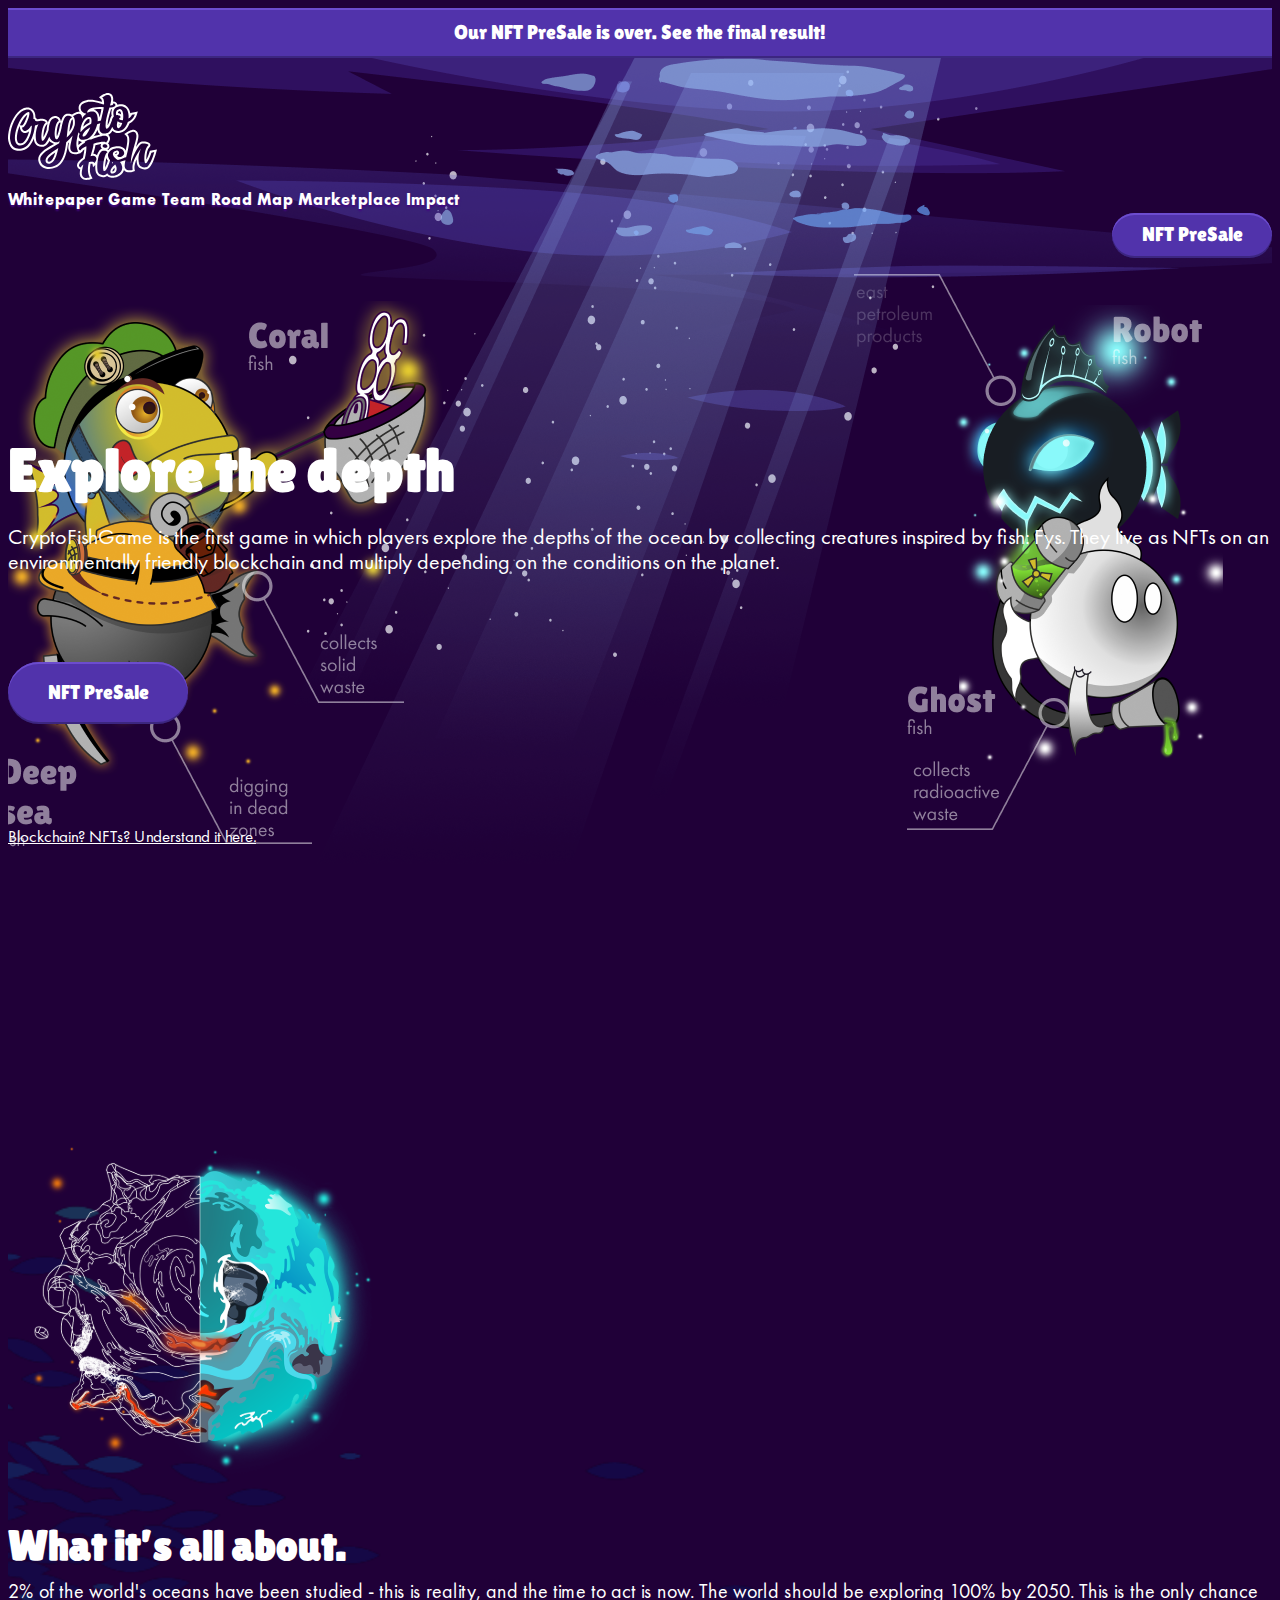
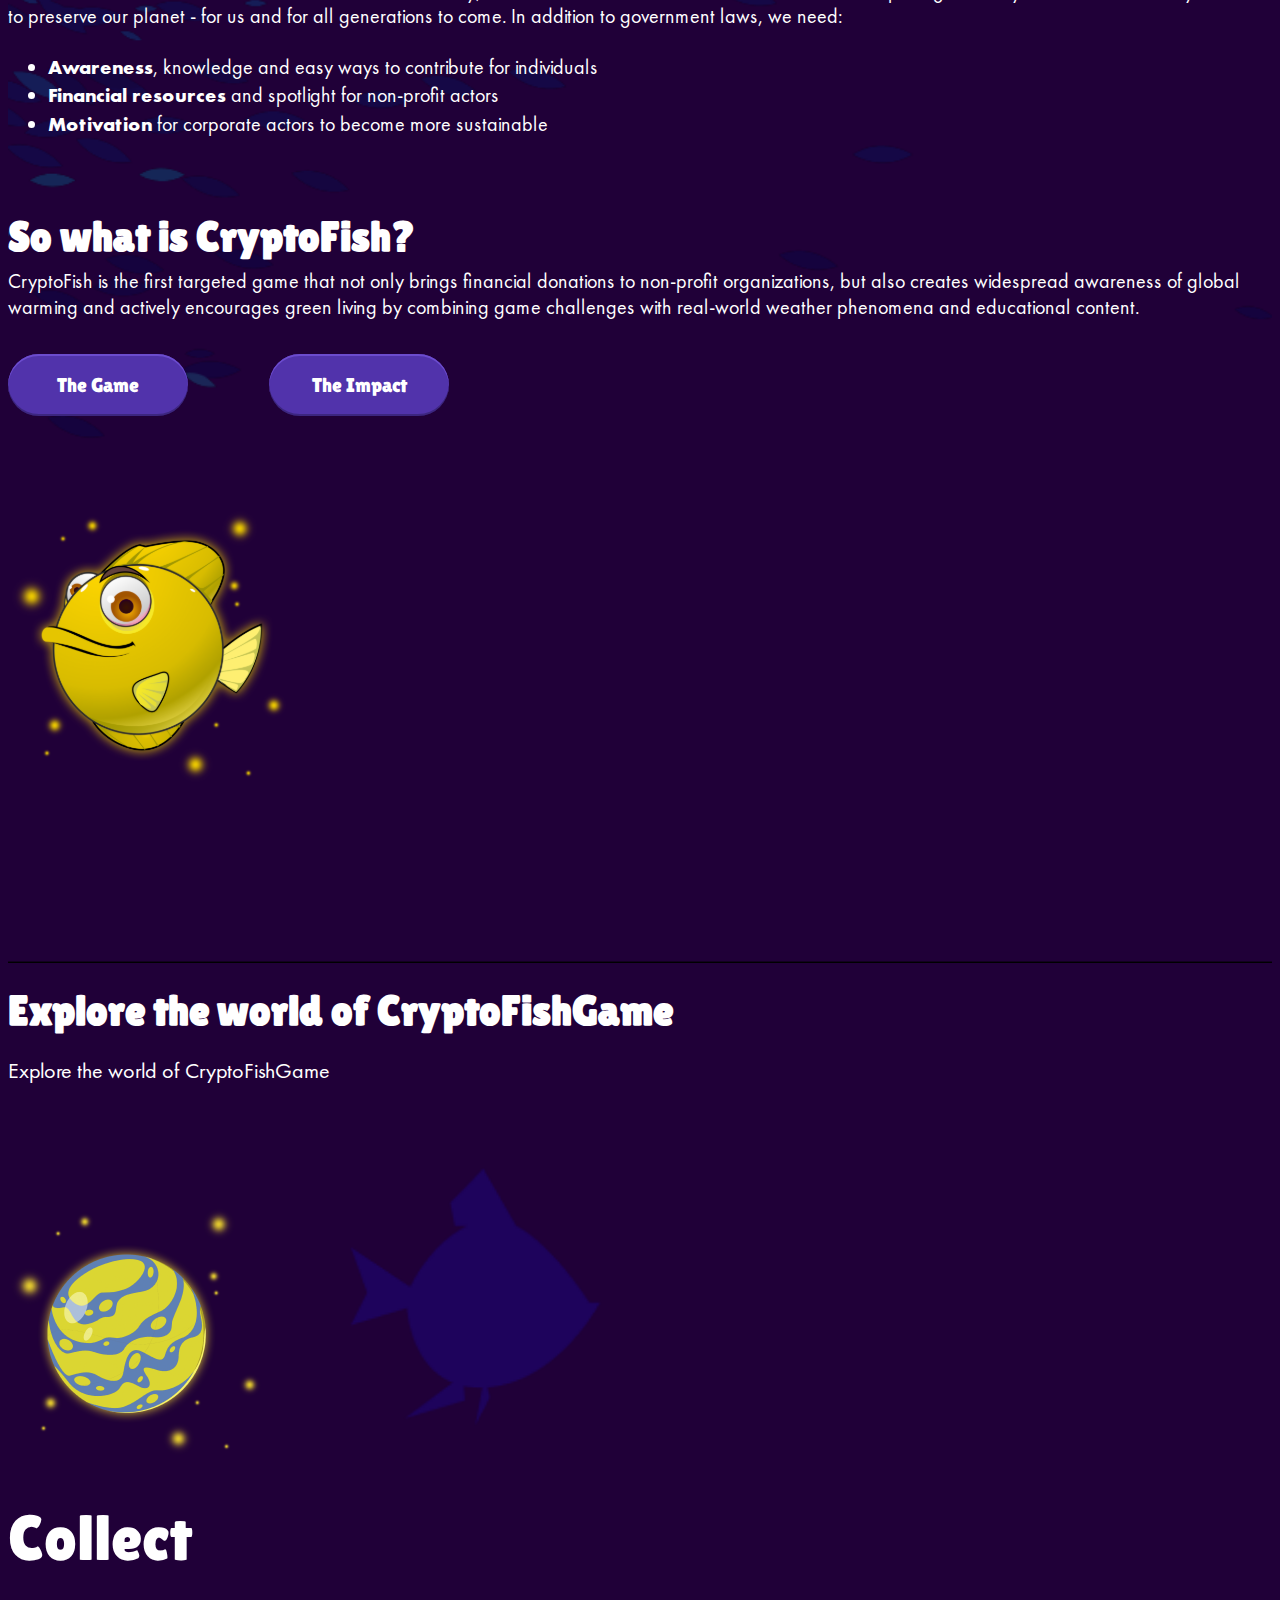
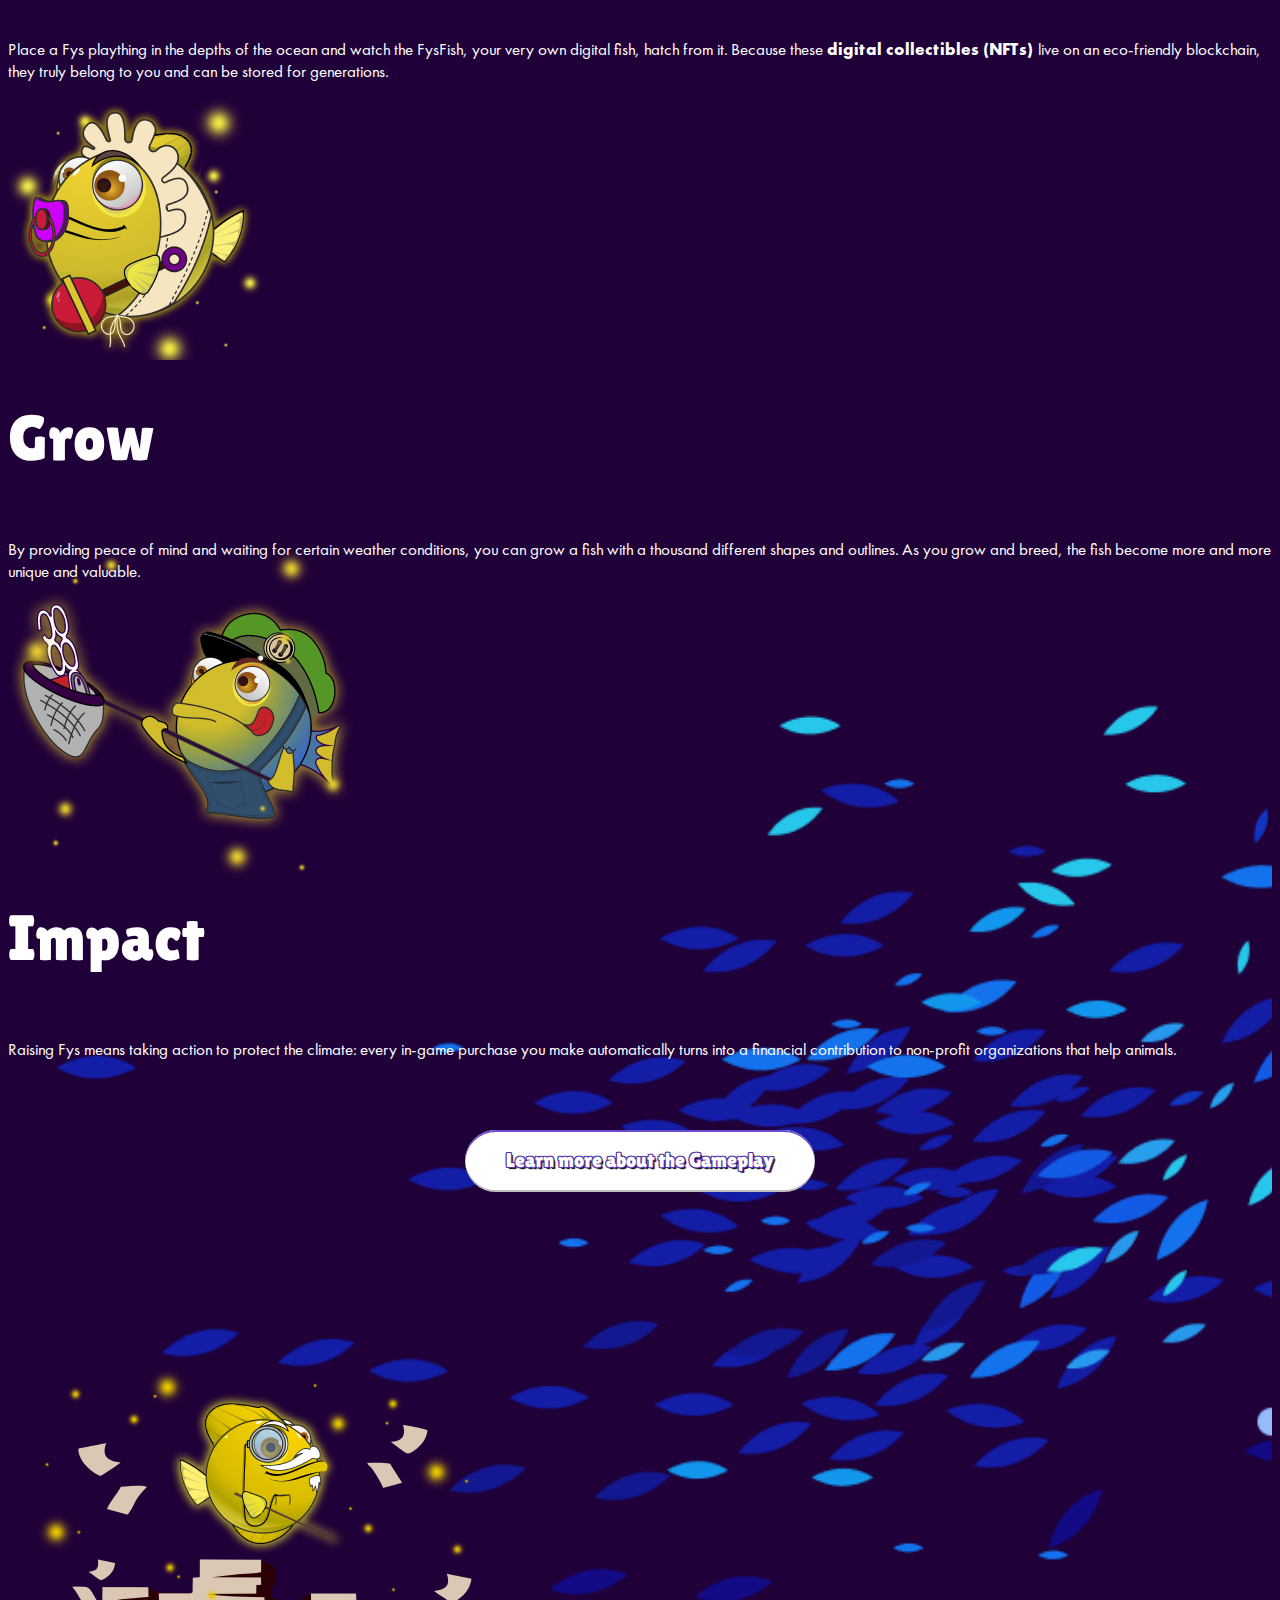
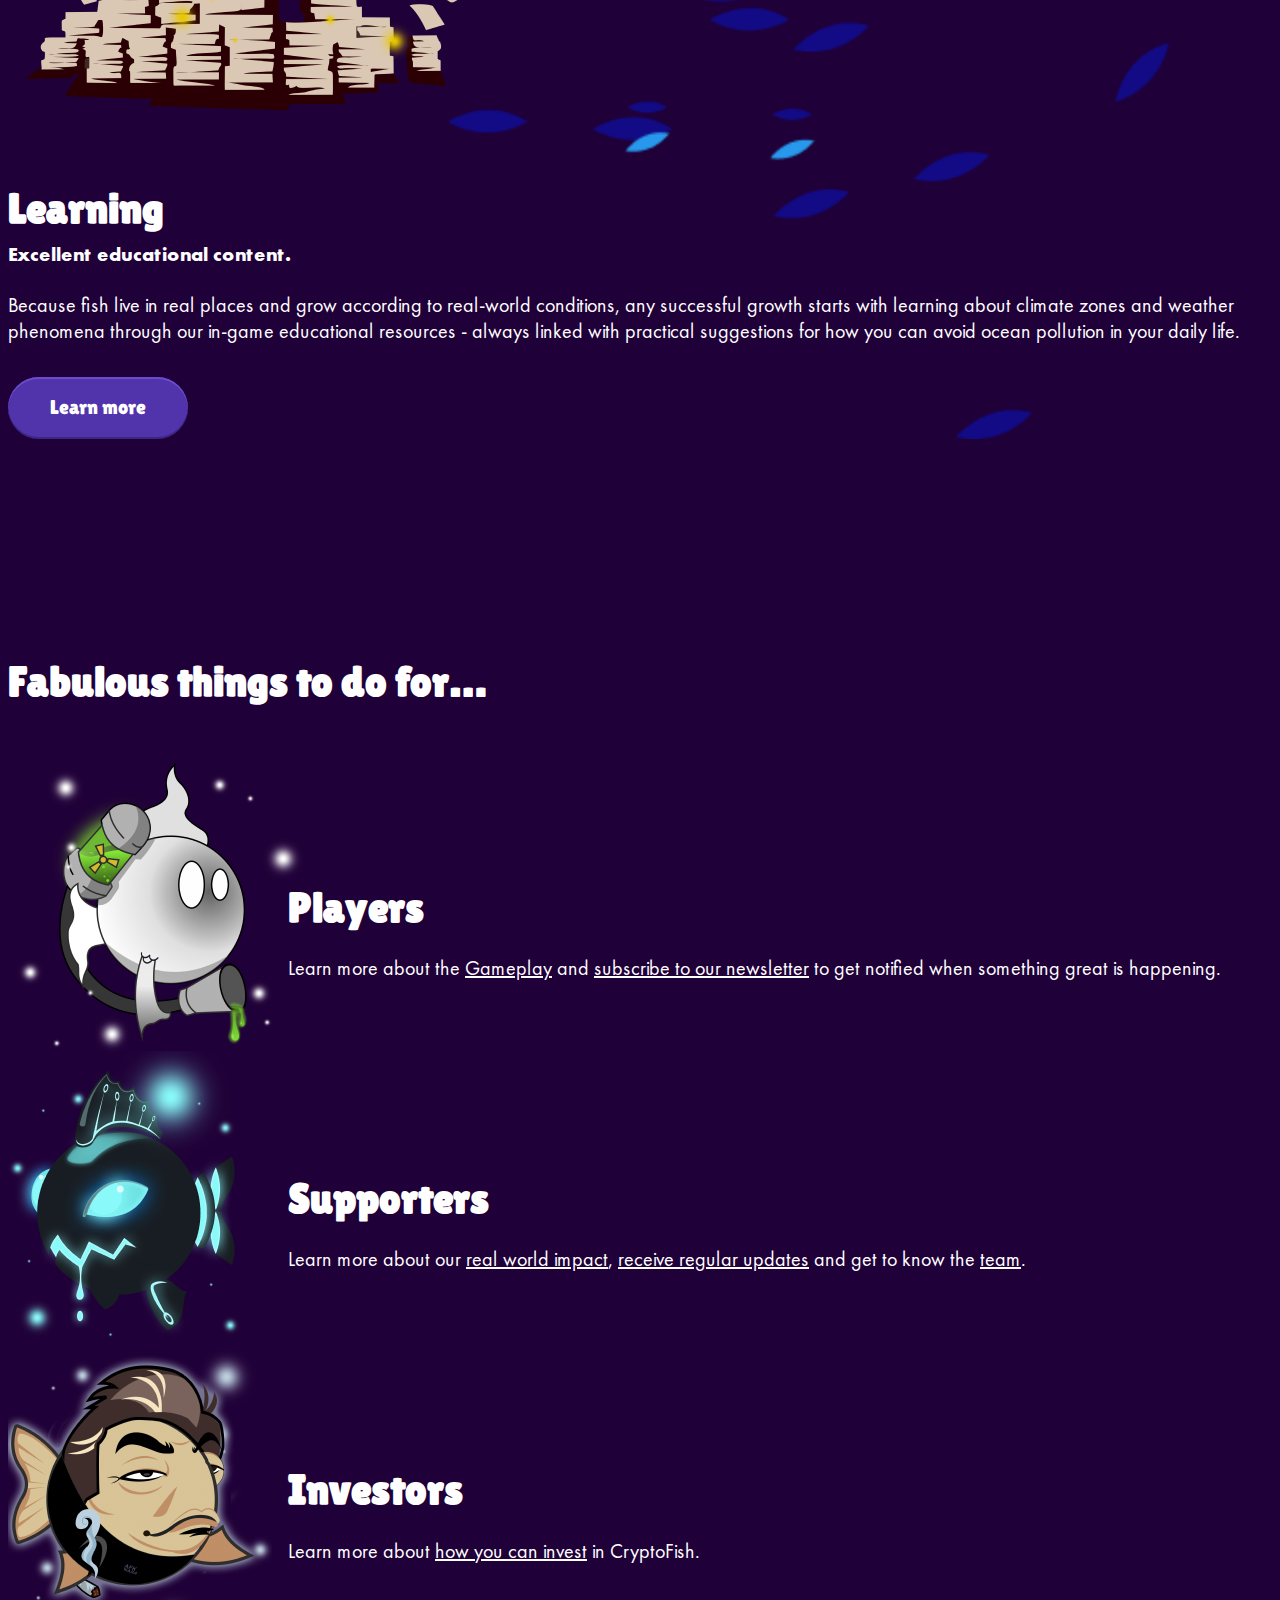
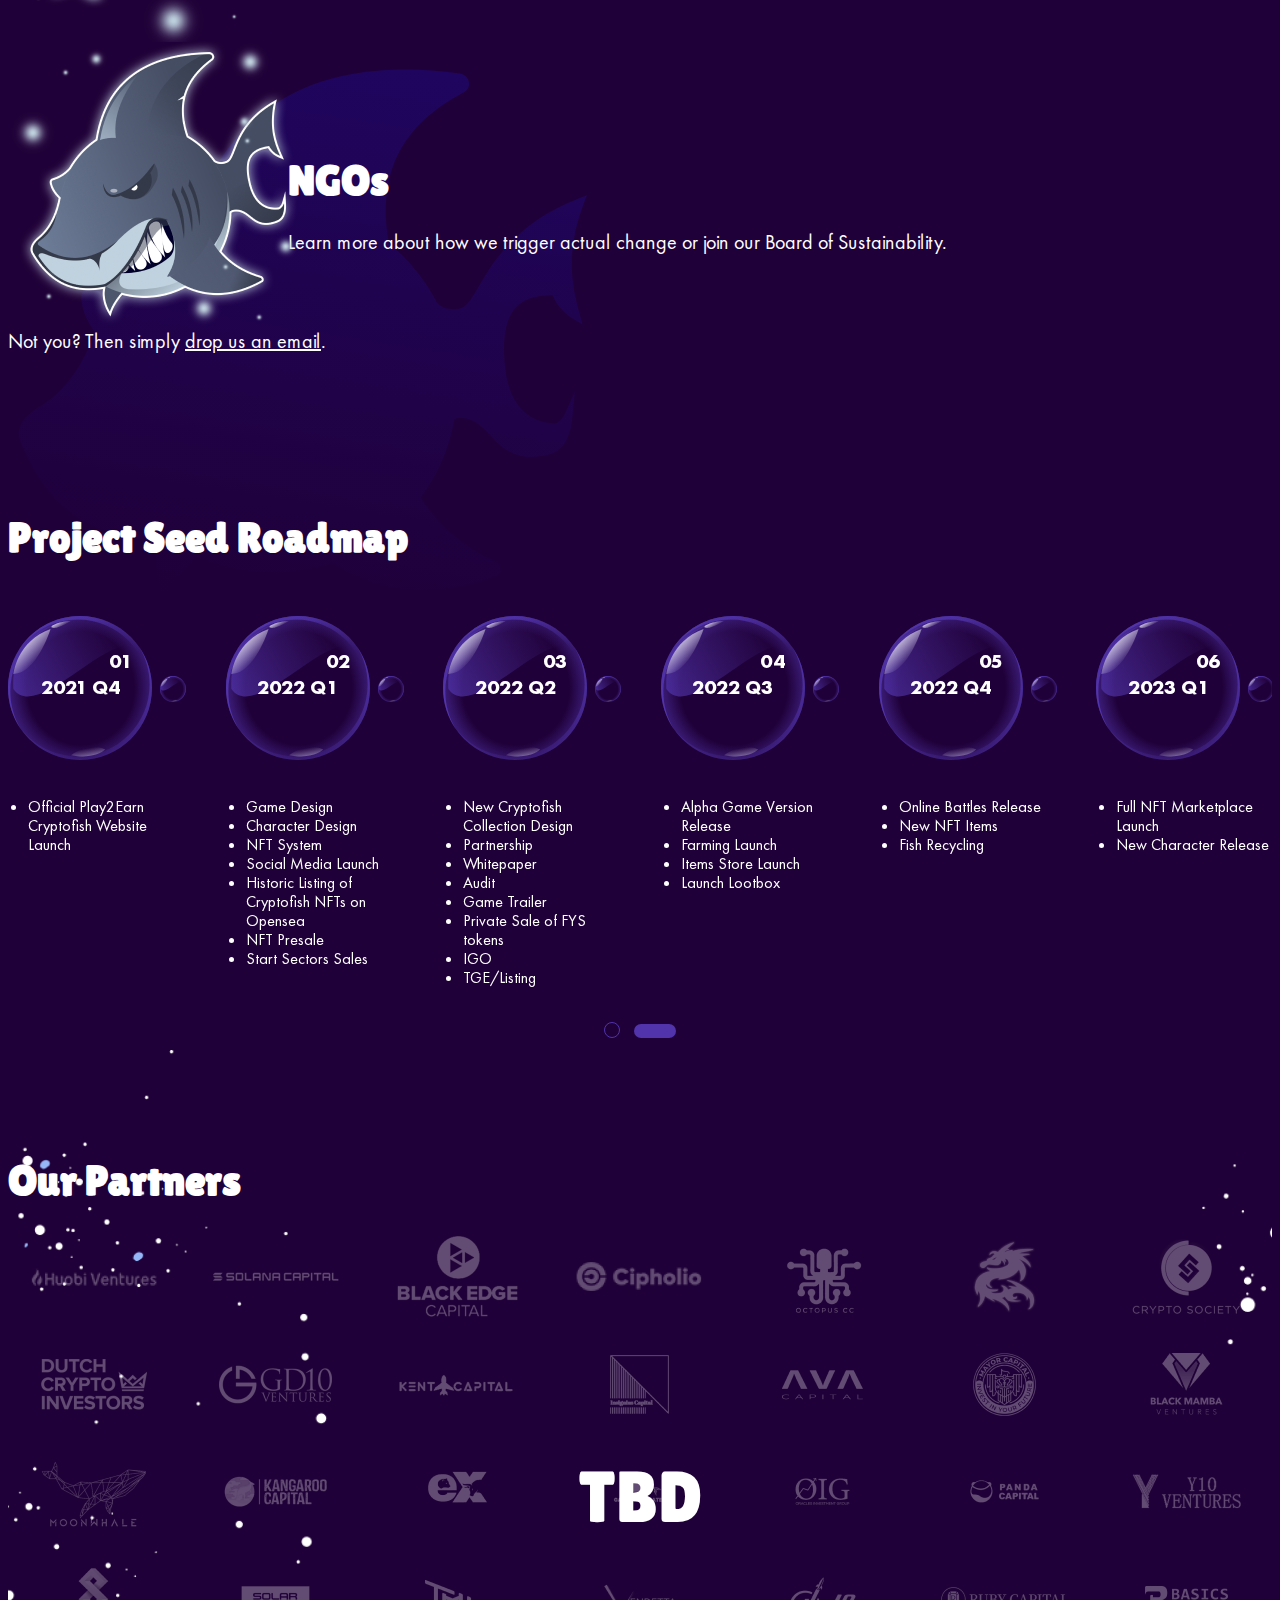
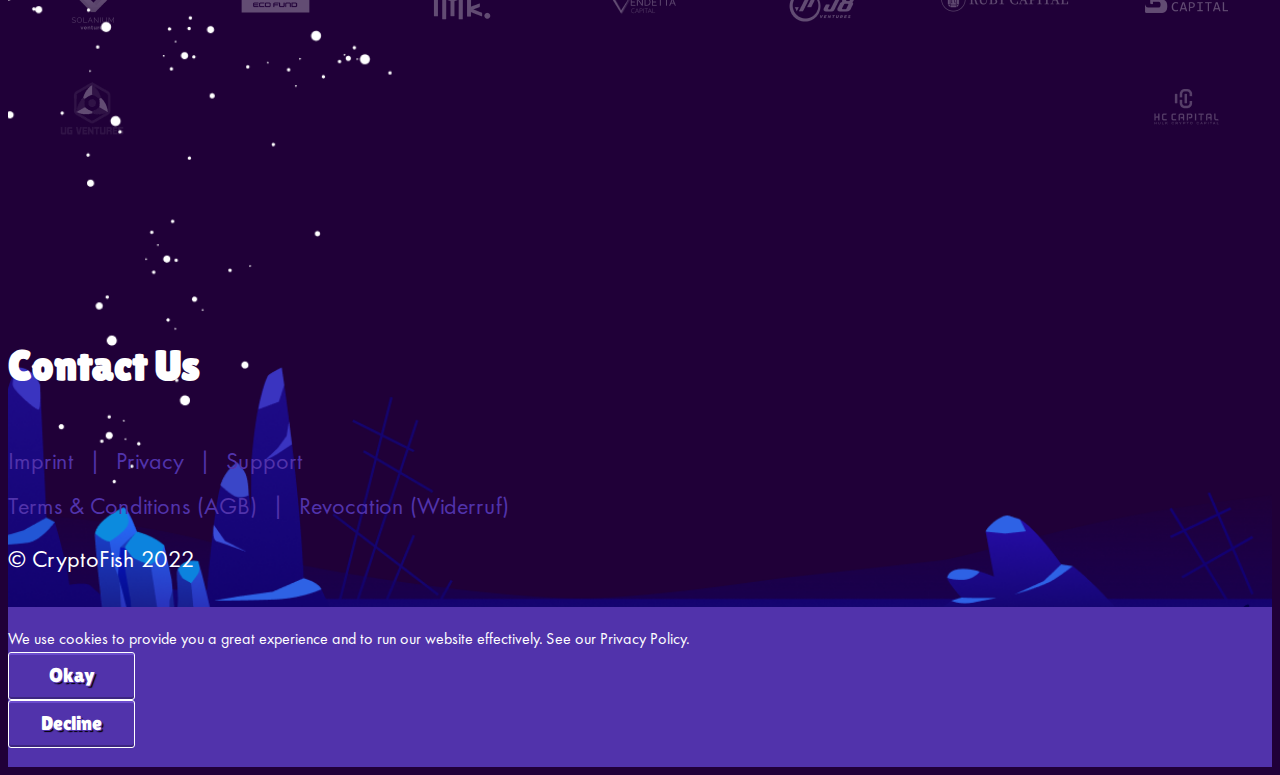
==== index.html @ 0b1cec28 "added adaptive 768px" ====
<!DOCTYPE html>
<html lang="en">

<head>
  <meta charset="UTF-8">
  <meta http-equiv="X-UA-Compatible" content="IE=edge">
  <meta name="viewport" content="width=device-width, initial-scale=1.0">
  <title>CryptoFish</title>
  <link rel="preconnect" href="https://fonts.googleapis.com">
  <link rel="preconnect" href="https://fonts.gstatic.com" crossorigin>
  <link href="https://fonts.googleapis.com/css2?family=Lilita+One&display=swap" rel="stylesheet">
  <link href="https://cdn.jsdelivr.net/npm/bootstrap@5.1.3/dist/css/bootstrap.min.css" rel="stylesheet"
    integrity="sha384-1BmE4kWBq78iYhFldvKuhfTAU6auU8tT94WrHftjDbrCEXSU1oBoqyl2QvZ6jIW3" crossorigin="anonymous">
  <link rel="stylesheet" href="owlcarousel/owl.carousel.min.css">
  <link rel="stylesheet" href="owlcarousel/owl.theme.default.min.css">
  <link rel="stylesheet" href="css/styles.css">
</head>

<body>
  <div class="head-string">Our NFT PreSale is over. See the final result!</div>
  <main>
    <header class="header">
      <div class="container">
        <div class="row align-items-center">
          <div class="offset-xl-1 col-xl-2 col-lg-3">
            <a href="#" class="header__logo">
              <img src="img/logo.svg" alt="logo">
            </a>
          </div>
          <div class="col-lg-7">
            <nav class="header__menu d-flex justify-content-between">
              <a href="#">Whitepaper</a>
              <a href="#">Game</a>
              <a href="#">Team</a>
              <a href="#">Road Map</a>
              <a href="#">Marketplace</a>
              <a href="#">Impact</a>
            </nav>
          </div>
          <div class="col-lg-2">
            <a href="#" class="header__btn">NFT PreSale</a>
          </div>
        </div>
      </div>
    </header>
    <div class="container">
      <div class="row">
        <div class="col-xl-6 col-lg-7 m-auto">
          <div class="main-offer d-flex flex-column align-items-center text-center">
            <h1 class="main-offer__title">Explore the depth</h1>
            <p class="main-offer__text">CryptoFishGame is the first game in which players explore the depths of the
              ocean by collecting creatures inspired by fish: Fys. They live as NFTs on an environmentally friendly
              blockchain and multiply depending on the conditions on the planet.</p>
            <a href="#" class="main-offer__btn">NFT PreSale</a>
          </div>
        </div>
        <div class="col-12 text-center">
          <a href="#" class="main-link">Blockchain? NFTs? Understand it here.</a>
        </div>
      </div>
    </div>
  </main>
  <section class="about">
    <div class="container">
      <div class="row">
        <div class="offset-lg-1 col-lg-5 text-center">
          <img src="img/planet.svg" alt="planet" class="about__planet-img">
        </div>
        <div class="col-lg-5">
          <h2>What it’s all about.</h2>
          <p>2% of the world's oceans have been studied - this is reality, and the time to act is now. The world should
            be exploring 100% by 2050. This is the only chance to preserve our planet - for us and for all generations
            to come. In addition to government laws, we need: </p>
          <ul class="about__list">
            <li><b>Awareness</b>, knowledge and easy ways to contribute for individuals</li>
            <li><b>Financial resources</b> and spotlight for non-profit actors</li>
            <li><b>Motivation</b> for corporate actors to become more sustainable</li>
          </ul>
        </div>
      </div>
      <div class="row about__reverse">
        <div class="offset-lg-1 col-lg-5">
          <h2 class="second-title">So what is CryptoFish?</h2>
          <p>CryptoFish is the first targeted game that not only brings financial donations to non-profit organizations,
            but also creates widespread awareness of global warming and actively encourages green living by combining
            game challenges with real-world weather phenomena and educational content.</p>
          <div class="about__btns">
            <a href="#">The Game</a>
            <a href="#">The Impact</a>
          </div>
        </div>
        <div class="col-lg-5 text-center">
          <img src="img/fish.svg" class="about__fish-img" alt="fish">
        </div>
      </div>
    </div>
  </section>
  <section class="world">
    <div class="container">
      <div class="row">
        <div class="col-12 text-center">
          <h2>Explore the world of CryptoFishGame</h2>
          <p class="second-title">Explore the world of CryptoFishGame</p>
        </div>
        <div class="col-lg-4">
          <div class="world__item">
            <img src="img/img1.png" alt="img">
            <p class="world__item_title">Collect</p>
            <p class="world__item_text">Place a Fys plaything in the depths of the ocean and watch the FysFish, your
              very own digital fish, hatch from it. Because these <b>digital collectibles (NFTs)</b> live on an
              eco-friendly blockchain, they truly belong to you and can be stored for generations.</p>
          </div>
        </div>
        <div class="col-lg-4">
          <div class="world__item">
            <img src="img/img2.png" alt="img">
            <p class="world__item_title">Grow</p>
            <p class="world__item_text">By providing peace of mind and waiting for certain weather conditions, you can
              grow a fish with a thousand different shapes and outlines. As you grow and breed, the fish become more and
              more unique and valuable.</p>
          </div>
        </div>
        <div class="col-lg-4">
          <div class="world__item custom">
            <img src="img/img3.png" alt="img">
            <p class="world__item_title">Impact</p>
            <p class="world__item_text">Raising Fys means taking action to protect the climate: every in-game purchase
              you make automatically turns into a financial contribution to non-profit organizations that help animals.
            </p>
          </div>
        </div>
        <div class="col-12">
          <a href="#" class="world__btn">Learn more about the Gameplay</a>
        </div>
      </div>
      <div class="row">
        <div class="col-lg-5">
          <img src="img/learning.png" alt="learning-img" class="learning__img-desktop">
        </div>
        <div class="col-lg-6">
          <div class="learning">
            <h2>Learning</h2>
            <p>
              <b>Excellent educational content.</b>
              <br><br>
              Because fish live in real places and grow according to real-world conditions, any successful growth starts
              with learning about climate zones and weather phenomena through our in-game educational resources - always
              linked with practical suggestions for how you can avoid ocean pollution in your daily life.
            </p>
            <img src="img/learning.png" alt="learning-img" class="learning__img-mobile">
            <a href="#" class="learning__btn">Learn more</a>
          </div>
        </div>
      </div>
    </div>
  </section>
  <section class="things">
    <div class="container">
      <div class="row">
        <div class="col-12 text-center">
          <h2 class="things__title">Fabulous things to do for…</h2>
        </div>
        <div class="offset-xl-1 col-xl-5">
          <div class="things__item">
            <img src="img/thing1.png" alt="img">
            <div class="things__item_text">
              <h2>Players</h2>
              <p>Learn more about the <span>Gameplay</span> and <span>subscribe to our newsletter</span> to get notified
                when something great is happening.</p>
            </div>
          </div>
        </div>
        <div class="col-xl-5">
          <div class="things__item reverse">
            <img src="img/thing2.png" alt="img">
            <div class="things__item_text">
              <h2>Supporters</h2>
              <p>Learn more about our <span>real world impact</span>, <span>receive regular updates</span> and get to
                know the <span>team</span>.</p>
            </div>
          </div>
        </div>
        <div class="offset-xl-1 col-xl-5">
          <div class="things__item">
            <img src="img/thing3.png" alt="img">
            <div class="things__item_text">
              <h2>Investors</h2>
              <p>Learn more about <span>how you can invest</span> in CryptoFish.</p>
            </div>
          </div>
        </div>
        <div class="col-xl-5">
          <div class="things__item reverse">
            <img src="img/thing4.png" alt="img">
            <div class="things__item_text">
              <h2>NGOs</h2>
              <p>Learn more about how we trigger actual change or join our Board of Sustainability. </p>
            </div>
          </div>
        </div>
        <div class="col-lg-10 m-auto text-center">
          <div class="things__email">
            <div class="shark">
              <img src="img/shark.svg" alt="shark">
            </div>
            <p>Not you? Then simply <a href="#">drop us an email</a>.</p>
          </div>
        </div>
      </div>
    </div>
  </section>
  <section class="roadmap">
    <div class="container">
      <div class="row">
        <div class="col-12 text-center">
          <h2>Project Seed Roadmap</h2>
        </div>
        <div class="col-lg-10 m-auto">
          <div class="owl-carousel owl-theme roadmap__carousel">
            <div class="item roadmap__item">
              <div class="roadmap__item_bubble">
                <img src="img/bubble-big.svg" alt="bubble">
                <p class="roadmap__item_number">01</p>
                <p class="roadmap__item_title">2021 Q4</p>
              </div>
              <ul class="roadmap__item_list">
                <li>Official Play2Earn Cryptofish Website Launch</li>
              </ul>
            </div>
            <div class="item roadmap__item">
              <div class="roadmap__item_bubble">
                <img src="img/bubble-big.svg" alt="bubble">
                <p class="roadmap__item_number">02</p>
                <p class="roadmap__item_title">2022 Q1</p>
              </div>
              <ul class="roadmap__item_list">
                <li>Game Design</li>
                <li>Character Design</li>
                <li>NFT System</li>
                <li>Social Media Launch </li>
                <li>Historic Listing of Cryptofish NFTs on Opensea</li>
                <li>NFT Presale</li>
                <li>Start Sectors Sales</li>
              </ul>
            </div>
            <div class="item roadmap__item">
              <div class="roadmap__item_bubble">
                <img src="img/bubble-big.svg" alt="bubble">
                <p class="roadmap__item_number">03</p>
                <p class="roadmap__item_title">2022 Q2</p>
              </div>
              <ul class="roadmap__item_list">
                <li>New Cryptofish Collection Design</li>
                <li>Partnership</li>
                <li>Whitepaper</li>
                <li>Audit</li>
                <li>Game Trailer</li>
                <li>Private Sale of FYS tokens</li>
                <li>IGO</li>
                <li>TGE/Listing</li>
              </ul>
            </div>
            <div class="item roadmap__item">
              <div class="roadmap__item_bubble">
                <img src="img/bubble-big.svg" alt="bubble">
                <p class="roadmap__item_number">04</p>
                <p class="roadmap__item_title">2022 Q3</p>
              </div>
              <ul class="roadmap__item_list">
                <li>Alpha Game Version Release</li>
                <li>Farming Launch</li>
                <li>Items Store Launch</li>
                <li>Launch Lootbox</li>
              </ul>
            </div>
            <div class="item roadmap__item">
              <div class="roadmap__item_bubble">
                <img src="img/bubble-big.svg" alt="bubble">
                <p class="roadmap__item_number">05</p>
                <p class="roadmap__item_title">2022 Q4</p>
              </div>
              <ul class="roadmap__item_list">
                <li>Online Battles Release</li>
                <li>New NFT Items</li>
                <li>Fish Recycling</li>
              </ul>
            </div>
            <div class="item roadmap__item">
              <div class="roadmap__item_bubble">
                <img src="img/bubble-big.svg" alt="bubble">
                <p class="roadmap__item_number">06</p>
                <p class="roadmap__item_title">2023 Q1</p>
              </div>
              <ul class="roadmap__item_list">
                <li>Full NFT Marketplace Launch </li>
                <li>New Character Release</li>
              </ul>
            </div>
            <div class="item roadmap__item">
              <div class="roadmap__item_bubble">
                <img src="img/bubble-big.svg" alt="bubble">
                <p class="roadmap__item_number">07</p>
                <p class="roadmap__item_title">2023 Q2</p>
              </div>
              <ul class="roadmap__item_list">
                <li>BETA Release with Battles, Marketplace and Fish Renting</li>
              </ul>
            </div>
            <div class="item roadmap__item">
              <div class="roadmap__item_bubble">
                <img src="img/bubble-big.svg" alt="bubble">
                <p class="roadmap__item_number">08</p>
                <p class="roadmap__item_title">2023 Q3</p>
              </div>
              <ul class="roadmap__item_list">
                <li>More Social Features </li>
                <li>Mobile Version Release</li>
              </ul>
            </div>
            <div class="item roadmap__item">
              <div class="roadmap__item_bubble">
                <img src="img/bubble-big.svg" alt="bubble">
                <p class="roadmap__item_number">09</p>
                <p class="roadmap__item_title">2023 Q4</p>
              </div>
              <ul class="roadmap__item_list">
                <li>Season 2 Launch</li>
              </ul>
            </div>
          </div>
        </div>
      </div>
    </div>
  </section>
  <div class="down-bg">
    <section class="partners">
      <div class="container">
        <div class="row">
          <div class="col-12 text-center">
            <h2 class="partners__title">Our Partners</h2>
          </div>
          <div class="col-11 m-auto">
            <div class="partners__items">
              <div class="item">
                <img src="img/p1.png" alt="partner">
              </div>
              <div class="item">
                <img src="img/p2.png" alt="partner">
              </div>
              <div class="item">
                <img src="img/p3.png" alt="partner">
              </div>
              <div class="item">
                <img src="img/p4.png" alt="partner">
              </div>
              <div class="item">
                <img src="img/p5.png" alt="partner">
              </div>
              <div class="item">
                <img src="img/p6.png" alt="partner">
              </div>
              <div class="item">
                <img src="img/p7.png" alt="partner">
              </div>
              <div class="item">
                <img src="img/p8.png" alt="partner">
              </div>
              <div class="item">
                <img src="img/p9.png" alt="partner">
              </div>
              <div class="item">
                <img src="img/p10.png" alt="partner">
              </div>
              <div class="item">
                <img src="img/p11.png" alt="partner">
              </div>
              <div class="item">
                <img src="img/p12.png" alt="partner">
              </div>
              <div class="item">
                <img src="img/p13.png" alt="partner">
              </div>
              <div class="item">
                <img src="img/p14.png" alt="partner">
              </div>
              <div class="item">
                <img src="img/p15.png" alt="partner">
              </div>
              <div class="item">
                <img src="img/p16.png" alt="partner" class="dn">
              </div>
              <div class="item">
                <img src="img/p17.png" alt="partner" class="dn">
              </div>
              <div class="item">
                <img src="img/p18.png" alt="partner" class="dn">
              </div>
              <div class="item">
                <img src="img/p19.png" alt="partner" class="dn">
              </div>
              <div class="item">
                <img src="img/p20.png" alt="partner" class="dn">
              </div>
              <div class="item">
                <img src="img/p21.png" alt="partner" class="dn">
              </div>
              <div class="item">
                <img src="img/p22.png" alt="partner" class="dn">
              </div>
              <div class="item">
                <img src="img/p23.png" alt="partner" class="dn">
              </div>
              <div class="item">
                <img src="img/p24.png" alt="partner" class="dn">
              </div>
              <div class="item">
                <img src="img/p25.png" alt="partner" class="dn">
              </div>
              <div class="item">
                <img src="img/p26.png" alt="partner" class="dn">
              </div>
              <div class="item">
                <img src="img/p27.png" alt="partner" class="dn">
              </div>
              <div class="item">
                <img src="img/p28.png" alt="partner" class="dn">
              </div>
              <div class="item">
                <img src="img/p29.png" alt="partner" class="dn">
              </div>
              <div class="item">
                <img src="img/p30.png" alt="partner" class="dn">
              </div>
              <div class="second-title">TBD</div>
            </div>
          </div>
        </div>
      </div>
    </section>
    <section class="contacts">
      <div class="container">
        <div class="row">
          <div class="col-12 text-center">
            <h2>Contact Us</h2>
          </div>
          <div class="col-12 m-auto">
            <div class="contacts__links d-flex justify-content-center">
              <a href="#">Imprint</a>
              <span>|</span>
              <a href="#">Privacy</a>
              <span>|</span>
              <a href="#">Support</a>
            </div>
            <div class="contacts__links d-flex justify-content-center">
              <a href="#">Terms & Conditions (AGB)</a>
              <span>|</span>
              <a href="#">Revocation (Widerruf)</a>
            </div>
          </div>
          <div class="col-12 text-center">
            <div class="contacts__copyright">© CryptoFish 2022</div>
          </div>
        </div>
      </div>
    </section>
    <footer class="footer">
      <div class="container">
        <div class="row align-items-center">
          <div class="col-lg-8">
            <p class="footer__text">We use cookies to provide you a great experience and to run our website effectively. See our Privacy
              Policy.</p>
          </div>
          <div class="col-lg-4">
            <div class="footer__btns d-flex">
              <a href="#" class="footer__btn">Okay</a>
              <a href="#" class="footer__btn">Decline</a>
            </div>
          </div>
        </div>
      </div>
    </footer>
  </div>

















  <script src="js/jquery-2.2.4.min.js"></script>
  <script src="https://cdn.jsdelivr.net/npm/@popperjs/core@2.9.3/dist/umd/popper.min.js"
    integrity="sha384-W8fXfP3gkOKtndU4JGtKDvXbO53Wy8SZCQHczT5FMiiqmQfUpWbYdTil/SxwZgAN"
    crossorigin="anonymous"></script>
  <script src="https://cdn.jsdelivr.net/npm/bootstrap@5.1.1/dist/js/bootstrap.min.js"
    integrity="sha384-skAcpIdS7UcVUC05LJ9Dxay8AXcDYfBJqt1CJ85S/CFujBsIzCIv+l9liuYLaMQ/"
    crossorigin="anonymous"></script>
  <script src="owlcarousel/owl.carousel.min.js"></script>
  <script src="js/scripts.js"></script>

</body>

</html>
---- css/styles.css ----
a {
  text-decoration: none;
}

@font-face {
  font-family: 'Futura PT';
  src: url("../fonts/FuturaPT-Bold.eot");
  src: local("Futura PT"), local("FuturaPT"), url("../fonts/FuturaPT-Bold.eot?#iefix") format("embedded-opentype"), url("../fonts/FuturaPT-Bold.woff") format("woff"), url("../fonts/FuturaPT-Bold.ttf") format("truetype");
  font-weight: 700;
  font-style: normal;
}

@font-face {
  font-family: 'Futura PT';
  src: url("../fonts/FuturaPT-Book.eot");
  src: local("Futura PT"), local("FuturaPT"), url("../fonts/FuturaPT-Book.eot?#iefix") format("embedded-opentype"), url("../fonts/FuturaPT-Book.woff") format("woff"), url("../fonts/FuturaPT-Book.ttf") format("truetype");
  font-weight: 400;
  font-style: normal;
}

.header__menu a, .about__list li b, .world__item_text b, .world .learning p b, .roadmap__item p {
  font-family: 'Futura PT';
  font-weight: 700;
}

body {
  font-family: 'Futura PT';
  font-weight: 400;
}

.header__btn, .main-offer__btn, .about__btns a, .world .learning__btn, .world__btn, .footer__btn, h1, h2, .head-string, .world__item_title, .partners__items .second-title {
  font-family: 'Lilita One', cursive;
}

.header__btn, .main-offer__btn, .about__btns a, .world .learning__btn {
  background: #5133AB;
  -webkit-box-shadow: inset 0px 2px 0px #6C4CCE, inset 0px -2px 0px rgba(0, 0, 0, 0.25);
          box-shadow: inset 0px 2px 0px #6C4CCE, inset 0px -2px 0px rgba(0, 0, 0, 0.25);
  border-radius: 50px;
  font-size: 20px;
  color: #fff;
  display: -webkit-box;
  display: -ms-flexbox;
  display: flex;
  -webkit-box-pack: center;
      -ms-flex-pack: center;
          justify-content: center;
  -webkit-box-align: center;
      -ms-flex-align: center;
          align-items: center;
  -webkit-transition: all .3s ease;
  transition: all .3s ease;
}

.header__btn:hover, .main-offer__btn:hover, .about__btns a:hover, .world .learning__btn:hover {
  color: #fff;
  background: #6849c5;
}

.world__btn, .footer__btn {
  font-size: 20px;
  color: #FFFFFF;
  text-shadow: 0px 1px 0 #5133ab, 0px -1px 0 #5133ab, 1px 0px 0 #5133ab, -1px 0px 0 #5133ab, 1px 1px 0 #5133ab, 1px -1px 0 #5133ab, -1px 1px 0 #5133ab, -1px -1px 0 #5133ab, 2px 2px 1px black;
  -webkit-text-shadow: 0px 1px 0 #5133ab, 0px -1px 0 #5133ab, 1px 0px 0 #5133ab, -1px 0px 0 #5133ab, 1px 1px 0 #5133ab, 1px -1px 0 #5133ab, -1px 1px 0 #5133ab, -1px -1px 0 #5133ab, 2px 2px 1px black;
  -moz-text-shadow: 0px 1px 0 #5133ab, 0px -1px 0 #5133ab, 1px 0px 0 #5133ab, -1px 0px 0 #5133ab, 1px 1px 0 #5133ab, 1px -1px 0 #5133ab, -1px 1px 0 #5133ab, -1px -1px 0 #5133ab, 2px 2px 1px black;
  background: #FFFFFF;
  -webkit-box-shadow: inset 0px 2px 0px #6C4CCE, inset 0px -2px 0px rgba(0, 0, 0, 0.25);
          box-shadow: inset 0px 2px 0px #6C4CCE, inset 0px -2px 0px rgba(0, 0, 0, 0.25);
  border-radius: 50px;
  display: -webkit-box;
  display: -ms-flexbox;
  display: flex;
  -webkit-box-pack: center;
      -ms-flex-pack: center;
          justify-content: center;
  -webkit-box-align: center;
      -ms-flex-align: center;
          align-items: center;
  -webkit-transition: all .3s ease;
  transition: all .3s ease;
}

.world__btn:hover, .footer__btn:hover {
  color: #fff;
  background: #f2eeff;
}

h1 {
  font-size: 60px;
}

h2 {
  font-size: 42px;
}

body {
  background: #200038;
  font-size: 20px;
  color: #fff;
  line-height: 25.6px;
}

.head-string {
  padding: 12px 0;
  text-align: center;
  background: #5133AB;
  -webkit-box-shadow: inset 0px -2px 0px rgba(0, 0, 0, 0.25), inset 0px 2px 0px #6C4CCE;
          box-shadow: inset 0px -2px 0px rgba(0, 0, 0, 0.25), inset 0px 2px 0px #6C4CCE;
}

main {
  background: url(../img/main-bg.png) no-repeat center top;
  min-height: 807px;
  padding-bottom: 66px;
}

.header {
  padding-top: 35px;
}

.header__menu a {
  font-size: 16px;
  text-shadow: 0px 2px 2px #420681;
  color: #fff;
  -webkit-transition: all .3s ease;
  transition: all .3s ease;
}

.header__menu a:hover {
  text-shadow: 0px 0px 10px #FFFFFF;
}

.header__btn {
  width: 160px;
  height: 45px;
  margin-left: auto;
}

.main-offer {
  margin-top: 200px;
}

.main-offer__text {
  font-size: 22px;
  margin: 32px 0 87px 0;
}

.main-offer__btn {
  width: 180px;
  height: 62px;
}

.main-link {
  font-size: 17px;
  color: #fff;
  text-decoration: underline;
  margin-top: 100px;
  display: block;
  -webkit-transition: all .3s ease;
  transition: all .3s ease;
}

.main-link:hover {
  color: #fff;
}

.about {
  background: url(../img/bg2.png) no-repeat center top/cover;
  padding: 173px 0 167px 0;
}

.about__planet-img {
  margin-top: 15px;
}

.about h2 {
  margin-bottom: 20px;
}

.about__list {
  list-style: disc;
  margin-top: 25px;
}

.about__list li {
  margin-bottom: 3px;
}

.about h2.second-title, .about .about__fish-img {
  margin-top: 86px;
}

.about__btns {
  margin-top: 34px;
  display: -webkit-box;
  display: -ms-flexbox;
  display: flex;
}

.about__btns a {
  width: 180px;
  height: 62px;
}

.about__btns a:nth-child(2) {
  margin-left: 81px;
}

.world {
  background: url(../img/bg3.png) no-repeat center top/cover;
}

.world .second-title {
  margin: 25px 0 116px 0;
  font-size: 22px;
}

.world__item_title {
  font-size: 64px;
  line-height: 73px;
  margin-top: 34px;
}

.world__item_text {
  font-size: 17px;
  line-height: 22px;
}

.world__item.custom img {
  margin-top: -63px;
}

.world__item.custom .world__item_title {
  margin-top: 7px;
}

.world__btn {
  width: 350px;
  height: 62px;
  margin: 70px auto 0 auto;
  margin-bottom: 176px;
}

.world .learning h2 {
  margin: 65px 0 20px 0;
}

.world .learning__btn {
  width: 180px;
  height: 62px;
  margin-top: 33px;
}

.world .learning__img-mobile {
  display: none;
}

.things {
  padding-top: 195px;
}

.things__title {
  margin-bottom: 65px;
}

.things__item {
  position: relative;
  margin-bottom: 70px;
}

.things__item img {
  position: absolute;
  top: 0;
  left: 0;
}

.things__item_text {
  margin: 0 0 0 280px;
  padding-top: 100px;
}

.things__item_text p {
  font-size: 20px;
  line-height: 26px;
  margin-top: 11px;
}

.things__item_text p span {
  text-decoration: underline;
}

.things__email {
  margin: 74px 0 136px 0;
  position: relative;
}

.things__email .shark {
  position: absolute;
  top: -260px;
  left: 10px;
  z-index: -1;
}

.things__email a {
  color: #fff;
  text-decoration: underline;
  -webkit-transition: all .3s ease;
  transition: all .3s ease;
}

.things__email a:hover {
  text-decoration: none;
}

.roadmap {
  overflow: hidden;
}

.roadmap h2 {
  margin-bottom: 65px;
}

.roadmap__carousel .owl-dot span {
  width: 42px !important;
  height: 14px !important;
  background: #5133AB !important;
  border-radius: 50px !important;
}

.roadmap__carousel .owl-dot.active span {
  width: 14px !important;
  border: 1px solid #5133AB !important;
  background: none !important;
}

.roadmap__carousel .owl-stage-outer {
  width: calc(100% + (100vw - 1140px)/2);
}

.roadmap__carousel .owl-item:not(:last-child)::after {
  position: absolute;
  top: 60px;
  left: 152px;
  content: url(../img/bubble-small.svg);
}

.roadmap__item_bubble {
  width: 144px;
  height: 144px;
  position: relative;
  display: -webkit-box;
  display: -ms-flexbox;
  display: flex;
  -webkit-box-pack: center;
      -ms-flex-pack: center;
          justify-content: center;
  -webkit-box-align: center;
      -ms-flex-align: center;
          align-items: center;
  margin-bottom: 37px;
}

.roadmap__item_bubble img {
  width: 100%;
  height: 100%;
  position: absolute;
  top: 0;
  left: 0;
  z-index: 0;
}

.roadmap__item p {
  z-index: 1;
}

.roadmap__item_number {
  position: absolute;
  top: 13px;
  right: 20px;
}

.roadmap__item_title {
  position: relative;
}

.roadmap__item_list {
  width: 144x;
  padding-left: 20px;
}

.roadmap__item_list li {
  font-size: 16px;
  line-height: 19px;
}

.down-bg {
  background: url(../img/down-bg.png) no-repeat center top/cover;
}

.partners {
  padding-top: 84px;
}

.partners__title {
  margin-bottom: 41px;
}

.partners__items {
  position: relative;
  display: -webkit-box;
  display: -ms-flexbox;
  display: flex;
  -webkit-box-orient: horizontal;
  -webkit-box-direction: normal;
      -ms-flex-direction: row;
          flex-direction: row;
  -ms-flex-wrap: wrap;
      flex-wrap: wrap;
  -webkit-box-align: center;
      -ms-flex-align: center;
          align-items: center;
  -webkit-box-pack: justify;
      -ms-flex-pack: justify;
          justify-content: space-between;
  width: 100%;
}

.partners__items .item {
  width: 131px;
  margin: 0 20px 18px 20px;
}

.partners__items .item img {
  width: 100%;
}

.partners__items .second-title {
  position: absolute;
  top: 250px;
  left: 0;
  right: 0;
  margin: 0 auto;
  font-size: 72px;
  text-align: center;
}

.contacts {
  margin-top: 180px;
}

.contacts h2 {
  margin-bottom: 66px;
}

.contacts__links {
  margin-bottom: 14px;
}

.contacts__links * {
  font-size: 24px;
  line-height: 31px;
  color: #5133AB;
}

.contacts__links a:hover {
  text-decoration: underline;
  color: #5133AB;
}

.contacts__links span {
  margin: 0 10px;
}

.contacts__copyright {
  font-size: 24px;
  margin: 25px 0 36px 0;
}

.footer {
  padding: 19px 0;
  background: #5133AB;
}

.footer p {
  font-size: 16px;
  margin: 0;
}

.footer__btn {
  width: 125px;
  height: 46px;
  margin-right: 15px;
  border: 1px solid #FFFFFF;
  background: none;
  border-radius: 3px;
}

@media (max-width: 1200px) {
  .things__item {
    display: -webkit-box;
    display: -ms-flexbox;
    display: flex;
  }
  .things__item img {
    position: relative;
    margin-right: 10px;
  }
  .things__item.reverse {
    -webkit-box-orient: horizontal;
    -webkit-box-direction: reverse;
        -ms-flex-direction: row-reverse;
            flex-direction: row-reverse;
  }
  .things__item.reverse img {
    margin-right: 0;
    margin-left: 10px;
  }
  .things__item_text {
    margin: 0;
    padding: 0;
    margin-top: 5px;
  }
  .things__email {
    margin-top: 0;
  }
  .roadmap__carousel .owl-stage-outer {
    width: calc(100% + (100vw - 960px)/2) !important;
  }
}

@media (max-width: 991px) {
  .header {
    display: none;
  }
  .about__reverse {
    -webkit-box-orient: vertical;
    -webkit-box-direction: reverse;
        -ms-flex-direction: column-reverse;
            flex-direction: column-reverse;
  }
  .about h2.second-title {
    margin-top: 0;
  }
  .world {
    background: none;
  }
  .world__item {
    text-align: center;
  }
  .world__item p {
    text-align: left;
  }
  .world .second-title {
    margin-bottom: 50px;
  }
  .world .learning__img-desktop {
    display: none;
  }
  .world .learning__img-mobile {
    display: block;
    margin: 26px auto 29px auto;
  }
  .world .learning__btn {
    margin: 0 auto;
  }
  .roadmap__carousel .owl-stage-outer {
    width: calc(100% + (100vw - 720px)/2) !important;
  }
  .partners__items .item img.dn {
    display: none;
  }
  .footer__text {
    margin-bottom: 10px !important;
  }
  .footer__btns {
    -webkit-box-pack: center;
        -ms-flex-pack: center;
            justify-content: center;
  }
}

@media (max-width: 767px) {
  body {
    font-size: 16px;
    line-height: 21px;
  }
  h1 {
    font-size: 39px;
    line-height: 45px;
  }
  h2 {
    font-size: 33px;
    line-height: 38px;
  }
  main {
    background: url(../img/main-bg-mobile.png) no-repeat center top;
    padding-bottom: 0;
    min-height: auto;
  }
  .head-string {
    font-size: 17px;
    line-height: 19px;
  }
  .main-offer {
    margin-top: 226px;
  }
  .main-offer h1 {
    margin-bottom: 0;
  }
  .main-offer__text {
    font-size: 16px;
    line-height: 21px;
    margin: 43px 0 166px 0;
  }
  .main-link {
    margin-top: 43px;
  }
  .about {
    padding-top: 75px;
    background: url(../img/about-bg-mobile.png) no-repeat center top;
  }
  .about img {
    max-width: 100%;
  }
  .about h2 {
    text-align: center;
  }
  .about__planet-img {
    margin-bottom: 46px;
  }
  .about__btns {
    -webkit-box-orient: vertical;
    -webkit-box-direction: normal;
        -ms-flex-direction: column;
            flex-direction: column;
    margin-top: 54px;
  }
  .about__btns a {
    margin: 0 auto;
  }
  .about__btns a:nth-child(2) {
    margin: 29px auto 0 auto;
  }
}
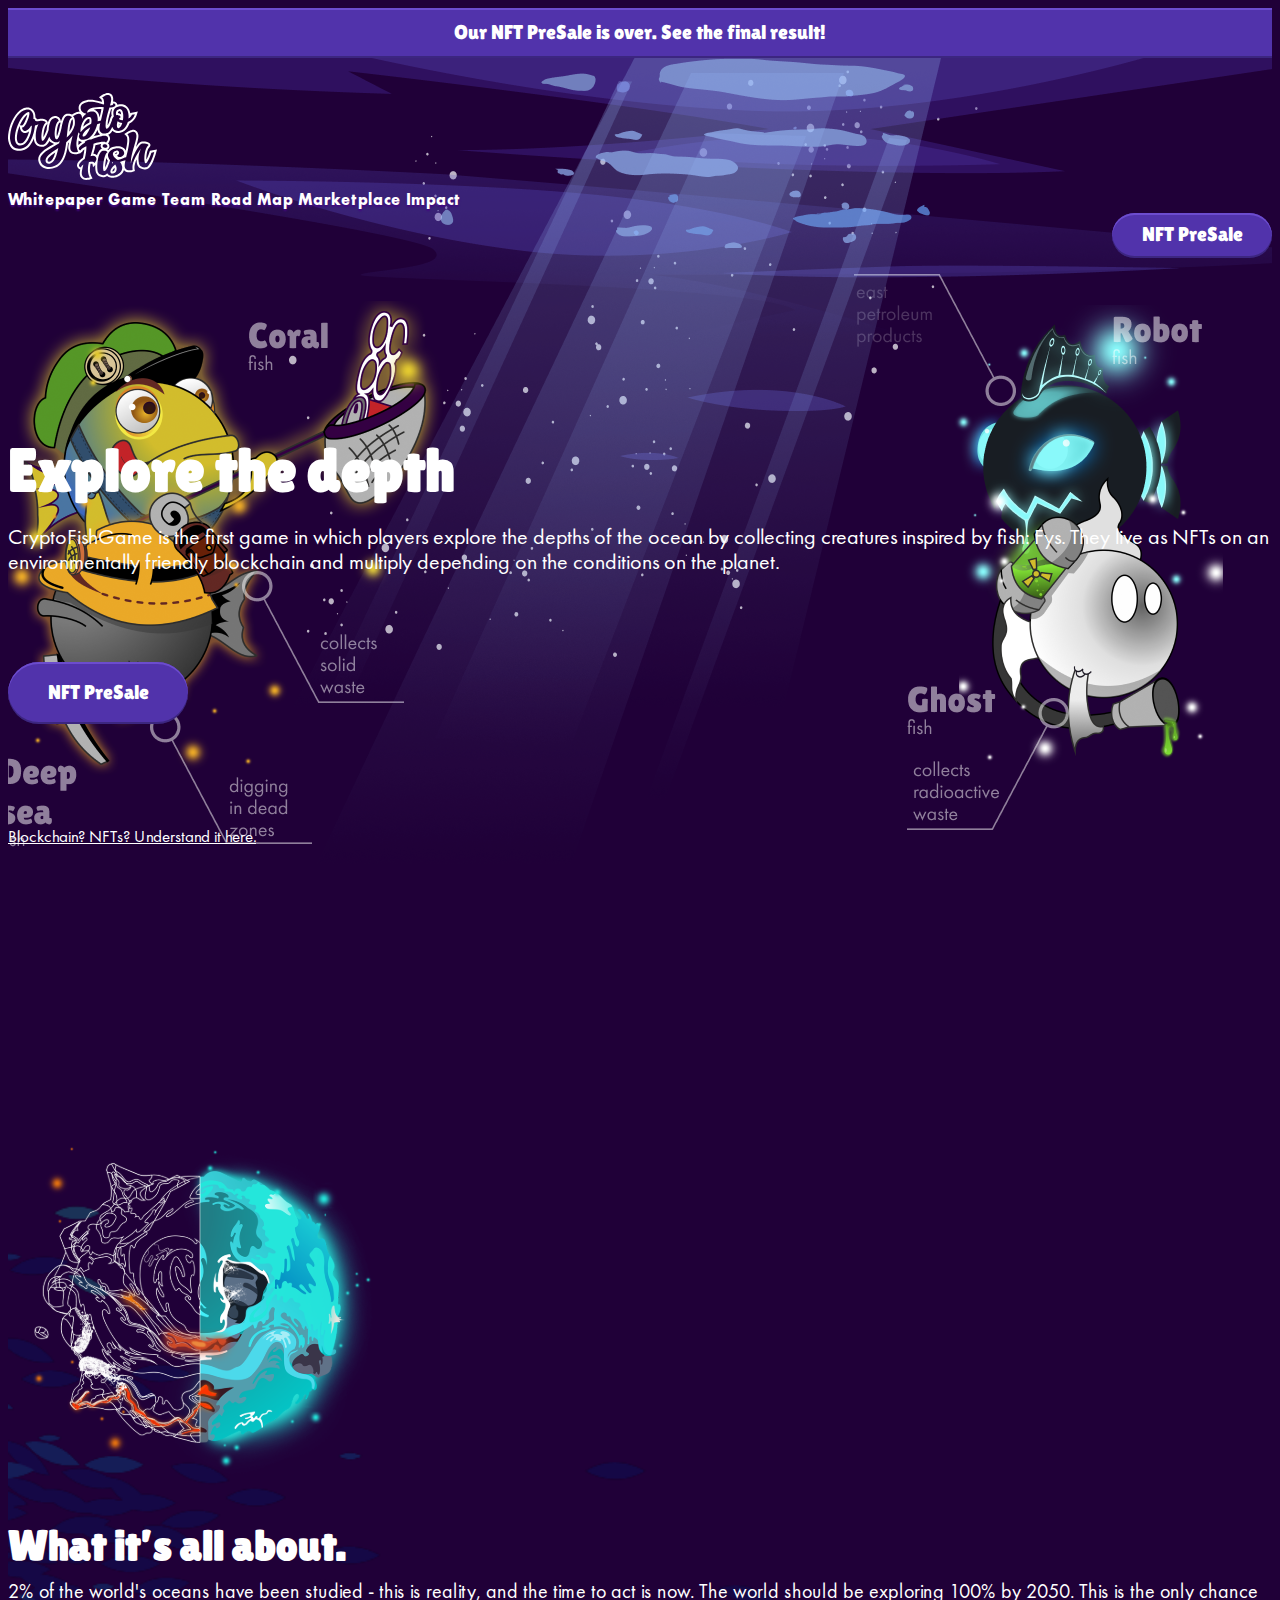
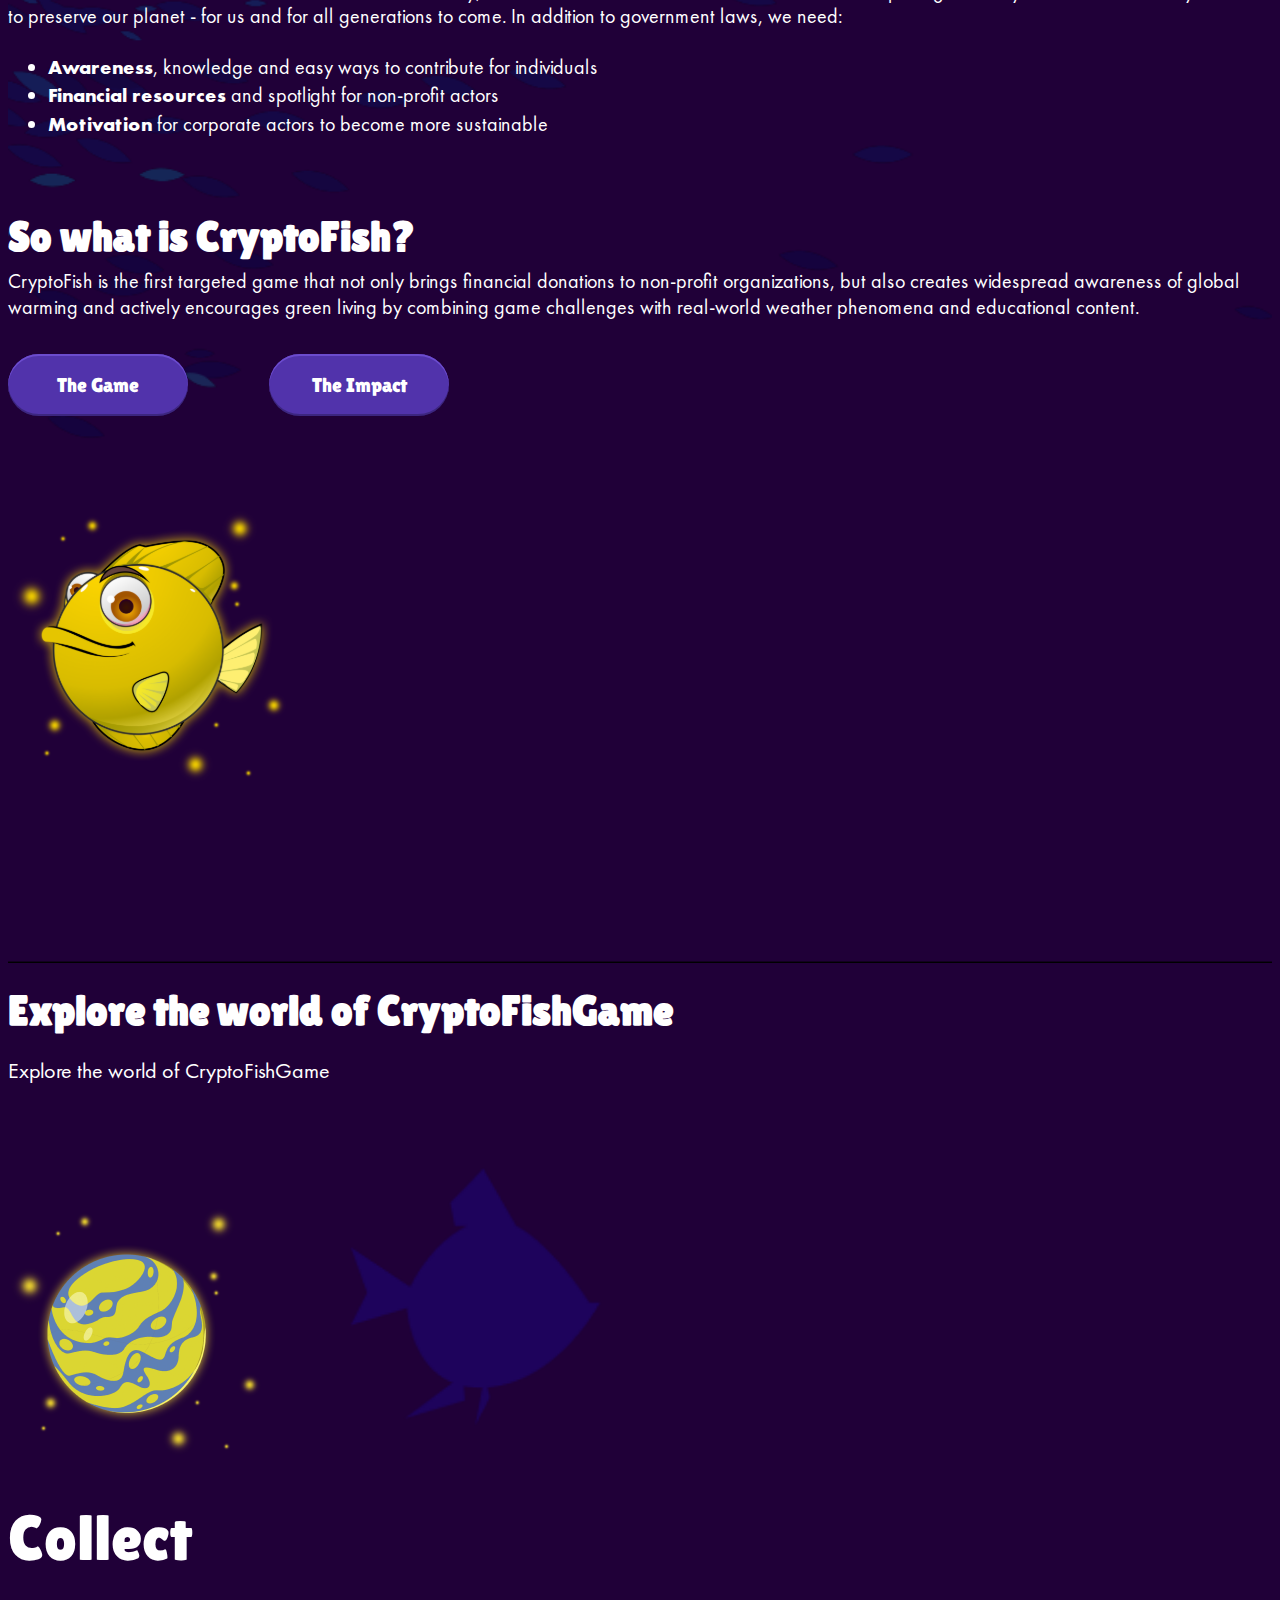
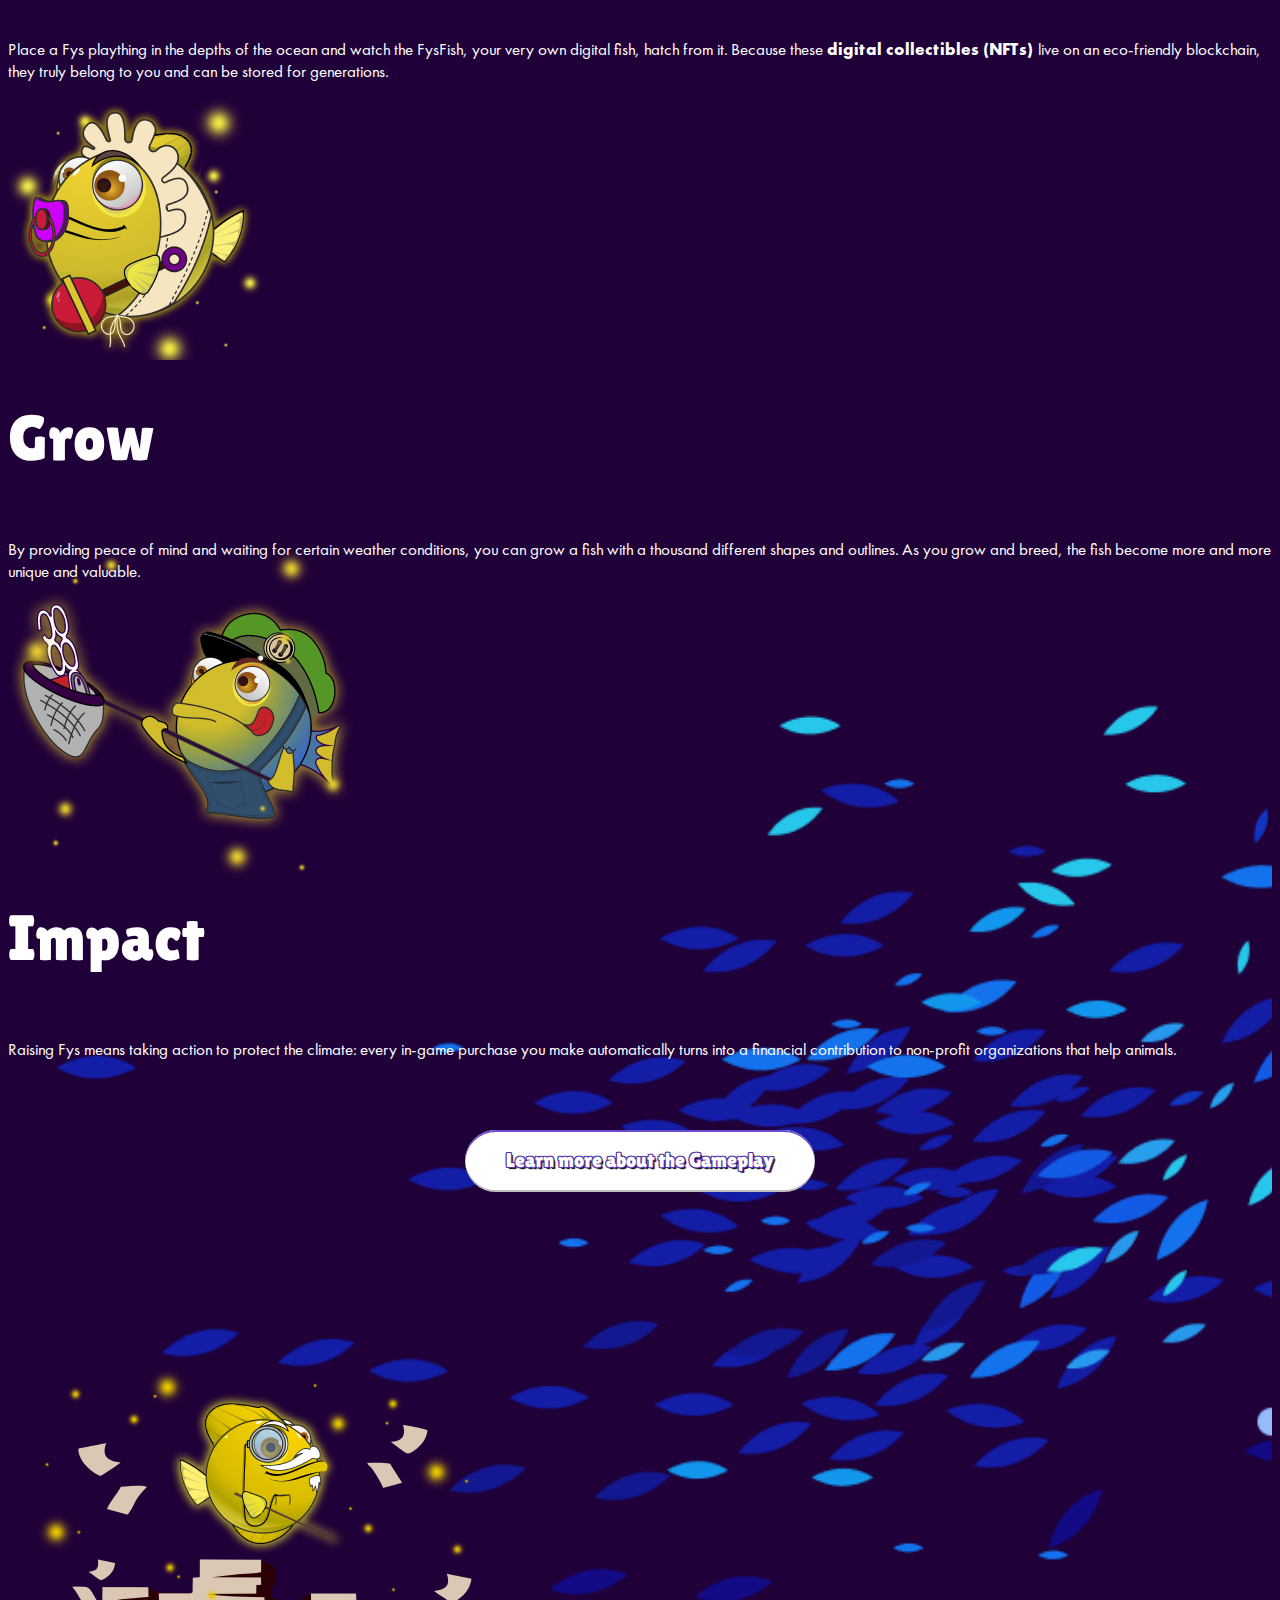
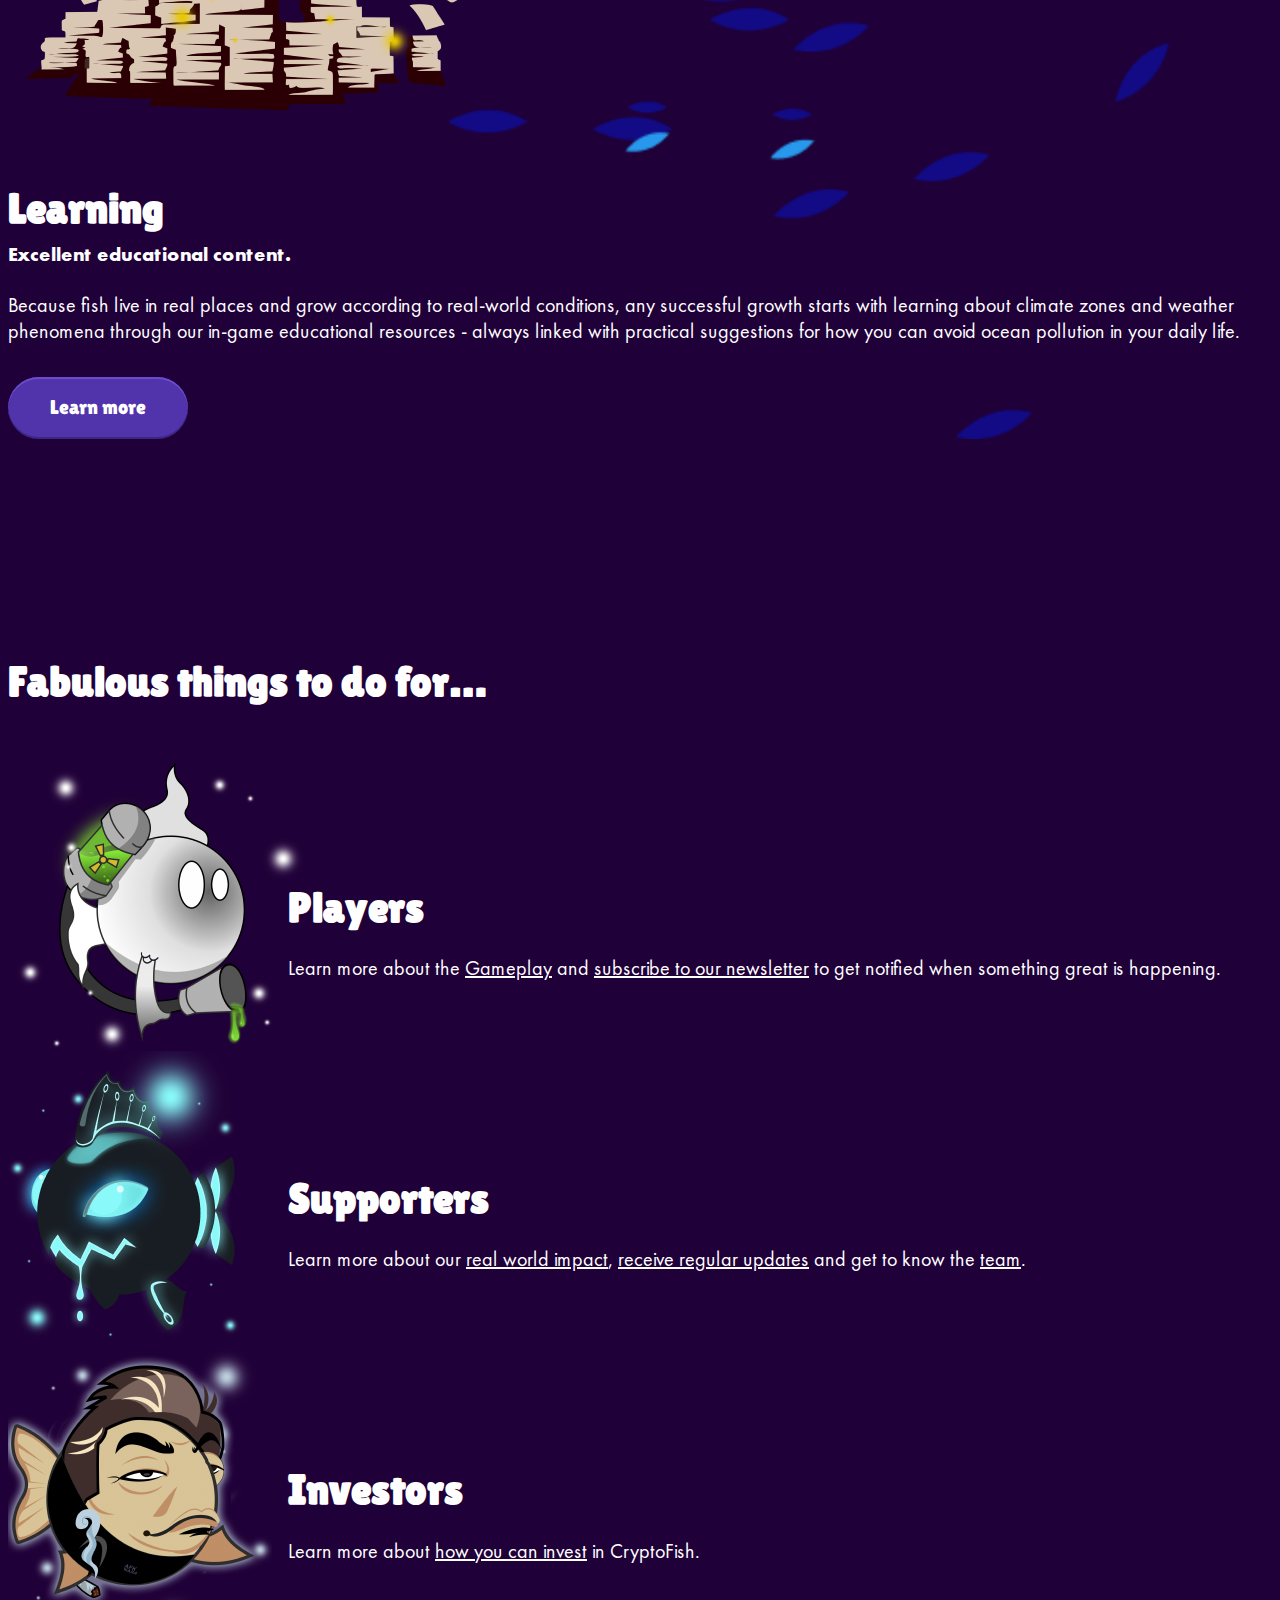
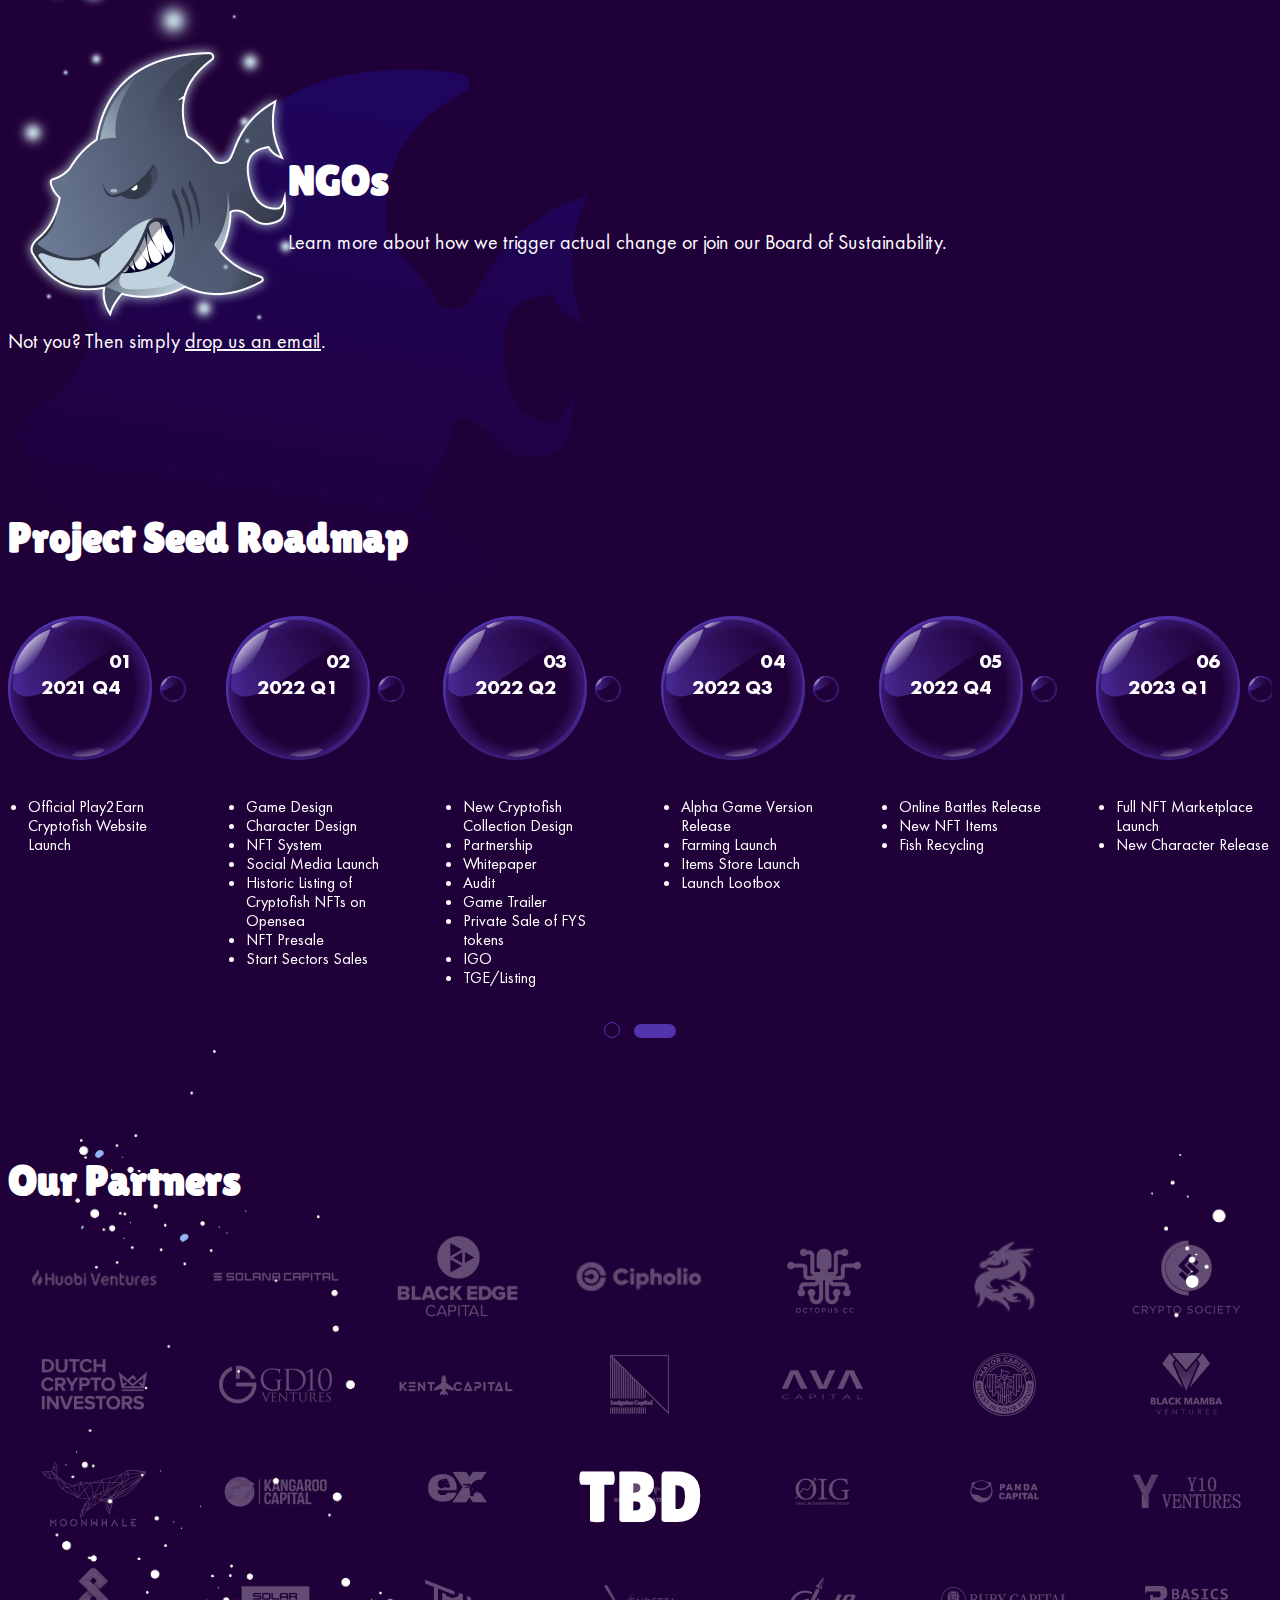
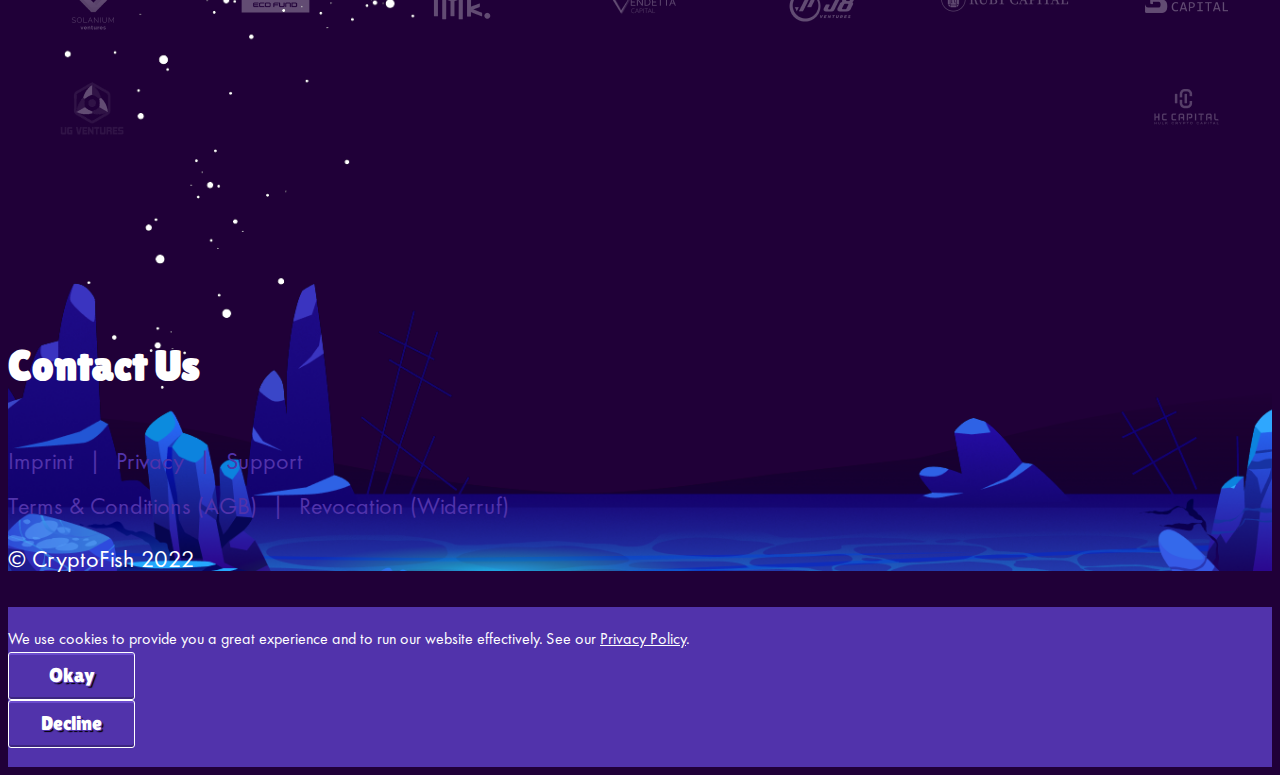
==== commit 62048754: "added mobile version" ====
--- a/index.html
+++ b/index.html
@@ -386,50 +386,50 @@
               <div class="item">
                 <img src="img/p15.png" alt="partner">
               </div>
-              <div class="item">
-                <img src="img/p16.png" alt="partner" class="dn">
-              </div>
-              <div class="item">
-                <img src="img/p17.png" alt="partner" class="dn">
-              </div>
-              <div class="item">
-                <img src="img/p18.png" alt="partner" class="dn">
-              </div>
-              <div class="item">
-                <img src="img/p19.png" alt="partner" class="dn">
-              </div>
-              <div class="item">
-                <img src="img/p20.png" alt="partner" class="dn">
-              </div>
-              <div class="item">
-                <img src="img/p21.png" alt="partner" class="dn">
-              </div>
-              <div class="item">
-                <img src="img/p22.png" alt="partner" class="dn">
-              </div>
-              <div class="item">
-                <img src="img/p23.png" alt="partner" class="dn">
-              </div>
-              <div class="item">
-                <img src="img/p24.png" alt="partner" class="dn">
-              </div>
-              <div class="item">
-                <img src="img/p25.png" alt="partner" class="dn">
-              </div>
-              <div class="item">
-                <img src="img/p26.png" alt="partner" class="dn">
-              </div>
-              <div class="item">
-                <img src="img/p27.png" alt="partner" class="dn">
-              </div>
-              <div class="item">
-                <img src="img/p28.png" alt="partner" class="dn">
-              </div>
-              <div class="item">
-                <img src="img/p29.png" alt="partner" class="dn">
-              </div>
-              <div class="item">
-                <img src="img/p30.png" alt="partner" class="dn">
+              <div class="item dn">
+                <img src="img/p16.png" alt="partner">
+              </div>
+              <div class="item dn">
+                <img src="img/p17.png" alt="partner">
+              </div>
+              <div class="item dn">
+                <img src="img/p18.png" alt="partner">
+              </div>
+              <div class="item dn">
+                <img src="img/p19.png" alt="partner">
+              </div>
+              <div class="item dn">
+                <img src="img/p20.png" alt="partner">
+              </div>
+              <div class="item dn">
+                <img src="img/p21.png" alt="partner">
+              </div>
+              <div class="item dn">
+                <img src="img/p22.png" alt="partner">
+              </div>
+              <div class="item dn">
+                <img src="img/p23.png" alt="partner">
+              </div>
+              <div class="item dn">
+                <img src="img/p24.png" alt="partner">
+              </div>
+              <div class="item dn">
+                <img src="img/p25.png" alt="partner">
+              </div>
+              <div class="item dn">
+                <img src="img/p26.png" alt="partner">
+              </div>
+              <div class="item dn">
+                <img src="img/p27.png" alt="partner">
+              </div>
+              <div class="item dn">
+                <img src="img/p28.png" alt="partner">
+              </div>
+              <div class="item dn">
+                <img src="img/p29.png" alt="partner">
+              </div>
+              <div class="item dn">
+                <img src="img/p30.png" alt="partner">
               </div>
               <div class="second-title">TBD</div>
             </div>
@@ -463,23 +463,22 @@
         </div>
       </div>
     </section>
-    <footer class="footer">
-      <div class="container">
-        <div class="row align-items-center">
-          <div class="col-lg-8">
-            <p class="footer__text">We use cookies to provide you a great experience and to run our website effectively. See our Privacy
-              Policy.</p>
-          </div>
-          <div class="col-lg-4">
-            <div class="footer__btns d-flex">
-              <a href="#" class="footer__btn">Okay</a>
-              <a href="#" class="footer__btn">Decline</a>
-            </div>
-          </div>
-        </div>
-      </div>
-    </footer>
   </div>
+  <footer class="footer">
+    <div class="container">
+      <div class="row align-items-center">
+        <div class="col-lg-8">
+          <p class="footer__text">We use cookies to provide you a great experience and to run our website effectively. See our <a href="#">Privacy Policy</a>.</p>
+        </div>
+        <div class="col-lg-4">
+          <div class="footer__btns d-flex">
+            <a href="#" class="footer__btn">Okay</a>
+            <a href="#" class="footer__btn">Decline</a>
+          </div>
+        </div>
+      </div>
+    </div>
+  </footer>
 
 
 
--- a/css/styles.css
+++ b/css/styles.css
@@ -481,9 +481,18 @@
   background: #5133AB;
 }
 
-.footer p {
+.footer__text {
   font-size: 16px;
   margin: 0;
+}
+
+.footer__text a {
+  color: #fff;
+  text-decoration: underline;
+}
+
+.footer__text a:hover {
+  text-decoration: none;
 }
 
 .footer__btn {
@@ -566,7 +575,7 @@
   .roadmap__carousel .owl-stage-outer {
     width: calc(100% + (100vw - 720px)/2) !important;
   }
-  .partners__items .item img.dn {
+  .partners__items .item.dn {
     display: none;
   }
   .footer__text {
@@ -616,7 +625,7 @@
     margin-top: 43px;
   }
   .about {
-    padding-top: 75px;
+    padding: 75px 0 50px 0;
     background: url(../img/about-bg-mobile.png) no-repeat center top;
   }
   .about img {
@@ -641,4 +650,87 @@
   .about__btns a:nth-child(2) {
     margin: 29px auto 0 auto;
   }
-}
+  .world .second-title {
+    font-size: 16px;
+    margin: 9px 0 45px 0;
+  }
+  .world__item {
+    margin-bottom: 47px;
+  }
+  .world__item_title {
+    font-size: 33px;
+    line-height: 38px;
+    margin: 25px 0 12px 0;
+  }
+  .world__item img {
+    max-width: 100%;
+    margin-top: 0 !important;
+  }
+  .world__btn {
+    margin: 30px auto 0 auto;
+  }
+  .world .learning h2 {
+    text-align: center;
+    margin: 110px 0 29px 0;
+  }
+  .world .learning img {
+    max-width: 100%;
+  }
+  .things {
+    padding-top: 79px;
+  }
+  .things__item {
+    margin-bottom: 45px;
+  }
+  .things__item img {
+    max-width: 188px;
+  }
+  .things__item_text p {
+    font-size: 16px;
+    line-height: 21px;
+  }
+  .things__email {
+    margin: 20px 0 0 0;
+  }
+  .things__email .shark {
+    display: none;
+  }
+  .roadmap {
+    padding-top: 77px;
+  }
+  .roadmap__carousel .owl-stage-outer {
+    width: 100% !important;
+  }
+  .partners__items .item {
+    width: 89px;
+    margin: 0 0 12px 0;
+  }
+  .partners__items .item:nth-child(2n) {
+    margin: 0 13px 12px 13px;
+  }
+  .partners__items .second-title {
+    top: 180px;
+  }
+  .contacts {
+    margin-top: 0;
+    padding-top: 98px;
+  }
+  .contacts h2 {
+    margin-bottom: 60px;
+  }
+  .contacts__links {
+    margin-bottom: 11px;
+  }
+  .contacts__links * {
+    font-size: 16px;
+    line-height: 21px;
+  }
+  .contacts__copyright {
+    font-size: 16px;
+    line-height: 21px;
+    margin: 63px 0 51px 0;
+  }
+  .down-bg {
+    background: url(../img/down-bg-mobile.png) no-repeat center bottom;
+  }
+}
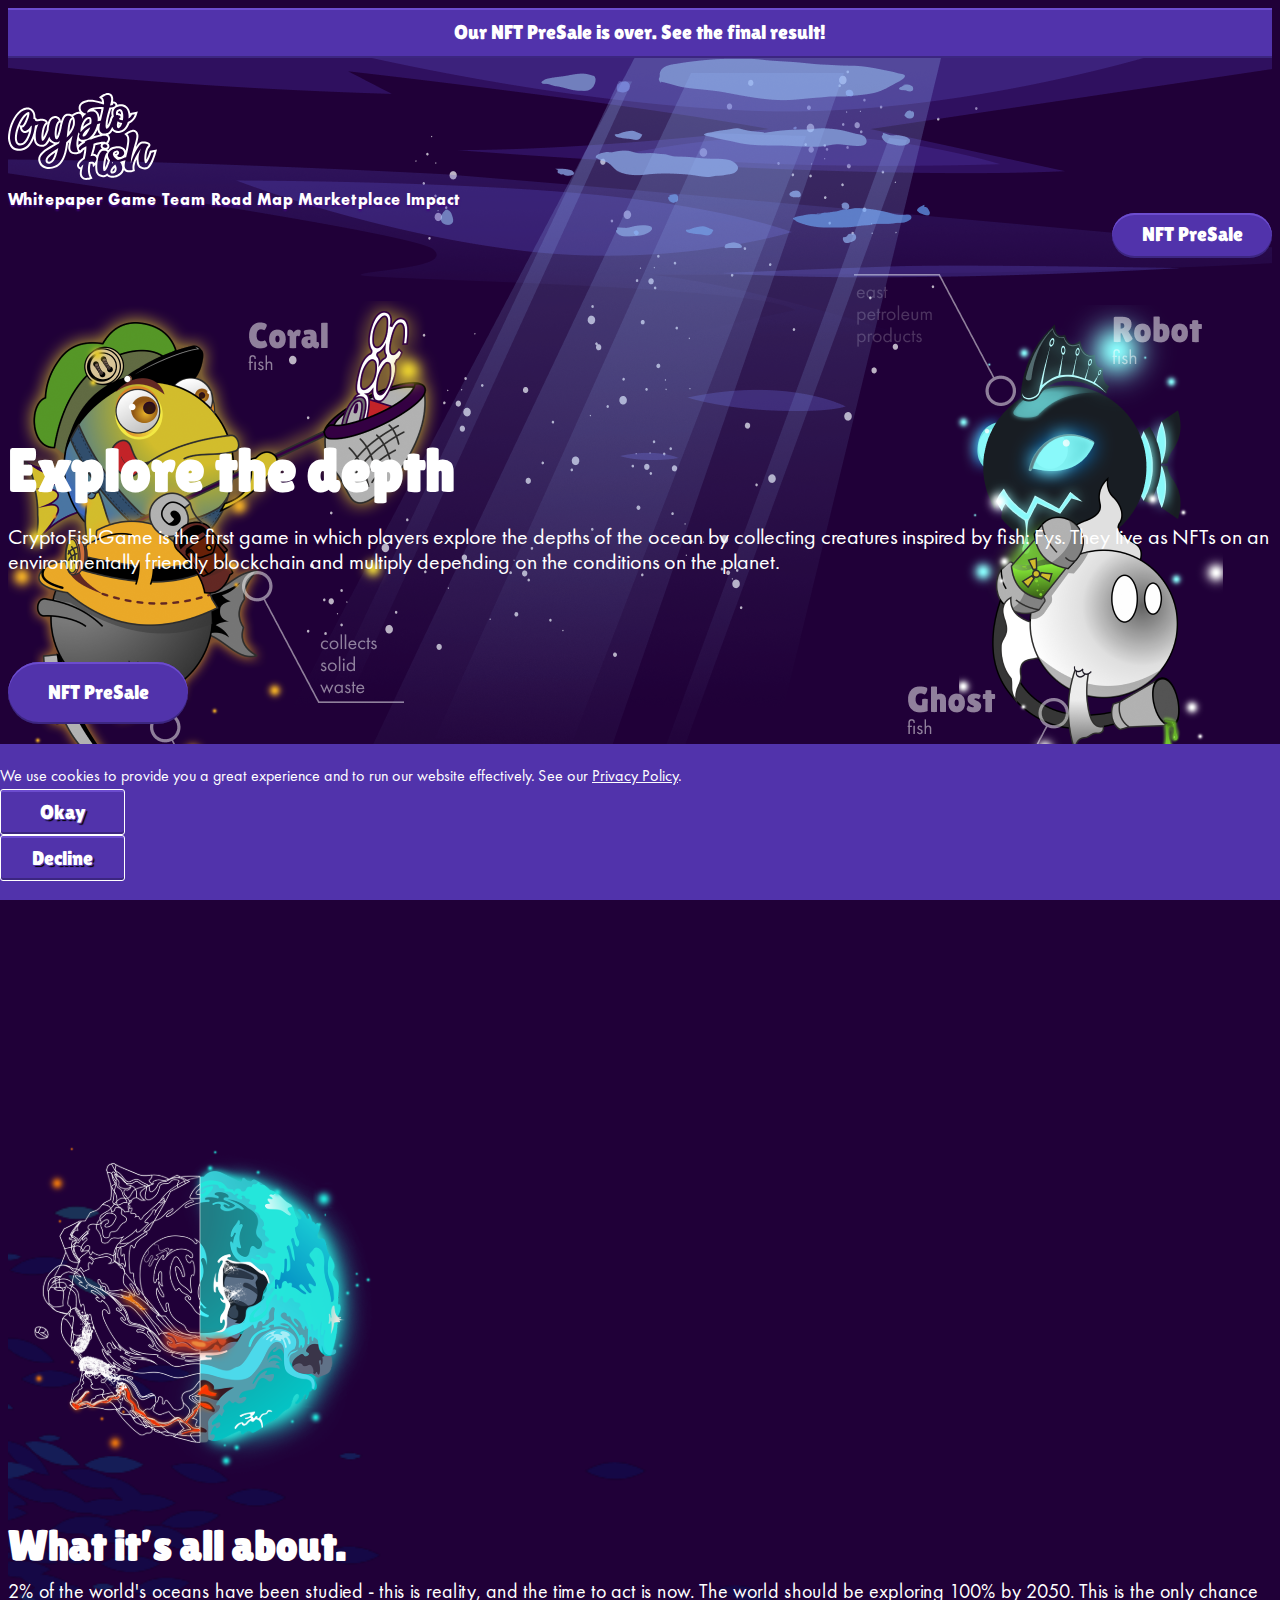
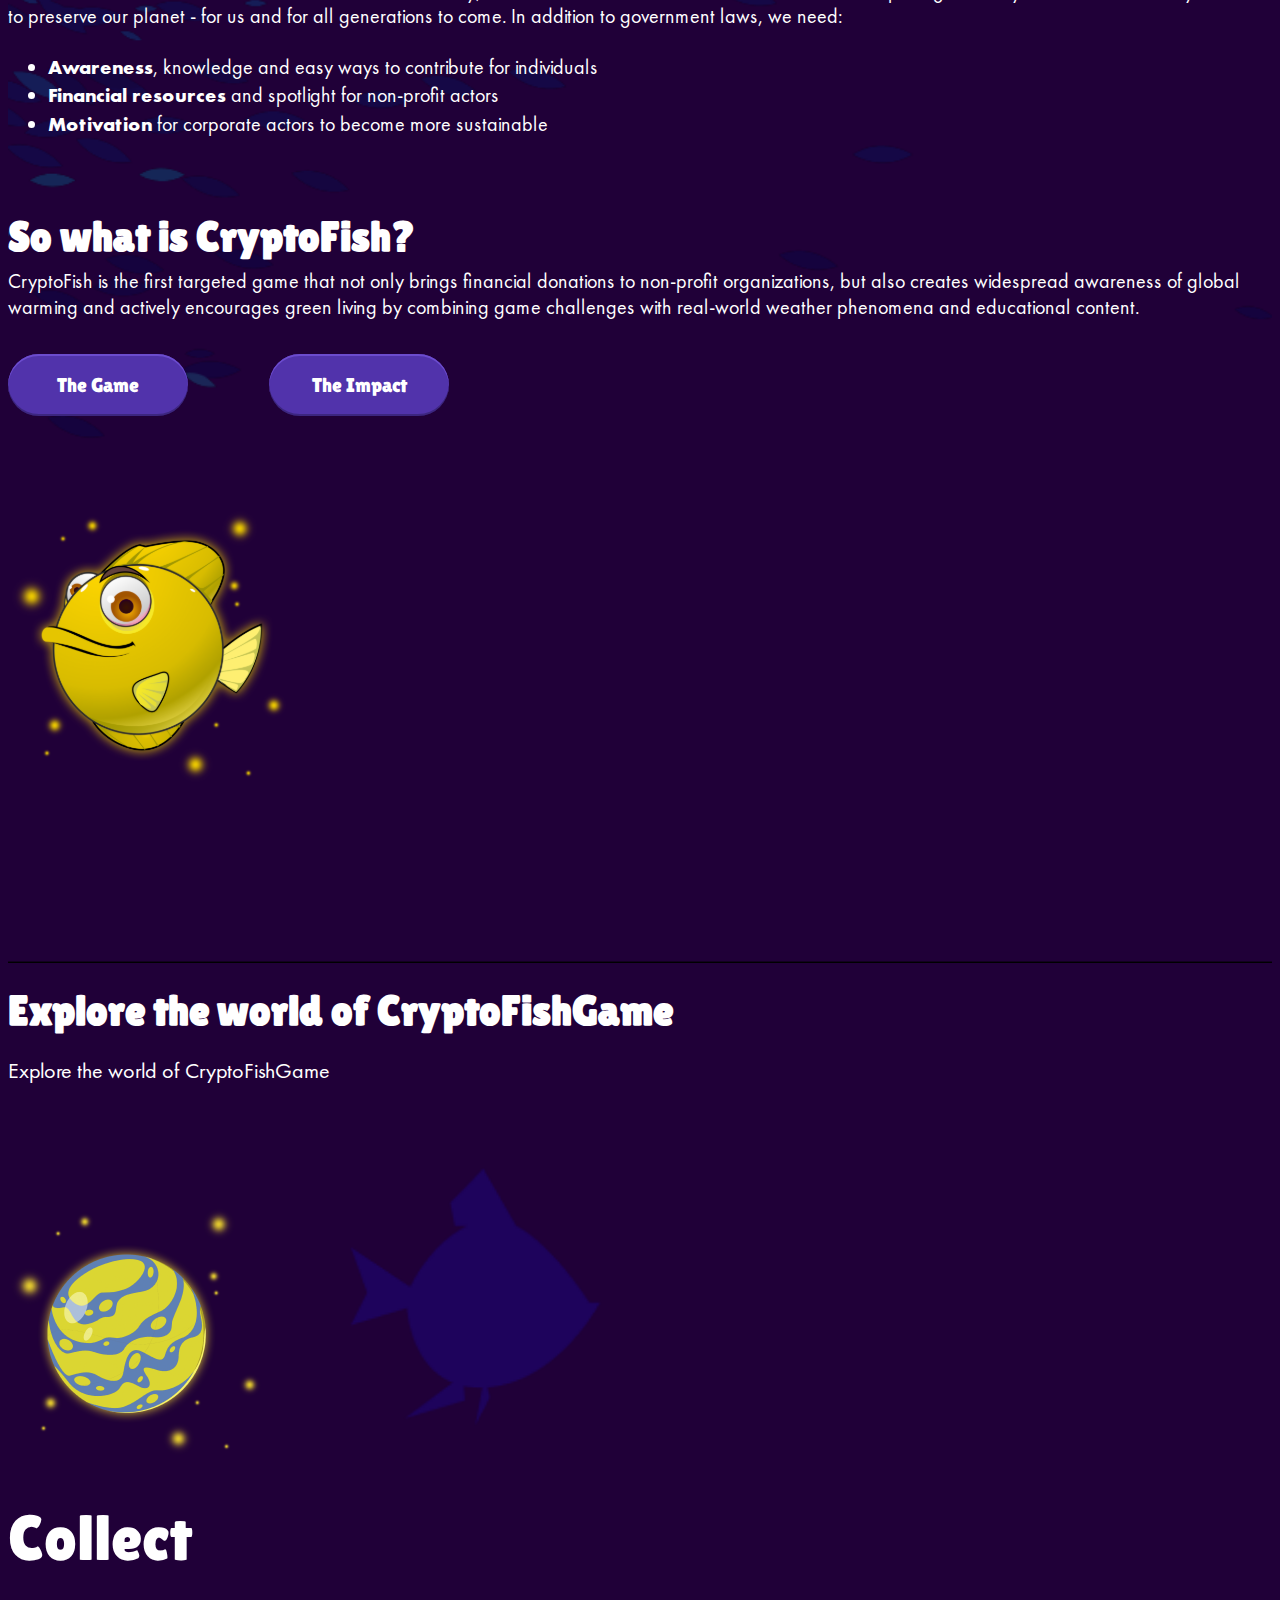
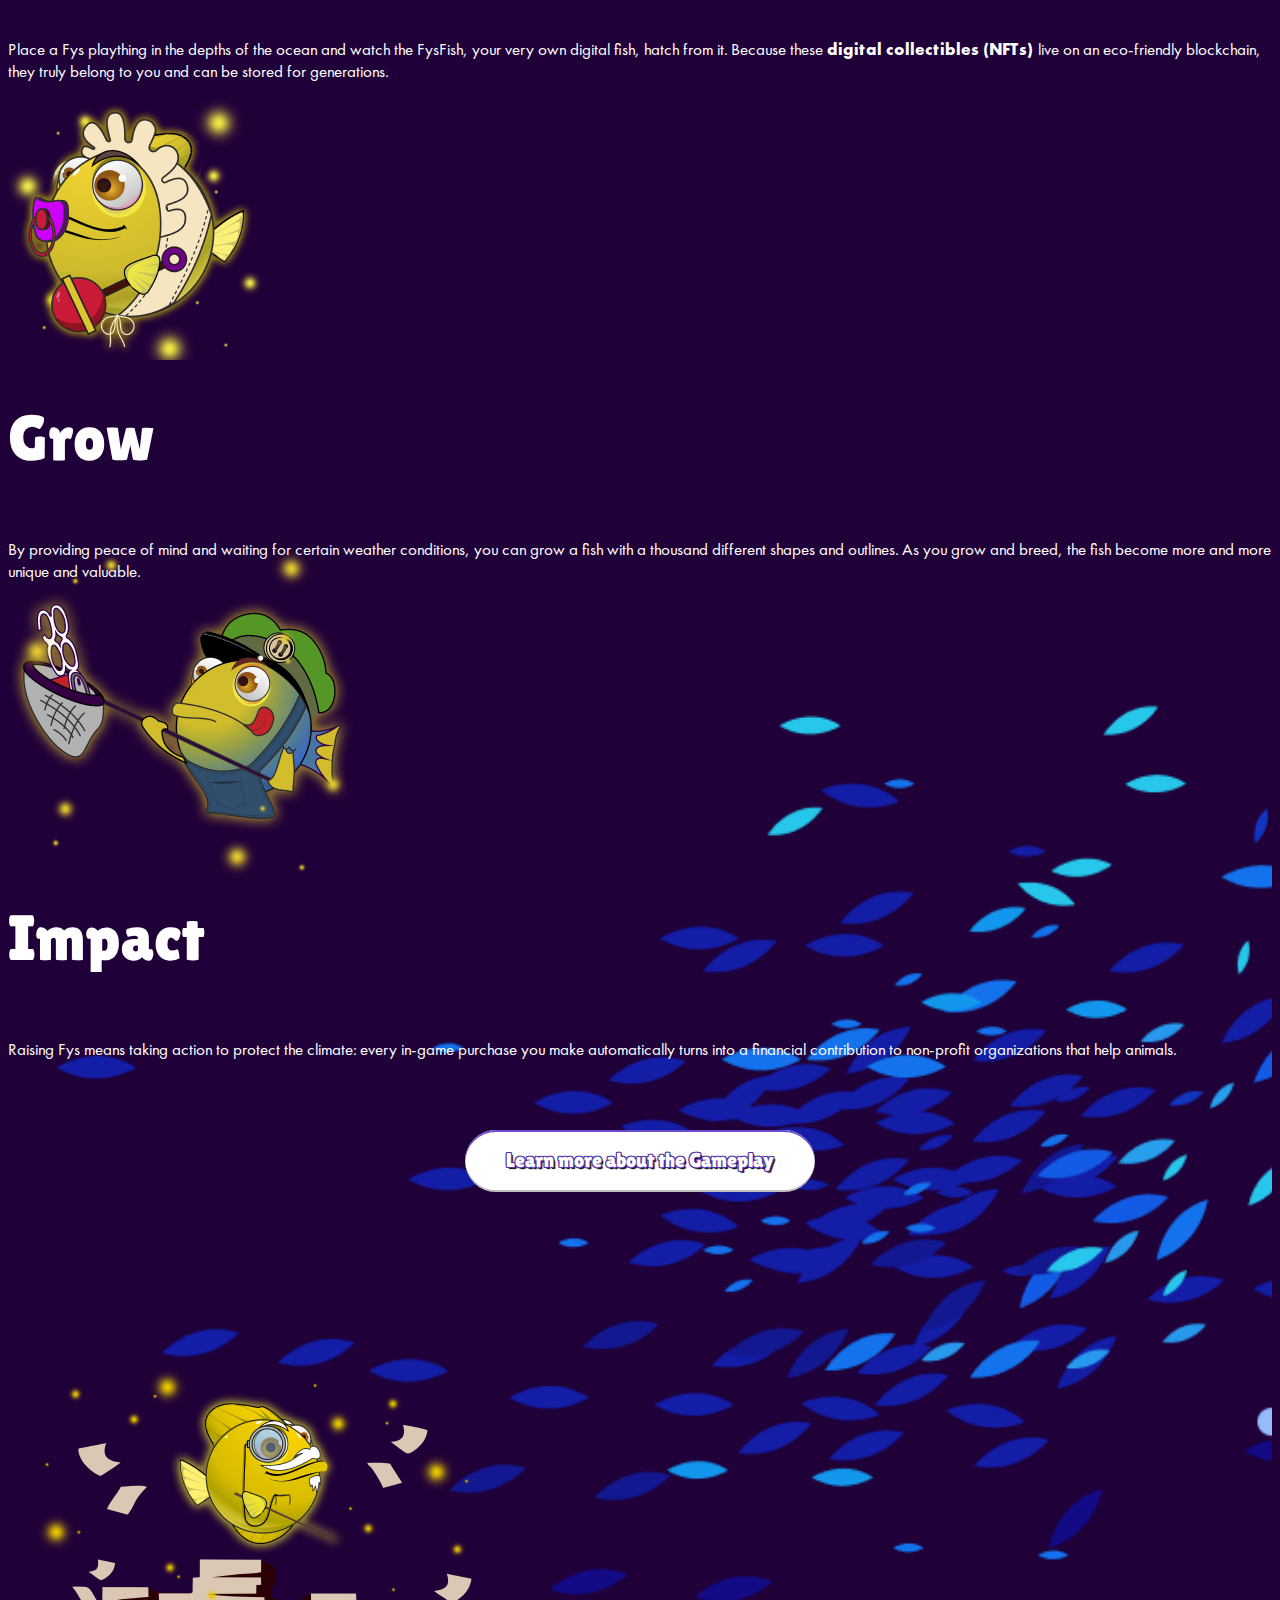
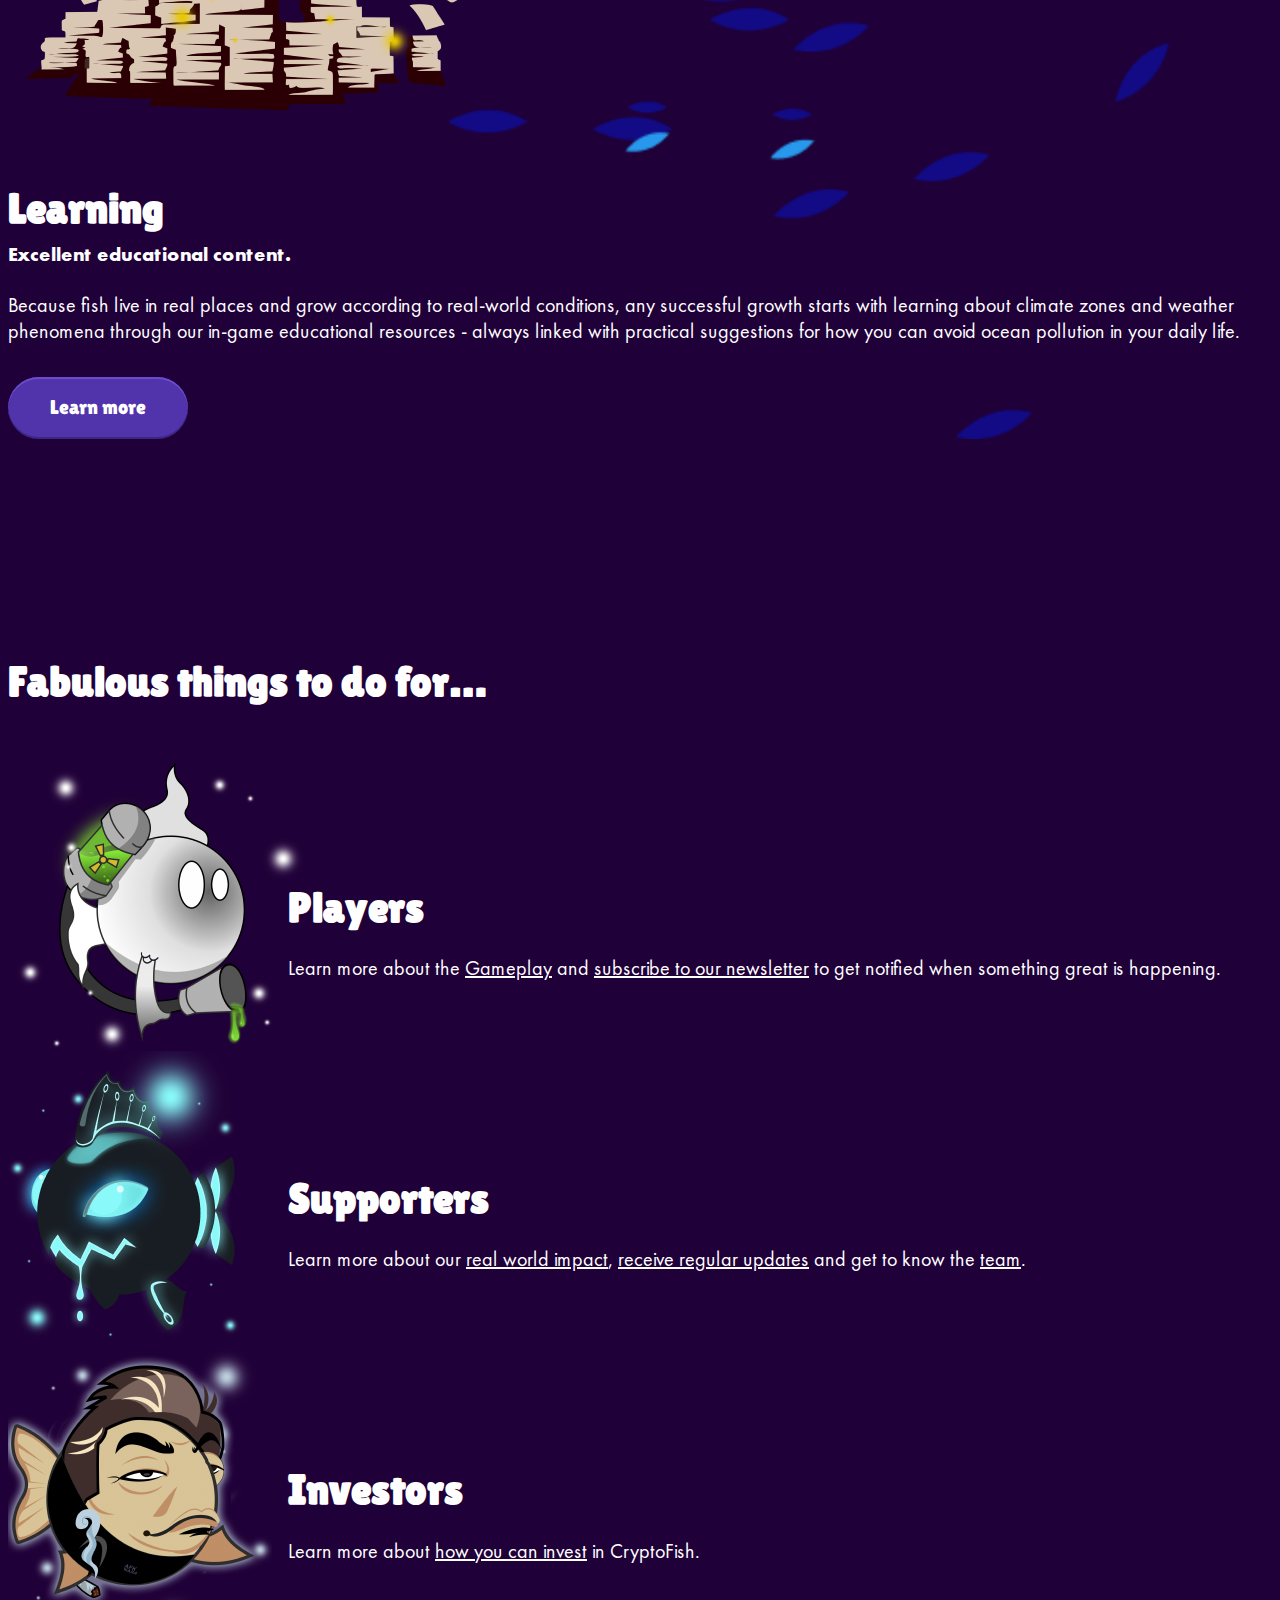
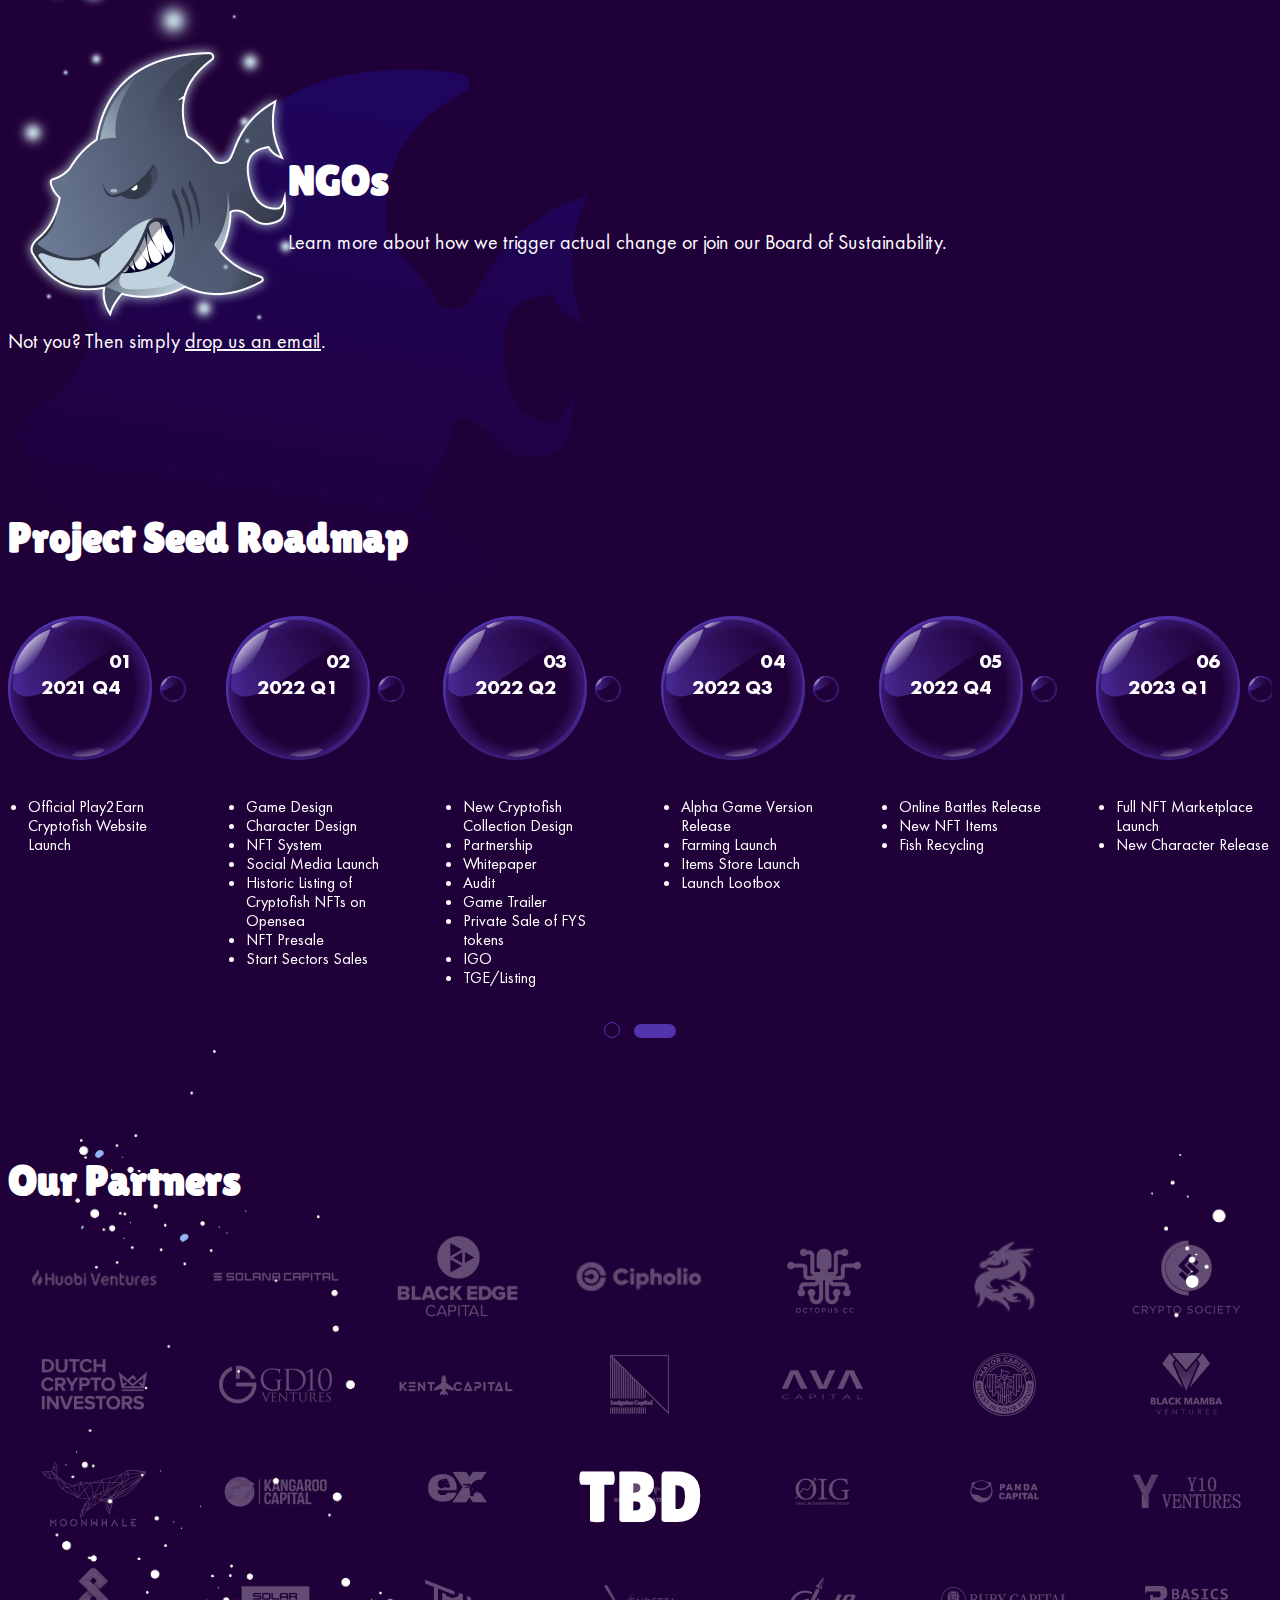
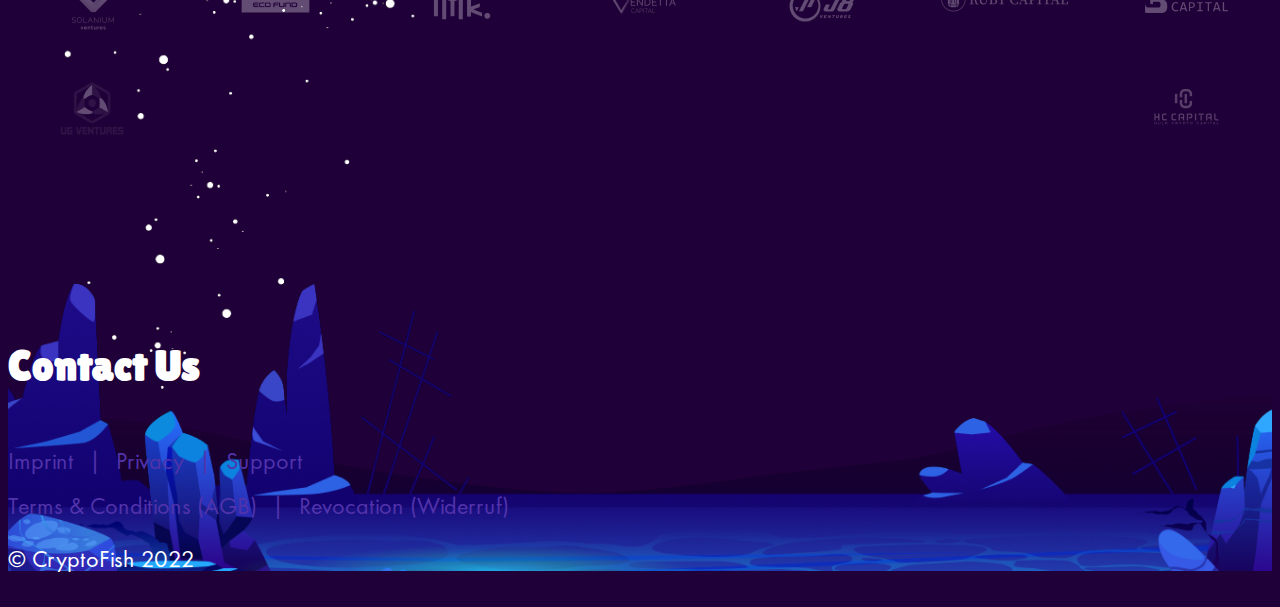
==== commit e43d736b: "fixed cookies" ====
--- a/index.html
+++ b/index.html
@@ -464,21 +464,22 @@
       </div>
     </section>
   </div>
-  <footer class="footer">
+  <div class="cookies active">
     <div class="container">
       <div class="row align-items-center">
         <div class="col-lg-8">
-          <p class="footer__text">We use cookies to provide you a great experience and to run our website effectively. See our <a href="#">Privacy Policy</a>.</p>
+          <p class="cookies__text">We use cookies to provide you a great experience and to run our website effectively.
+            See our <a href="#">Privacy Policy</a>.</p>
         </div>
         <div class="col-lg-4">
-          <div class="footer__btns d-flex">
-            <a href="#" class="footer__btn">Okay</a>
-            <a href="#" class="footer__btn">Decline</a>
+          <div class="cookies__btns d-flex">
+            <button class="cookies__btn" id="cookies-ok">Okay</button>
+            <button class="cookies__btn" id="cookies-decline">Decline</button>
           </div>
         </div>
       </div>
     </div>
-  </footer>
+  </div>
 
 
 
--- a/css/styles.css
+++ b/css/styles.css
@@ -28,7 +28,7 @@
   font-weight: 400;
 }
 
-.header__btn, .main-offer__btn, .about__btns a, .world .learning__btn, .world__btn, .footer__btn, h1, h2, .head-string, .world__item_title, .partners__items .second-title {
+.header__btn, .main-offer__btn, .about__btns a, .world .learning__btn, .world__btn, .cookies__btn, h1, h2, .head-string, .world__item_title, .partners__items .second-title {
   font-family: 'Lilita One', cursive;
 }
 
@@ -57,7 +57,7 @@
   background: #6849c5;
 }
 
-.world__btn, .footer__btn {
+.world__btn, .cookies__btn {
   font-size: 20px;
   color: #FFFFFF;
   text-shadow: 0px 1px 0 #5133ab, 0px -1px 0 #5133ab, 1px 0px 0 #5133ab, -1px 0px 0 #5133ab, 1px 1px 0 #5133ab, 1px -1px 0 #5133ab, -1px 1px 0 #5133ab, -1px -1px 0 #5133ab, 2px 2px 1px black;
@@ -80,7 +80,7 @@
   transition: all .3s ease;
 }
 
-.world__btn:hover, .footer__btn:hover {
+.world__btn:hover, .cookies__btn:hover {
   color: #fff;
   background: #f2eeff;
 }
@@ -476,26 +476,36 @@
   margin: 25px 0 36px 0;
 }
 
-.footer {
+.cookies {
+  display: none;
+  position: fixed;
+  left: 0;
+  right: 0;
+  bottom: 0;
+  z-index: 999;
   padding: 19px 0;
   background: #5133AB;
 }
 
-.footer__text {
+.cookies.active {
+  display: block;
+}
+
+.cookies__text {
   font-size: 16px;
   margin: 0;
 }
 
-.footer__text a {
+.cookies__text a {
   color: #fff;
   text-decoration: underline;
 }
 
-.footer__text a:hover {
+.cookies__text a:hover {
   text-decoration: none;
 }
 
-.footer__btn {
+.cookies__btn {
   width: 125px;
   height: 46px;
   margin-right: 15px;
@@ -578,10 +588,10 @@
   .partners__items .item.dn {
     display: none;
   }
-  .footer__text {
+  .cookies__text {
     margin-bottom: 10px !important;
   }
-  .footer__btns {
+  .cookies__btns {
     -webkit-box-pack: center;
         -ms-flex-pack: center;
             justify-content: center;
@@ -603,6 +613,7 @@
   }
   main {
     background: url(../img/main-bg-mobile.png) no-repeat center top;
+    background-size: contain;
     padding-bottom: 0;
     min-height: auto;
   }
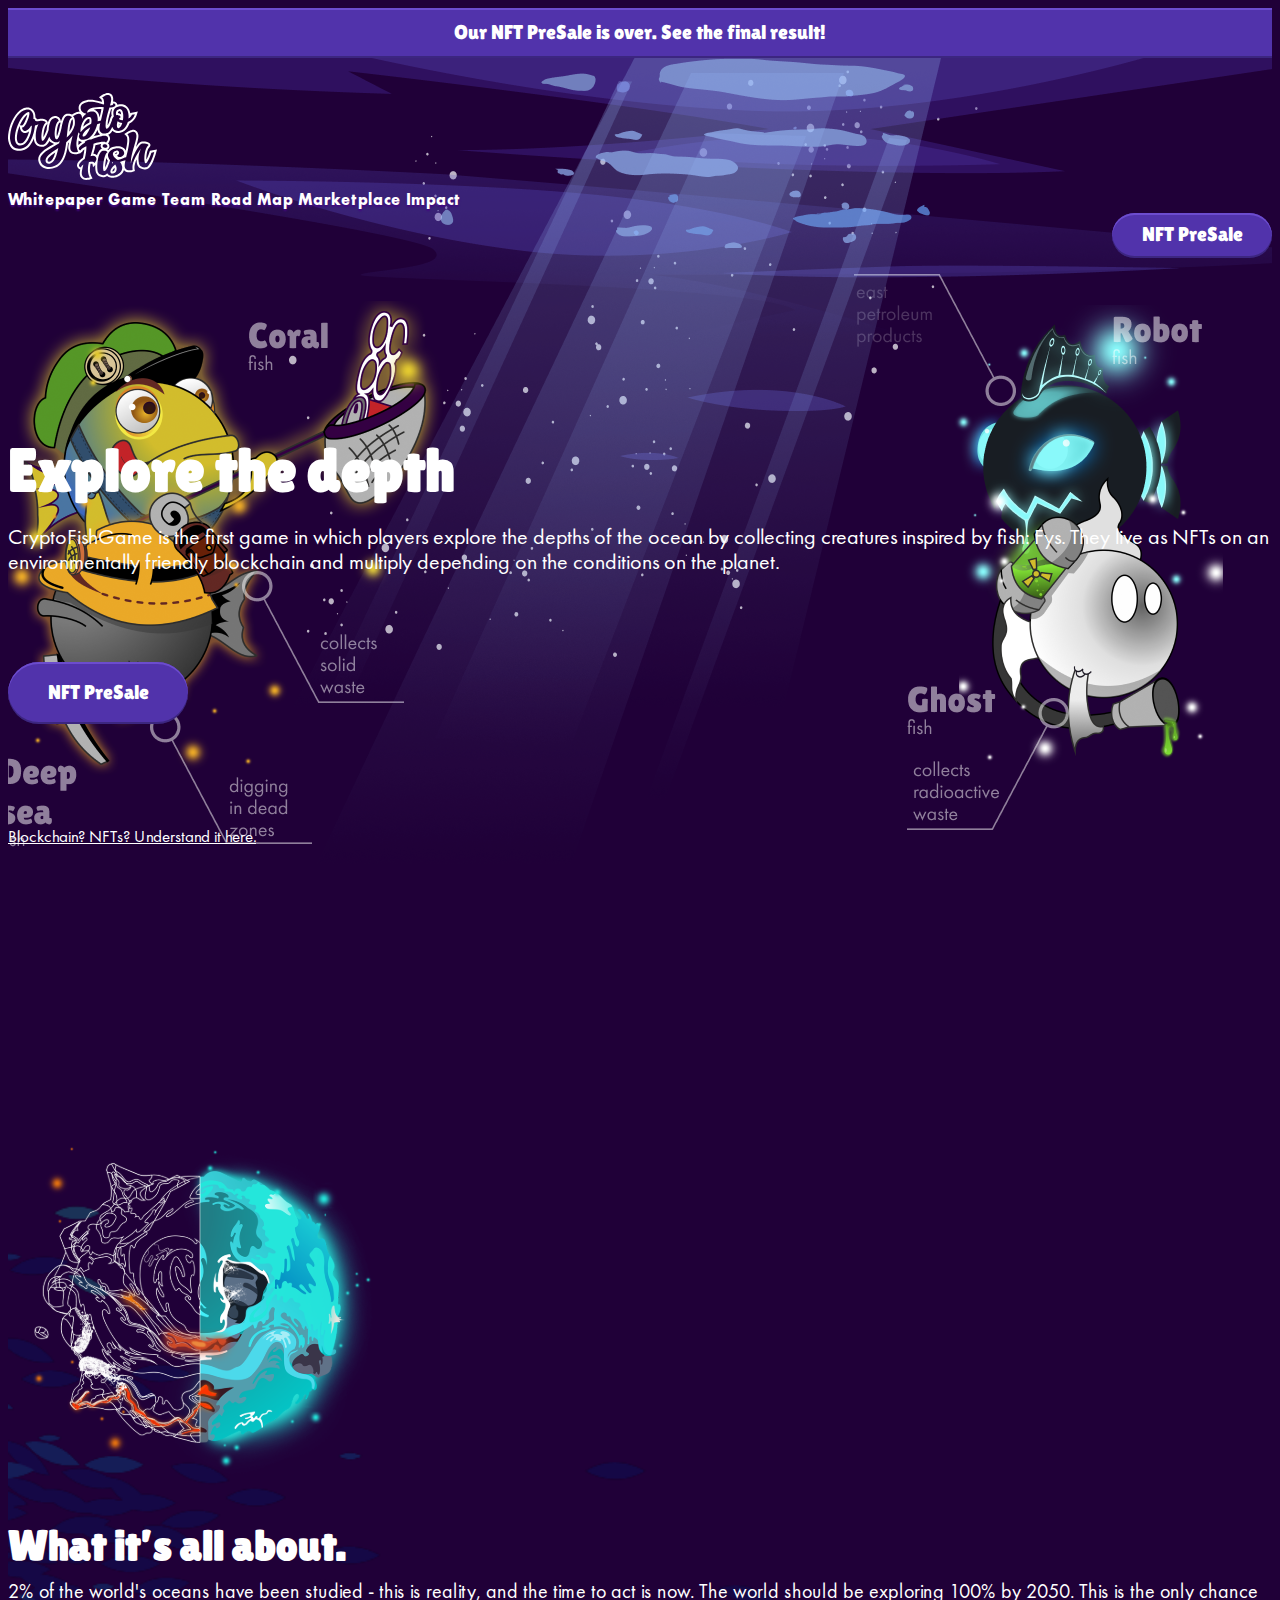
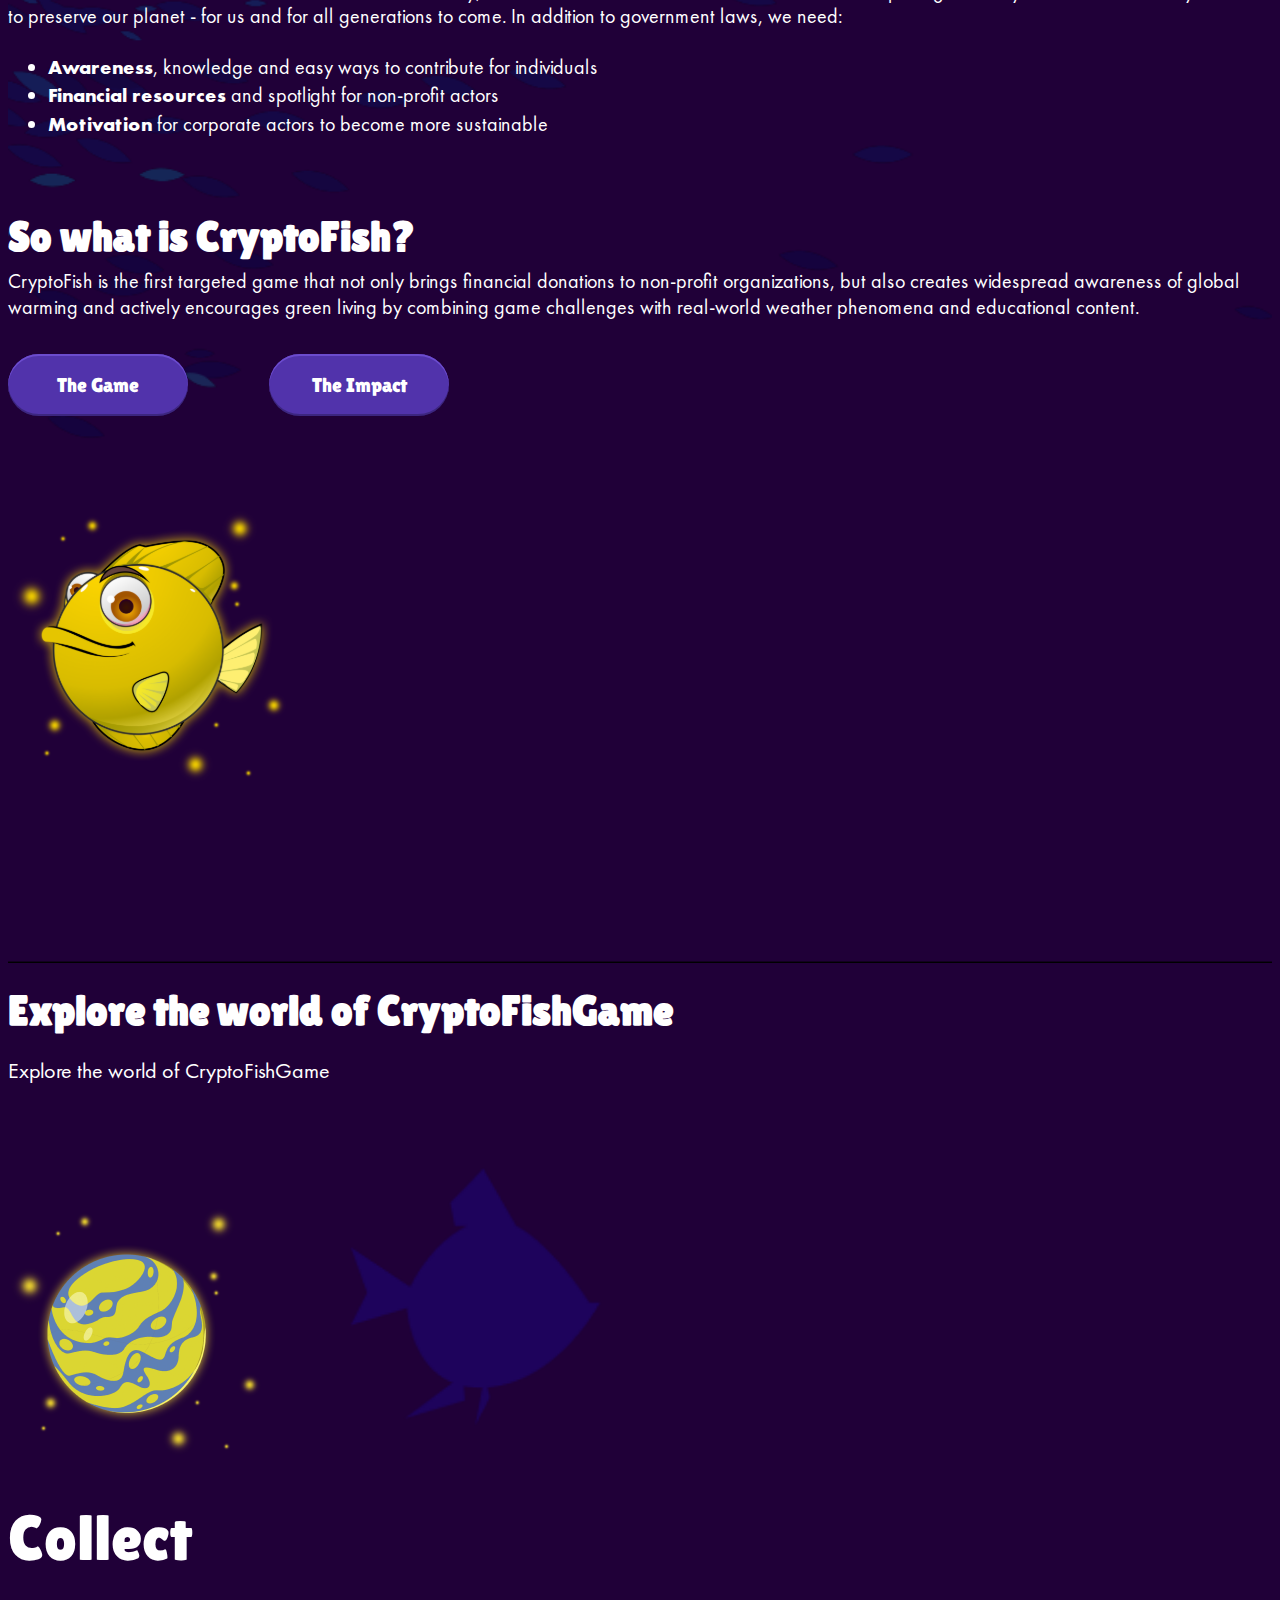
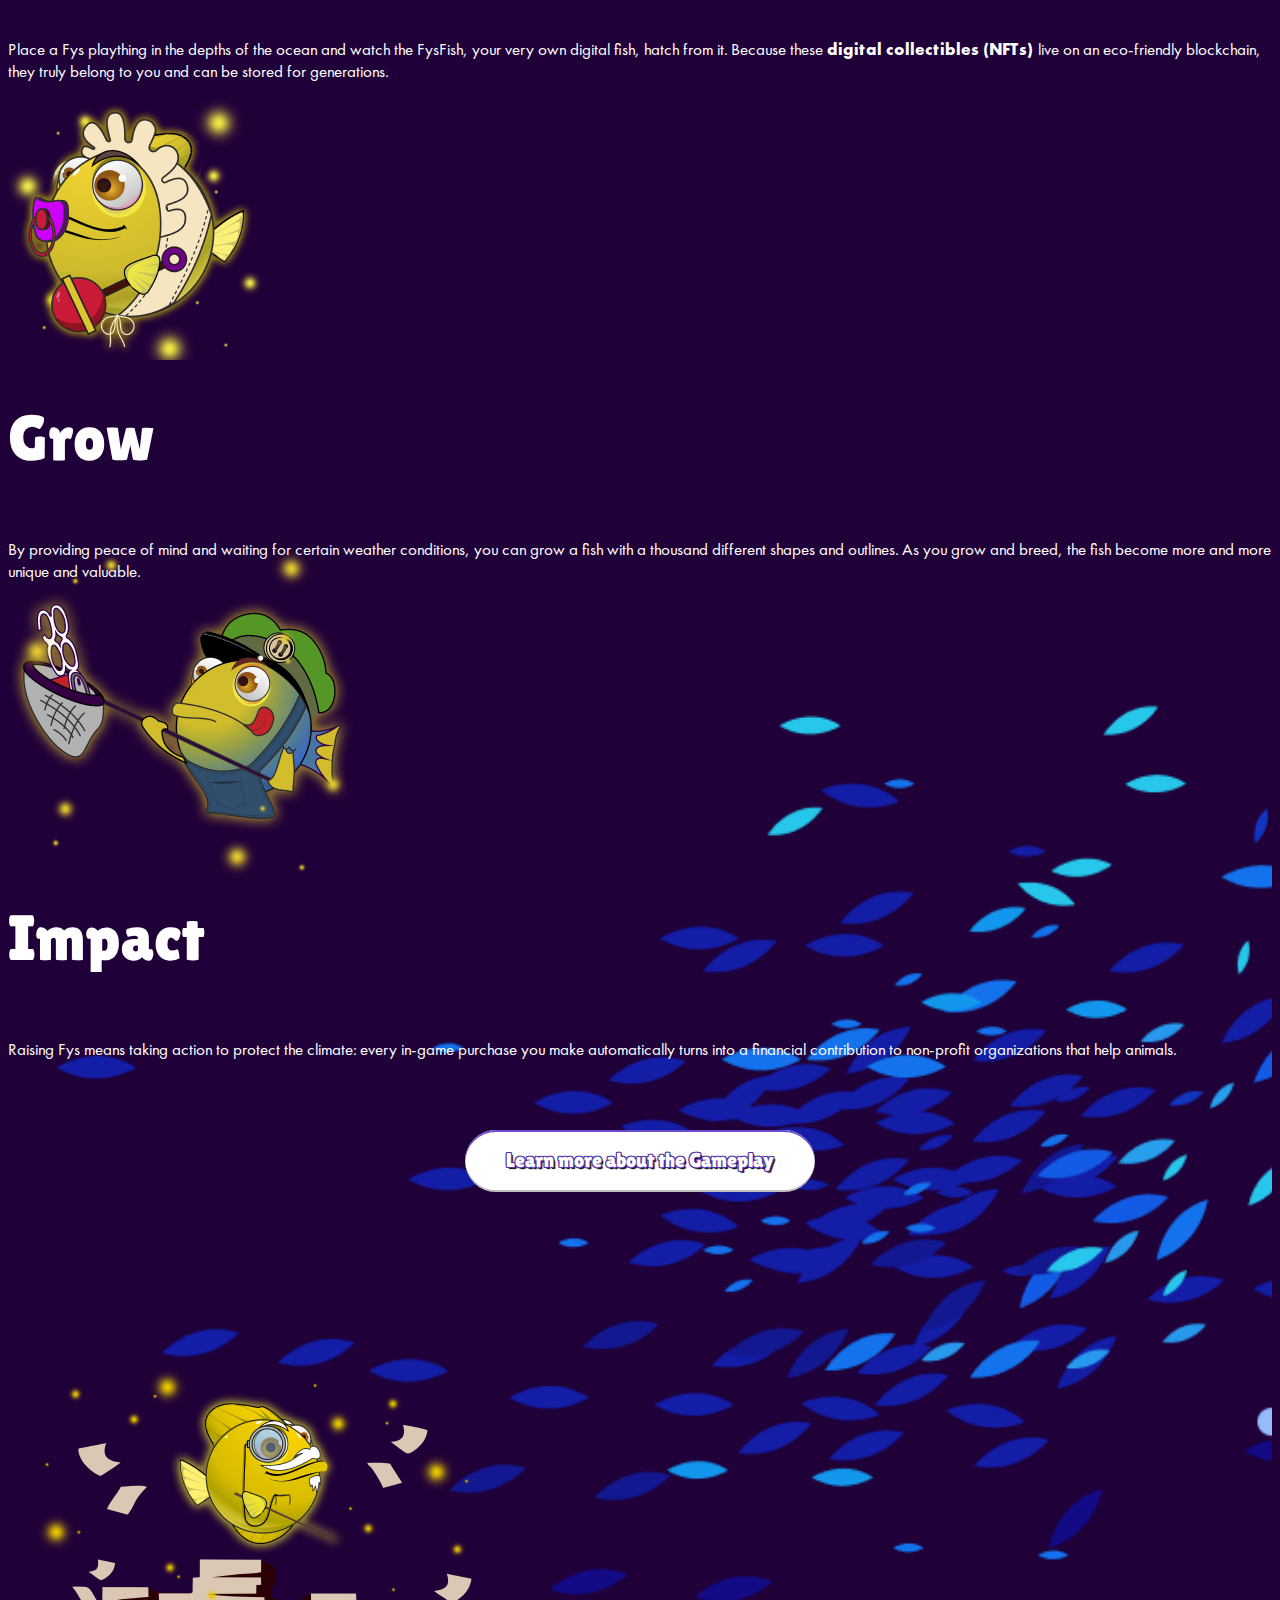
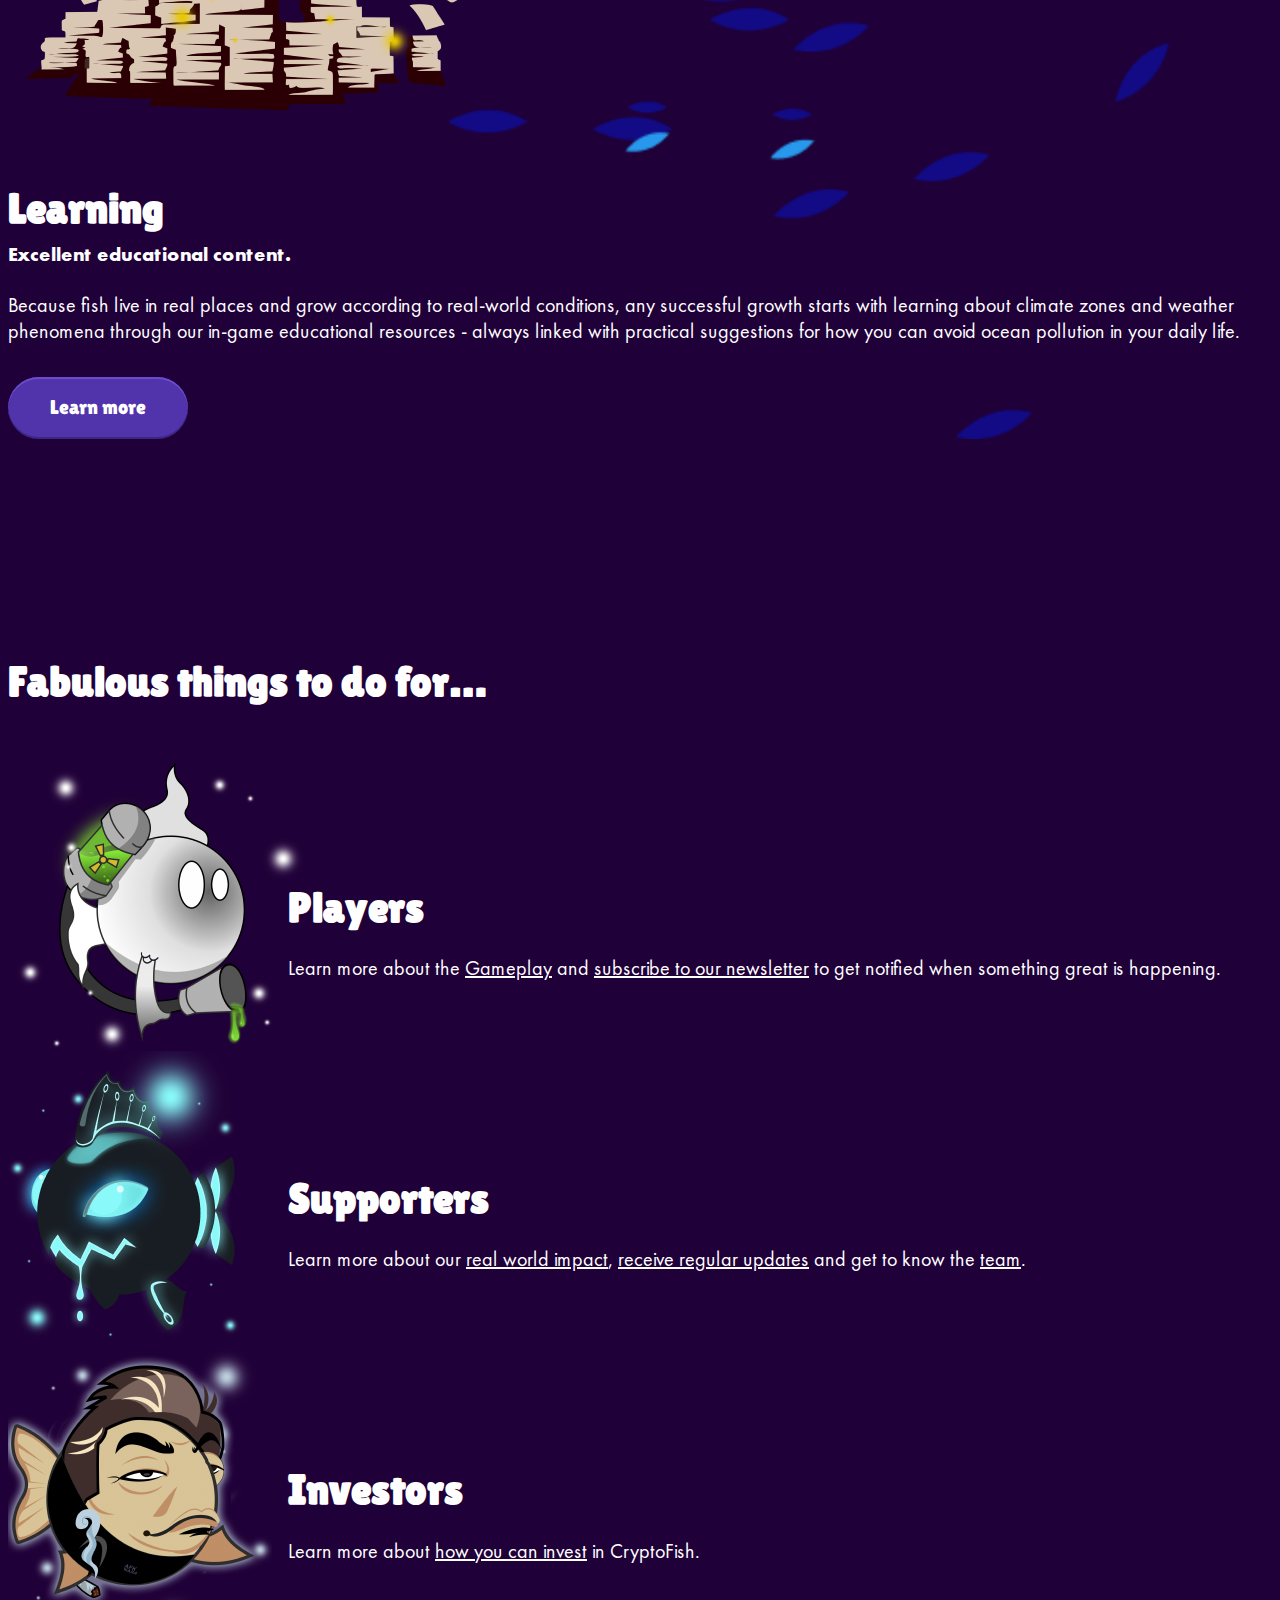
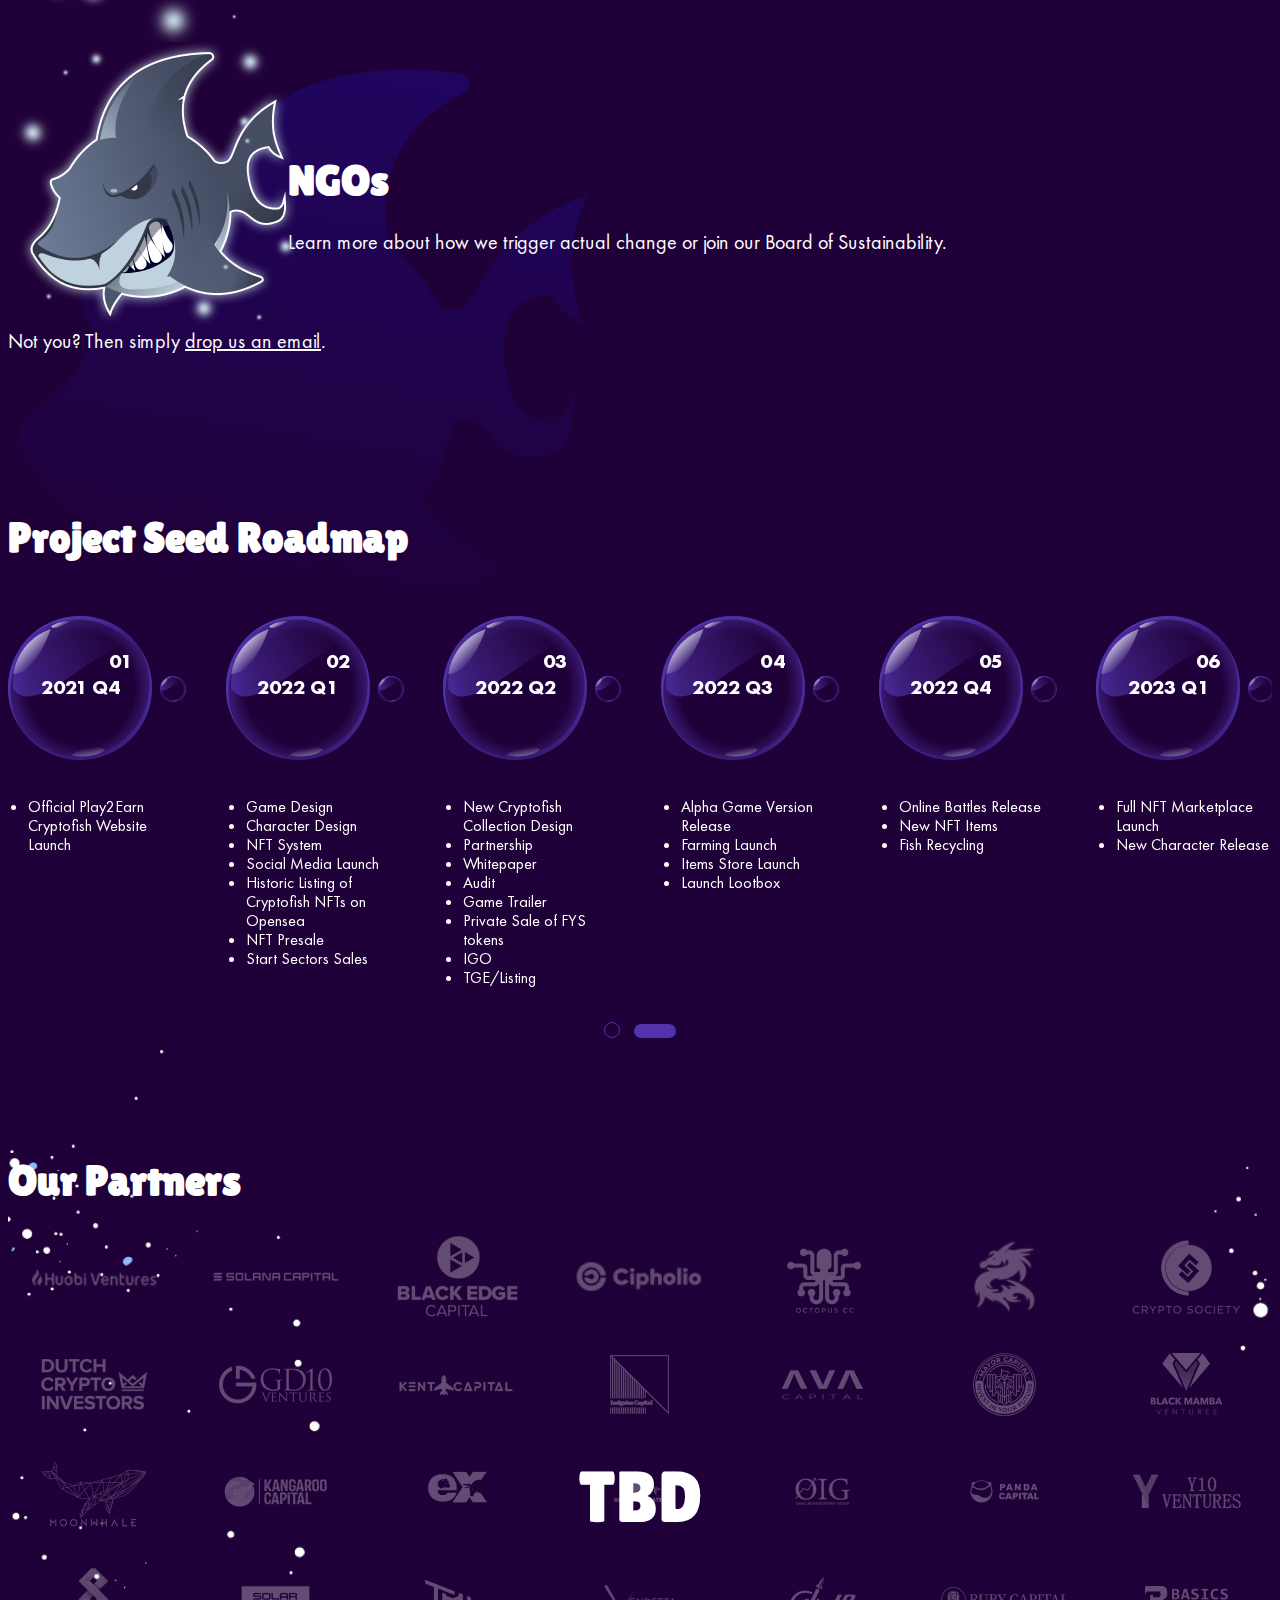
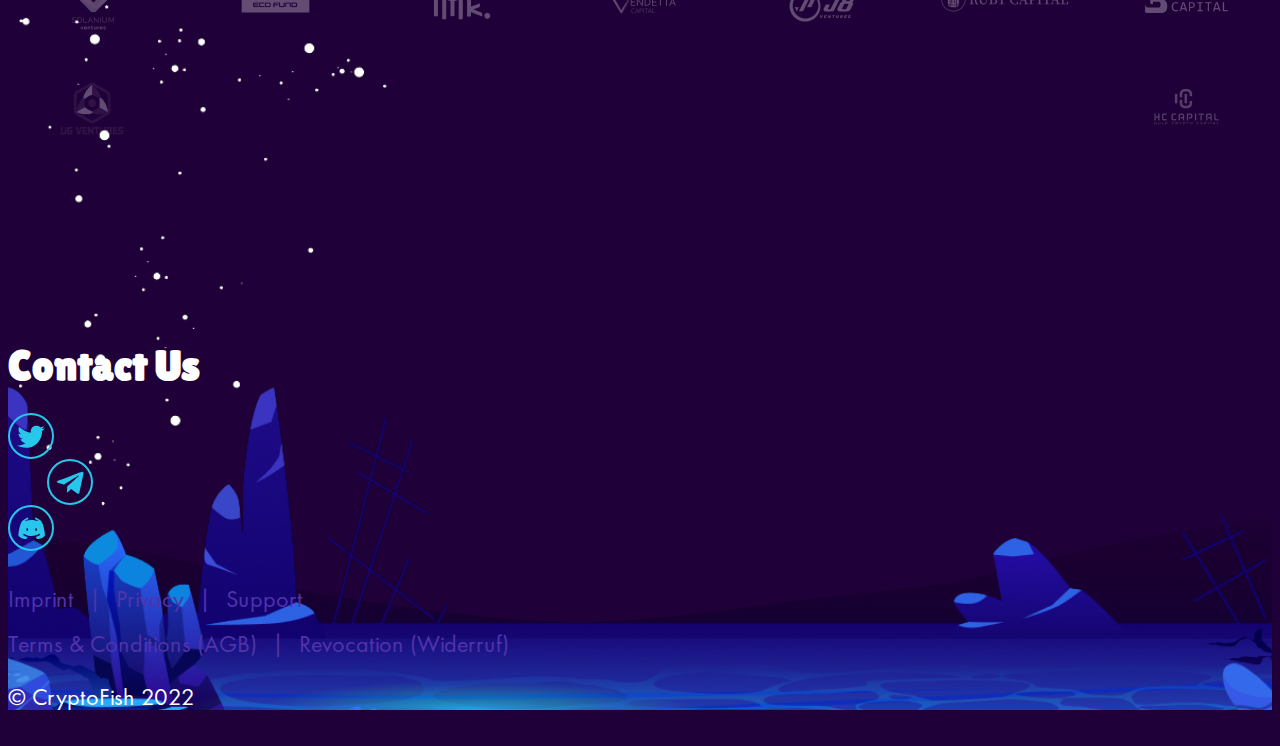
==== commit fb125a53: "added footer icons and mobile menu" ====
--- a/index.html
+++ b/index.html
@@ -17,7 +17,18 @@
 </head>
 
 <body>
-  <div class="head-string">Our NFT PreSale is over. See the final result!</div>
+  <div class="head-string">
+    <div class="container">
+      <div class="row align-items-center">
+        <div class="col-lg-12 col-md-10 col-7">
+          <p class="head-string__text">Our NFT PreSale is over. See the final result!</p>
+        </div>
+        <div class="col-lg-0 col-md-2 col-5">
+          <img src="img/burger.svg" alt="burger" class="head-string__burger">
+        </div>
+      </div>
+    </div>
+  </div>
   <main>
     <header class="header">
       <div class="container">
@@ -443,6 +454,33 @@
           <div class="col-12 text-center">
             <h2>Contact Us</h2>
           </div>
+          <div class="col-12">
+            <div class="contacts__socials d-flex justify-content-center">
+              <a href="#" class="contacts__socials_item">
+                <svg width="28" height="23" viewBox="0 0 28 23" fill="none" xmlns="http://www.w3.org/2000/svg">
+                  <path fill-rule="evenodd" clip-rule="evenodd"
+                    d="M27.7444 3.3127C27.5618 3.32762 27.2115 3.48542 27.0264 3.55687C26.5396 3.74574 25.1654 4.10236 24.6949 4.11292C25.2664 3.61775 25.3736 3.7184 26.094 2.84053C26.7553 2.03472 26.7304 1.73464 27.0488 1.07235C26.7198 1.14877 26.5247 1.34572 26.2293 1.4824C25.9407 1.61536 25.6621 1.73216 25.368 1.85082C24.7877 2.0838 24.1003 2.25838 23.464 2.40625C22.981 1.68742 21.527 0.964249 20.5179 0.756119C18.5934 0.359739 17.0957 0.885346 15.6598 2.04031C15.15 2.45036 14.6626 3.09463 14.3678 3.6861C14.0431 4.33658 13.6212 5.6624 13.7483 6.49057C13.7957 6.79687 13.787 7.31999 13.8867 7.52688C13.1014 7.34422 12.1105 7.4691 10.2015 6.88012C9.63312 6.70492 9.11458 6.54773 8.57486 6.31475C8.04386 6.08612 7.57831 5.85997 7.09093 5.60711C5.87188 4.97464 4.64037 4.02159 3.62636 3.08718C3.51543 2.98529 3.44189 2.90141 3.33282 2.79331C3.09287 2.55722 2.47587 1.79304 2.27643 1.65947C2.14867 2.20682 1.04617 3.66622 1.73422 5.98733C2.3855 8.18482 3.77469 8.88811 3.93549 9.12668C3.14959 9.12668 2.14742 8.78808 1.47433 8.43333C1.47433 10.5339 2.55377 12.2822 4.10563 13.2769C4.49391 13.526 4.94763 13.7223 5.38638 13.8665L5.82514 14.0162C5.83324 14.0199 5.85007 14.0261 5.86129 14.0336C5.60452 14.0547 5.2287 14.1641 4.68462 14.1939C4.14988 14.2231 3.87254 14.1218 3.45373 14.087C3.8526 15.7937 5.73789 17.5041 7.56771 17.88C7.82386 17.9321 8.29939 18.0278 8.58982 18.034C8.21837 18.587 5.9741 19.6239 5.12338 19.8588C3.87067 20.2042 3.04987 20.3806 1.6881 20.3806C1.18078 20.3806 0.877268 20.3272 0.404232 20.3272L0.599305 20.4527C2.02215 21.256 2.33003 21.4859 4.10252 22.0805C7.00181 23.0528 10.7799 23.0764 13.6929 22.2134C14.3853 22.0084 15.0733 21.7692 15.6885 21.4828C16.0219 21.3275 16.3261 21.2125 16.6265 21.0311C18.5149 19.8904 18.8639 19.6991 20.5086 18.0738C22.7971 15.8129 24.569 11.8622 24.8999 8.7974C24.9965 7.90462 25.0165 7.13733 25.0165 6.14017C25.4091 5.93328 26.1938 5.20638 26.5284 4.87399C26.678 4.72551 26.7142 4.64225 26.8481 4.49936C27.0382 4.29682 27.6833 3.54258 27.745 3.31333L27.7444 3.3127Z"
+                    fill="#27C7EC" />
+                  <path fill-rule="evenodd" clip-rule="evenodd"
+                    d="M27.7442 3.31342H27.7985L27.7537 3.25049L27.7442 3.31342Z" fill="#33EFB0" />
+                </svg>
+              </a>
+              <a href="#" class="contacts__socials_item">
+                <svg width="28" height="23" viewBox="0 0 28 23" fill="none" xmlns="http://www.w3.org/2000/svg">
+                  <path fill-rule="evenodd" clip-rule="evenodd"
+                    d="M0.865116 10.8498C0.865116 11.5382 1.6293 11.6637 2.31607 11.8954C2.89881 12.0919 3.53233 12.2817 4.13798 12.4671L6.88446 13.3106C8.13972 13.7198 7.64678 13.7247 8.76086 13.0671C9.09341 12.8712 9.35907 12.6939 9.69224 12.4906L11.5154 11.3485C12.6821 10.5834 13.985 9.83748 15.1703 9.07363C15.4744 8.87773 15.7754 8.70592 16.0658 8.51311C16.3717 8.30978 16.6733 8.13613 16.9922 7.93095C17.6047 7.53605 18.1967 7.17575 18.8141 6.78827L20.6435 5.653C20.9321 5.48058 22.8326 4.10182 22.8326 4.82426C22.8326 4.96579 22.5323 5.2136 22.4288 5.30445L19.8781 7.59043C19.7666 7.68869 19.7301 7.69364 19.6173 7.79808L18.9157 8.44883C18.8036 8.55266 18.7665 8.55884 18.655 8.65648L13.0054 13.7204C12.923 13.7964 12.8809 13.8508 12.7991 13.9299C12.684 14.0411 12.6548 14.043 12.5403 14.1388L11.5798 14.9984C11.376 15.1578 11.2763 15.2326 11.2726 15.575L10.859 21.4478C11.5259 21.4478 11.7811 21.1753 12.2251 20.7854C12.6747 20.3904 12.8121 20.1519 13.3943 19.6668C13.4865 19.5895 13.5454 19.5209 13.6308 19.435C13.7993 19.2663 13.9306 19.1365 14.099 18.9672L15.075 18.0711L19.8644 21.5517C20.0948 21.7247 20.3153 21.8749 20.5562 22.056L21.2194 22.5368C21.4343 22.6709 21.7879 22.7969 22.1235 22.8309C22.8041 22.9008 23.2079 22.255 23.372 21.7272L24.2068 17.8325C25.0682 13.9688 25.8541 10.008 26.7136 6.15173C26.8059 5.73767 27.5162 2.54261 27.5162 2.17366C27.5162 1.41105 27.3583 0.707146 26.4102 0.626806C26.0157 0.593434 24.9902 1.0316 24.6006 1.1861C24.0241 1.41476 23.4649 1.61375 22.8679 1.84674C22.2771 2.07663 21.739 2.28984 21.1432 2.51541C19.0098 3.32499 16.3463 4.29587 14.2489 5.14253L5.62919 8.43771C5.03469 8.67749 4.48849 8.86042 3.89646 9.09835C3.09017 9.42218 0.862638 10.0389 0.862638 10.8504L0.865116 10.8498Z"
+                    fill="#27C7EC" />
+                </svg>
+              </a>
+              <a href="#" class="contacts__socials_item">
+                <svg width="27" height="23" viewBox="0 0 27 23" fill="none" xmlns="http://www.w3.org/2000/svg">
+                  <path fill-rule="evenodd" clip-rule="evenodd"
+                    d="M17.3 11.2562H18.8098V13.7976H17.3V11.2562ZM0.327339 18.3413V18.124C0.334784 18.0446 0.348185 17.9497 0.364563 17.8281L0.603541 15.6286C0.928134 13.1813 1.31601 10.915 2.09101 8.60499L2.75211 6.82592C3.09457 5.97161 3.475 5.14178 3.92094 4.36015C4.31031 3.67789 5.89009 2.5833 6.60405 2.15763C7.06414 1.88325 7.72672 1.49466 8.19574 1.30555C8.55607 1.1602 9.58345 0.65073 9.90656 0.624033L10.427 2.07606L9.36309 2.52027C8.64243 2.81913 7.20559 3.58741 6.55491 4.07983C6.44845 4.15992 6.52811 4.09985 6.4693 4.15028C6.70306 4.131 7.03882 3.99751 7.2979 3.93818C10.7635 3.14765 13.7324 2.81171 17.3662 3.40869C17.973 3.50806 18.5418 3.61559 19.0823 3.72164L20.735 4.09762C20.5541 3.85216 19.2743 3.16248 18.8954 2.97412L16.8823 2.07532L17.4027 0.623291C17.7065 0.648505 18.8358 1.16687 19.156 1.31445C20.3315 1.85729 22.8717 3.4124 23.4077 4.39203C23.7129 4.94971 23.9594 5.4347 24.2229 6.01759C25.5764 9.01434 26.3097 12.3908 26.7132 15.6723L26.9455 17.8785C27.0162 18.4095 26.9939 18.4599 26.7072 18.8107C26.396 19.1919 25.8719 19.7288 25.49 20.0358C23.6675 21.5004 21.6142 22.0937 19.0696 22.0937C18.9483 21.9128 18.8254 21.7563 18.7048 21.5753L17.9871 20.5267C17.8695 20.3517 17.6834 20.2004 17.664 19.9668C17.9343 19.9446 18.675 19.6858 18.9438 19.5819C19.899 19.2141 20.301 19.045 21.1884 18.5504C21.5525 18.3479 21.8666 18.1618 22.1935 17.9438C22.0058 17.59 21.4706 16.9145 21.4125 16.6994C21.2137 16.7157 21.1259 16.824 20.9606 16.9234C20.0136 17.4922 19.0324 17.9468 17.97 18.3005C14.0727 19.599 10.2096 19.0258 6.71274 17.1317C6.44175 16.9849 6.11269 16.7172 5.89754 16.6987C5.84989 16.8752 5.61687 17.1703 5.50222 17.3416C5.35704 17.5582 5.23346 17.7235 5.11732 17.943C6.04196 18.56 8.59032 19.8778 9.64674 19.9653C9.62738 20.1989 9.44051 20.3502 9.32363 20.5252L8.60595 21.5738C8.48535 21.7548 8.36251 21.9113 8.24116 22.0922C5.71439 22.0922 4.32222 21.625 2.47814 20.5201C1.8699 20.1559 0.988437 19.315 0.557383 18.7514C0.41221 18.5623 0.34744 18.4614 0.327339 18.3376L0.327339 18.3413ZM8.50173 11.2562H10.0115V13.7976H8.50173V11.2562V11.2562ZM20.7365 4.09911L20.8482 4.12729L20.7365 4.09911Z"
+                    fill="#27C7EC" />
+                </svg>
+              </a>
+            </div>
+          </div>
           <div class="col-12 m-auto">
             <div class="contacts__links d-flex justify-content-center">
               <a href="#">Imprint</a>
@@ -464,7 +502,7 @@
       </div>
     </section>
   </div>
-  <div class="cookies active">
+  <!-- <div class="cookies active">
     <div class="container">
       <div class="row align-items-center">
         <div class="col-lg-8">
@@ -479,8 +517,79 @@
         </div>
       </div>
     </div>
-  </div>
-
+  </div> -->
+
+
+  <!-- Мобильное меню -->
+
+  <nav class="mobile-menu">
+    <div class="mobile-menu__wrapper">
+      <img src="img/close.svg" alt="close" class="mobile-menu__close">
+      <div class="mobile-menu__list">
+        <div class="mobile-menu__item">
+          <a href="#">Whitepaper</a>
+        </div>
+        <div class="mobile-menu__item">
+          <div class="comming-soon">Coming Soon</div>
+          <a href="#">Game</a>
+        </div>
+        <div class="mobile-menu__item">
+          <a href="#">Team</a>
+        </div>
+        <div class="mobile-menu__item">
+          <a href="#">Road Map</a>
+        </div>
+        <div class="mobile-menu__item">
+          <div class="comming-soon">Coming Soon</div>
+          <a href="#">Marketplace</a>
+        </div>
+        <div class="mobile-menu__item">
+          <div class="comming-soon">Coming Soon</div>
+          <a href="#">Impact</a>
+        </div>
+      </div>
+      <div class="mobile-menu__footer">
+        <div class="contacts__socials mobile-menu__socials d-flex justify-content-center">
+          <a href="#" class="contacts__socials_item mobile-menu__socials_item">
+            <svg width="28" height="23" viewBox="0 0 28 23" fill="none" xmlns="http://www.w3.org/2000/svg">
+              <path fill-rule="evenodd" clip-rule="evenodd"
+                d="M27.7444 3.3127C27.5618 3.32762 27.2115 3.48542 27.0264 3.55687C26.5396 3.74574 25.1654 4.10236 24.6949 4.11292C25.2664 3.61775 25.3736 3.7184 26.094 2.84053C26.7553 2.03472 26.7304 1.73464 27.0488 1.07235C26.7198 1.14877 26.5247 1.34572 26.2293 1.4824C25.9407 1.61536 25.6621 1.73216 25.368 1.85082C24.7877 2.0838 24.1003 2.25838 23.464 2.40625C22.981 1.68742 21.527 0.964249 20.5179 0.756119C18.5934 0.359739 17.0957 0.885346 15.6598 2.04031C15.15 2.45036 14.6626 3.09463 14.3678 3.6861C14.0431 4.33658 13.6212 5.6624 13.7483 6.49057C13.7957 6.79687 13.787 7.31999 13.8867 7.52688C13.1014 7.34422 12.1105 7.4691 10.2015 6.88012C9.63312 6.70492 9.11458 6.54773 8.57486 6.31475C8.04386 6.08612 7.57831 5.85997 7.09093 5.60711C5.87188 4.97464 4.64037 4.02159 3.62636 3.08718C3.51543 2.98529 3.44189 2.90141 3.33282 2.79331C3.09287 2.55722 2.47587 1.79304 2.27643 1.65947C2.14867 2.20682 1.04617 3.66622 1.73422 5.98733C2.3855 8.18482 3.77469 8.88811 3.93549 9.12668C3.14959 9.12668 2.14742 8.78808 1.47433 8.43333C1.47433 10.5339 2.55377 12.2822 4.10563 13.2769C4.49391 13.526 4.94763 13.7223 5.38638 13.8665L5.82514 14.0162C5.83324 14.0199 5.85007 14.0261 5.86129 14.0336C5.60452 14.0547 5.2287 14.1641 4.68462 14.1939C4.14988 14.2231 3.87254 14.1218 3.45373 14.087C3.8526 15.7937 5.73789 17.5041 7.56771 17.88C7.82386 17.9321 8.29939 18.0278 8.58982 18.034C8.21837 18.587 5.9741 19.6239 5.12338 19.8588C3.87067 20.2042 3.04987 20.3806 1.6881 20.3806C1.18078 20.3806 0.877268 20.3272 0.404232 20.3272L0.599305 20.4527C2.02215 21.256 2.33003 21.4859 4.10252 22.0805C7.00181 23.0528 10.7799 23.0764 13.6929 22.2134C14.3853 22.0084 15.0733 21.7692 15.6885 21.4828C16.0219 21.3275 16.3261 21.2125 16.6265 21.0311C18.5149 19.8904 18.8639 19.6991 20.5086 18.0738C22.7971 15.8129 24.569 11.8622 24.8999 8.7974C24.9965 7.90462 25.0165 7.13733 25.0165 6.14017C25.4091 5.93328 26.1938 5.20638 26.5284 4.87399C26.678 4.72551 26.7142 4.64225 26.8481 4.49936C27.0382 4.29682 27.6833 3.54258 27.745 3.31333L27.7444 3.3127Z"
+                fill="#27C7EC" />
+              <path fill-rule="evenodd" clip-rule="evenodd"
+                d="M27.7442 3.31342H27.7985L27.7537 3.25049L27.7442 3.31342Z" fill="#33EFB0" />
+            </svg>
+          </a>
+          <a href="#" class="contacts__socials_item mobile-menu__socials_item">
+            <svg width="28" height="23" viewBox="0 0 28 23" fill="none" xmlns="http://www.w3.org/2000/svg">
+              <path fill-rule="evenodd" clip-rule="evenodd"
+                d="M0.865116 10.8498C0.865116 11.5382 1.6293 11.6637 2.31607 11.8954C2.89881 12.0919 3.53233 12.2817 4.13798 12.4671L6.88446 13.3106C8.13972 13.7198 7.64678 13.7247 8.76086 13.0671C9.09341 12.8712 9.35907 12.6939 9.69224 12.4906L11.5154 11.3485C12.6821 10.5834 13.985 9.83748 15.1703 9.07363C15.4744 8.87773 15.7754 8.70592 16.0658 8.51311C16.3717 8.30978 16.6733 8.13613 16.9922 7.93095C17.6047 7.53605 18.1967 7.17575 18.8141 6.78827L20.6435 5.653C20.9321 5.48058 22.8326 4.10182 22.8326 4.82426C22.8326 4.96579 22.5323 5.2136 22.4288 5.30445L19.8781 7.59043C19.7666 7.68869 19.7301 7.69364 19.6173 7.79808L18.9157 8.44883C18.8036 8.55266 18.7665 8.55884 18.655 8.65648L13.0054 13.7204C12.923 13.7964 12.8809 13.8508 12.7991 13.9299C12.684 14.0411 12.6548 14.043 12.5403 14.1388L11.5798 14.9984C11.376 15.1578 11.2763 15.2326 11.2726 15.575L10.859 21.4478C11.5259 21.4478 11.7811 21.1753 12.2251 20.7854C12.6747 20.3904 12.8121 20.1519 13.3943 19.6668C13.4865 19.5895 13.5454 19.5209 13.6308 19.435C13.7993 19.2663 13.9306 19.1365 14.099 18.9672L15.075 18.0711L19.8644 21.5517C20.0948 21.7247 20.3153 21.8749 20.5562 22.056L21.2194 22.5368C21.4343 22.6709 21.7879 22.7969 22.1235 22.8309C22.8041 22.9008 23.2079 22.255 23.372 21.7272L24.2068 17.8325C25.0682 13.9688 25.8541 10.008 26.7136 6.15173C26.8059 5.73767 27.5162 2.54261 27.5162 2.17366C27.5162 1.41105 27.3583 0.707146 26.4102 0.626806C26.0157 0.593434 24.9902 1.0316 24.6006 1.1861C24.0241 1.41476 23.4649 1.61375 22.8679 1.84674C22.2771 2.07663 21.739 2.28984 21.1432 2.51541C19.0098 3.32499 16.3463 4.29587 14.2489 5.14253L5.62919 8.43771C5.03469 8.67749 4.48849 8.86042 3.89646 9.09835C3.09017 9.42218 0.862638 10.0389 0.862638 10.8504L0.865116 10.8498Z"
+                fill="#27C7EC" />
+            </svg>
+          </a>
+          <a href="#" class="contacts__socials_item mobile-menu__socials_item">
+            <svg width="27" height="23" viewBox="0 0 27 23" fill="none" xmlns="http://www.w3.org/2000/svg">
+              <path fill-rule="evenodd" clip-rule="evenodd"
+                d="M17.3 11.2562H18.8098V13.7976H17.3V11.2562ZM0.327339 18.3413V18.124C0.334784 18.0446 0.348185 17.9497 0.364563 17.8281L0.603541 15.6286C0.928134 13.1813 1.31601 10.915 2.09101 8.60499L2.75211 6.82592C3.09457 5.97161 3.475 5.14178 3.92094 4.36015C4.31031 3.67789 5.89009 2.5833 6.60405 2.15763C7.06414 1.88325 7.72672 1.49466 8.19574 1.30555C8.55607 1.1602 9.58345 0.65073 9.90656 0.624033L10.427 2.07606L9.36309 2.52027C8.64243 2.81913 7.20559 3.58741 6.55491 4.07983C6.44845 4.15992 6.52811 4.09985 6.4693 4.15028C6.70306 4.131 7.03882 3.99751 7.2979 3.93818C10.7635 3.14765 13.7324 2.81171 17.3662 3.40869C17.973 3.50806 18.5418 3.61559 19.0823 3.72164L20.735 4.09762C20.5541 3.85216 19.2743 3.16248 18.8954 2.97412L16.8823 2.07532L17.4027 0.623291C17.7065 0.648505 18.8358 1.16687 19.156 1.31445C20.3315 1.85729 22.8717 3.4124 23.4077 4.39203C23.7129 4.94971 23.9594 5.4347 24.2229 6.01759C25.5764 9.01434 26.3097 12.3908 26.7132 15.6723L26.9455 17.8785C27.0162 18.4095 26.9939 18.4599 26.7072 18.8107C26.396 19.1919 25.8719 19.7288 25.49 20.0358C23.6675 21.5004 21.6142 22.0937 19.0696 22.0937C18.9483 21.9128 18.8254 21.7563 18.7048 21.5753L17.9871 20.5267C17.8695 20.3517 17.6834 20.2004 17.664 19.9668C17.9343 19.9446 18.675 19.6858 18.9438 19.5819C19.899 19.2141 20.301 19.045 21.1884 18.5504C21.5525 18.3479 21.8666 18.1618 22.1935 17.9438C22.0058 17.59 21.4706 16.9145 21.4125 16.6994C21.2137 16.7157 21.1259 16.824 20.9606 16.9234C20.0136 17.4922 19.0324 17.9468 17.97 18.3005C14.0727 19.599 10.2096 19.0258 6.71274 17.1317C6.44175 16.9849 6.11269 16.7172 5.89754 16.6987C5.84989 16.8752 5.61687 17.1703 5.50222 17.3416C5.35704 17.5582 5.23346 17.7235 5.11732 17.943C6.04196 18.56 8.59032 19.8778 9.64674 19.9653C9.62738 20.1989 9.44051 20.3502 9.32363 20.5252L8.60595 21.5738C8.48535 21.7548 8.36251 21.9113 8.24116 22.0922C5.71439 22.0922 4.32222 21.625 2.47814 20.5201C1.8699 20.1559 0.988437 19.315 0.557383 18.7514C0.41221 18.5623 0.34744 18.4614 0.327339 18.3376L0.327339 18.3413ZM8.50173 11.2562H10.0115V13.7976H8.50173V11.2562V11.2562ZM20.7365 4.09911L20.8482 4.12729L20.7365 4.09911Z"
+                fill="#27C7EC" />
+            </svg>
+          </a>
+        </div>
+        <div class="contacts__links d-flex justify-content-center">
+          <a href="#">Imprint</a>
+          <span>|</span>
+          <a href="#">Privacy</a>
+          <span>|</span>
+          <a href="#">Support</a>
+        </div>
+        <div class="contacts__links d-flex justify-content-center">
+          <a href="#">Terms & Conditions (AGB)</a>
+          <span>|</span>
+          <a href="#">Revocation (Widerruf)</a>
+        </div>
+        <div class="mobile-menu__credits">© CryptoFish 2022</div>
+      </div>
+    </div>
+  </nav>
 
 
 
--- a/css/styles.css
+++ b/css/styles.css
@@ -28,7 +28,7 @@
   font-weight: 400;
 }
 
-.header__btn, .main-offer__btn, .about__btns a, .world .learning__btn, .world__btn, .cookies__btn, h1, h2, .head-string, .world__item_title, .partners__items .second-title {
+.header__btn, .main-offer__btn, .about__btns a, .world .learning__btn, .world__btn, .cookies__btn, h1, h2, .head-string__text, .world__item_title, .partners__items .second-title, .mobile-menu__item .comming-soon {
   font-family: 'Lilita One', cursive;
 }
 
@@ -102,10 +102,19 @@
 
 .head-string {
   padding: 12px 0;
-  text-align: center;
   background: #5133AB;
   -webkit-box-shadow: inset 0px -2px 0px rgba(0, 0, 0, 0.25), inset 0px 2px 0px #6C4CCE;
           box-shadow: inset 0px -2px 0px rgba(0, 0, 0, 0.25), inset 0px 2px 0px #6C4CCE;
+}
+
+.head-string__text {
+  padding: 0;
+  margin: 0;
+  text-align: center;
+}
+
+.head-string__burger {
+  display: none;
 }
 
 main {
@@ -448,8 +457,40 @@
   margin-top: 180px;
 }
 
-.contacts h2 {
-  margin-bottom: 66px;
+.contacts__socials {
+  margin: 24px 0 32px 0;
+}
+
+.contacts__socials_item {
+  width: 42px;
+  height: 42px;
+  border-radius: 50%;
+  border: 2px solid #27C7EC;
+  display: -webkit-box;
+  display: -ms-flexbox;
+  display: flex;
+  -webkit-box-pack: center;
+      -ms-flex-pack: center;
+          justify-content: center;
+  -webkit-box-align: center;
+      -ms-flex-align: center;
+          align-items: center;
+}
+
+.contacts__socials_item:hover {
+  -webkit-transition: all .3s ease;
+  transition: all .3s ease;
+  background: #27C7EC;
+}
+
+.contacts__socials_item:hover svg path {
+  -webkit-transition: all .3s ease;
+  transition: all .3s ease;
+  fill: #fff !important;
+}
+
+.contacts__socials_item:nth-child(2n) {
+  margin: 0 39px;
 }
 
 .contacts__links {
@@ -514,6 +555,107 @@
   border-radius: 3px;
 }
 
+.mobile-menu {
+  display: none;
+  width: 100%;
+  height: 100%;
+  position: fixed;
+  top: 0;
+  right: -100%;
+  -webkit-transition: all .3s ease;
+  transition: all .3s ease;
+  background: #341b48;
+  padding: 16px 24px;
+}
+
+.mobile-menu__wrapper {
+  position: relative;
+  height: 100%;
+}
+
+.mobile-menu.active {
+  right: 0;
+}
+
+.mobile-menu__close {
+  display: block;
+  margin-left: auto;
+  margin-bottom: 47px;
+}
+
+.mobile-menu__item {
+  display: -webkit-box;
+  display: -ms-flexbox;
+  display: flex;
+  -webkit-box-pack: end;
+      -ms-flex-pack: end;
+          justify-content: flex-end;
+  -webkit-box-align: center;
+      -ms-flex-align: center;
+          align-items: center;
+  margin-right: 27px;
+  margin-bottom: 17px;
+}
+
+.mobile-menu__item a {
+  display: block;
+  min-width: 95px;
+  text-align: right;
+  margin-left: 5px;
+  font-size: 18px;
+  line-height: 23px;
+  color: #FFFFFF;
+}
+
+.mobile-menu__item .comming-soon {
+  width: 84px;
+  height: 20px;
+  background: #5133AB;
+  border-radius: 2px;
+  color: #fff;
+  font-size: 14px;
+  display: -webkit-box;
+  display: -ms-flexbox;
+  display: flex;
+  -webkit-box-pack: center;
+      -ms-flex-pack: center;
+          justify-content: center;
+  -webkit-box-align: center;
+      -ms-flex-align: center;
+          align-items: center;
+}
+
+.mobile-menu__footer {
+  position: absolute;
+  bottom: 0;
+  left: 0;
+  right: 0;
+}
+
+.mobile-menu__footer .contacts__links {
+  margin-bottom: 6px;
+}
+
+.mobile-menu__socials {
+  margin: 0 0 27px 0;
+}
+
+.mobile-menu__socials_item {
+  border-color: #fff;
+}
+
+.mobile-menu__socials svg path {
+  fill: #fff;
+}
+
+.mobile-menu__credits {
+  font-size: 18px;
+  line-height: 23px;
+  text-align: center;
+  color: #FFFFFF;
+  margin-top: 30px;
+}
+
 @media (max-width: 1200px) {
   .things__item {
     display: -webkit-box;
@@ -548,6 +690,16 @@
 }
 
 @media (max-width: 991px) {
+  .head-string__text {
+    text-align: left;
+  }
+  .head-string__burger {
+    display: block;
+    margin-left: auto;
+  }
+  .mobile-menu {
+    display: block;
+  }
   .header {
     display: none;
   }
@@ -726,8 +878,8 @@
     margin-top: 0;
     padding-top: 98px;
   }
-  .contacts h2 {
-    margin-bottom: 60px;
+  .contacts__socials {
+    margin: 7px 0 12px 0;
   }
   .contacts__links {
     margin-bottom: 11px;
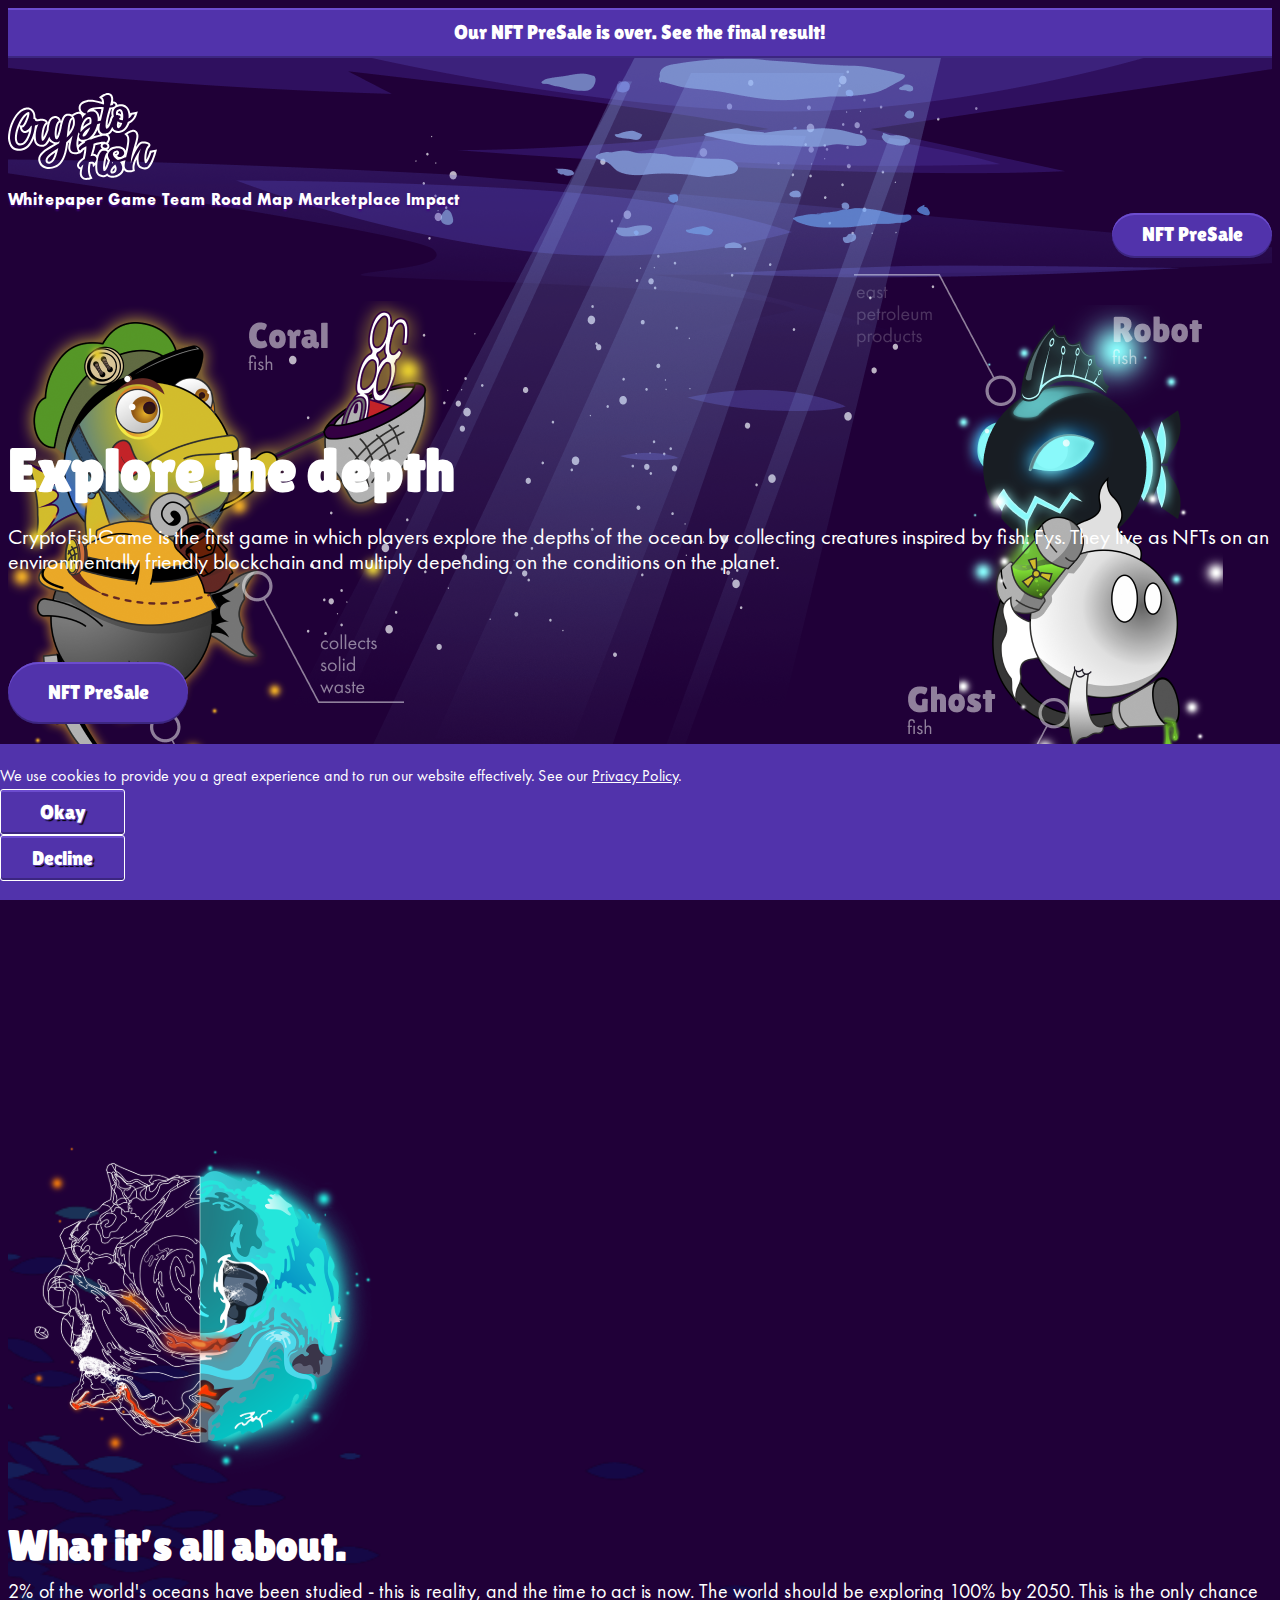
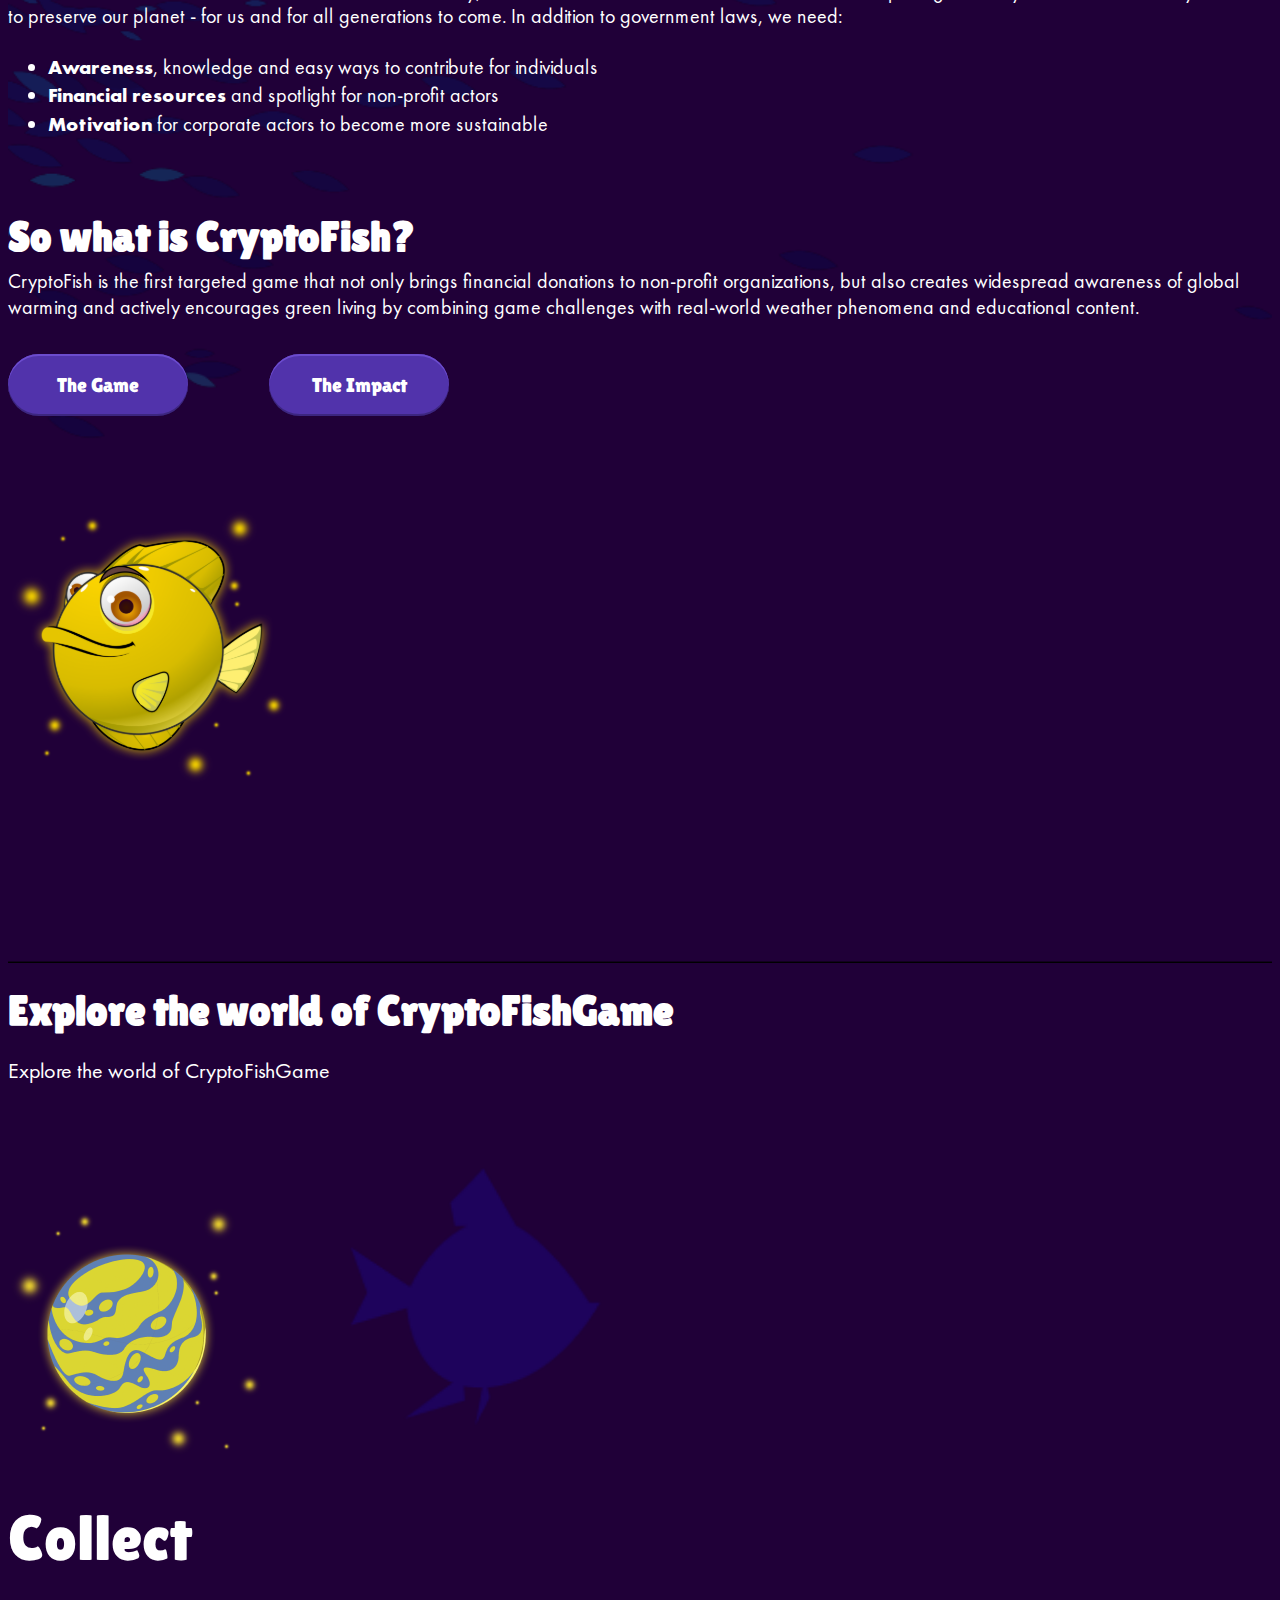
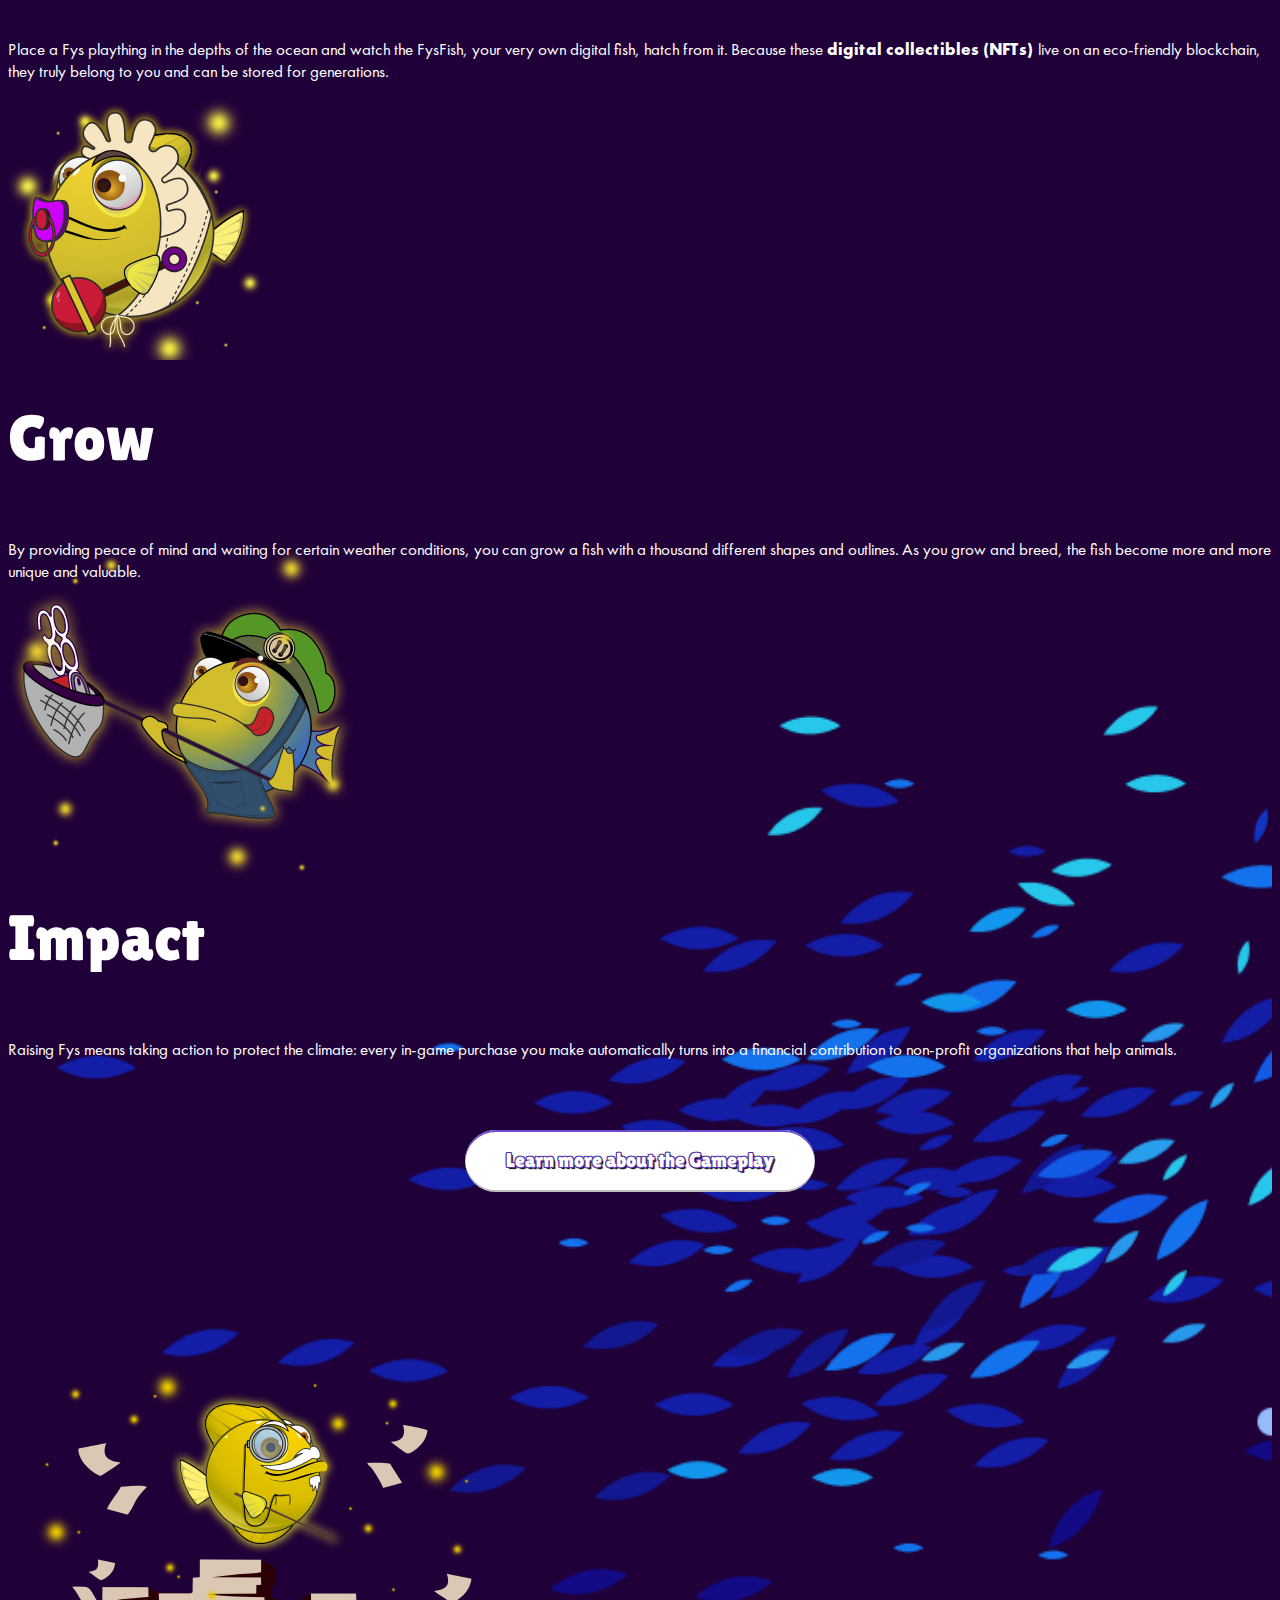
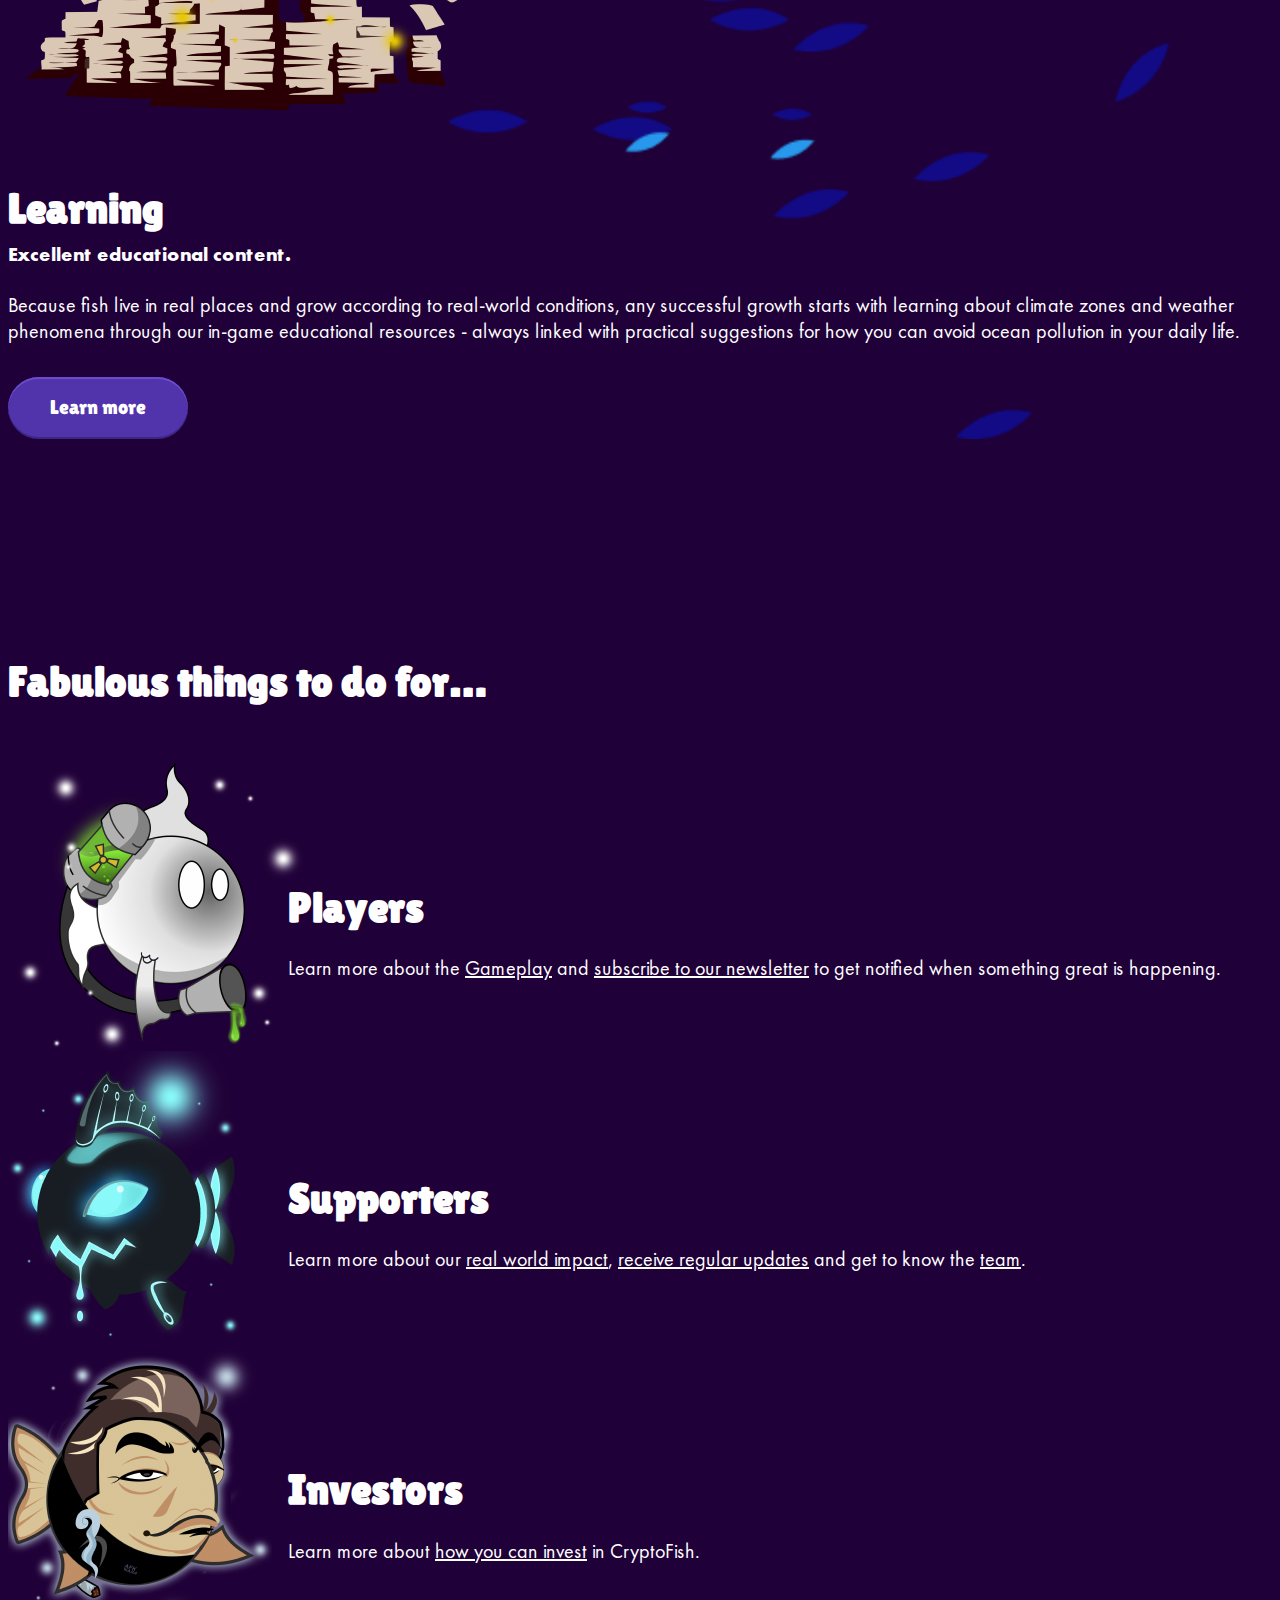
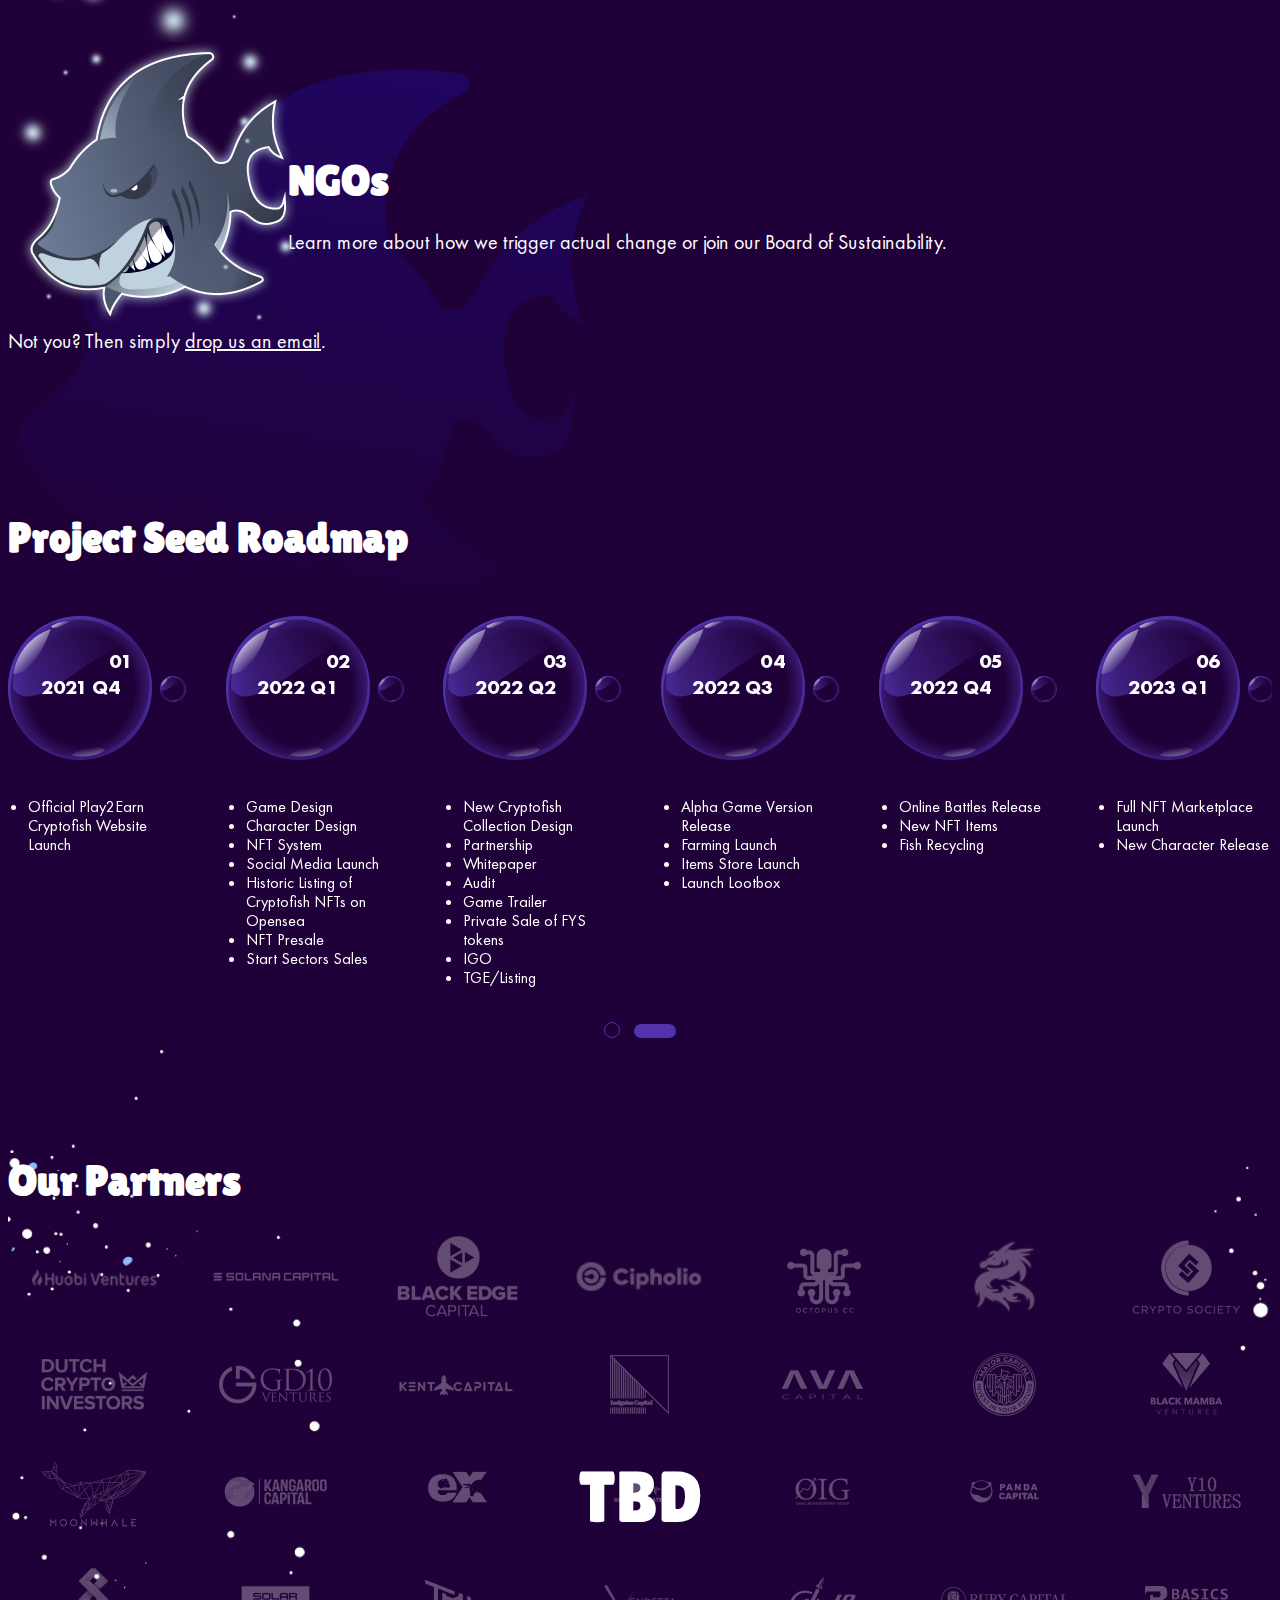
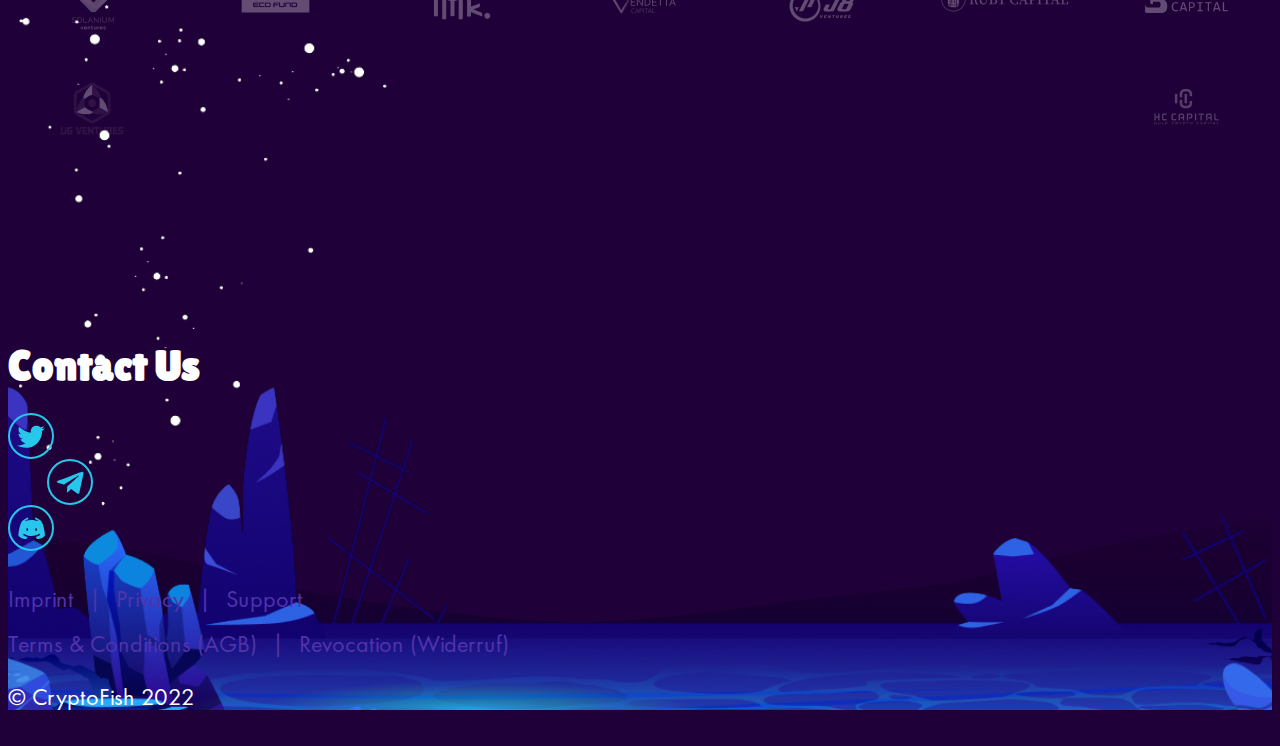
==== commit 9e059907: "fixed cookies" ====
--- a/index.html
+++ b/index.html
@@ -502,7 +502,7 @@
       </div>
     </section>
   </div>
-  <!-- <div class="cookies active">
+  <div class="cookies active">
     <div class="container">
       <div class="row align-items-center">
         <div class="col-lg-8">
@@ -517,7 +517,7 @@
         </div>
       </div>
     </div>
-  </div> -->
+  </div>
 
 
   <!-- Мобильное меню -->
--- a/css/styles.css
+++ b/css/styles.css
@@ -28,11 +28,11 @@
   font-weight: 400;
 }
 
-.header__btn, .main-offer__btn, .about__btns a, .world .learning__btn, .world__btn, .cookies__btn, h1, h2, .head-string__text, .world__item_title, .partners__items .second-title, .mobile-menu__item .comming-soon {
+.header__btn, .main-offer__btn, .about__btns a, .world .learning__btn, .comming-soon__form button, .comming-soon__home, .world__btn, .cookies__btn, h1, h2, .head-string__text, .world__item_title, .partners__items .second-title, .mobile-menu__item .comming-soon, .comming-soon__title {
   font-family: 'Lilita One', cursive;
 }
 
-.header__btn, .main-offer__btn, .about__btns a, .world .learning__btn {
+.header__btn, .main-offer__btn, .about__btns a, .world .learning__btn, .comming-soon__form button, .comming-soon__home {
   background: #5133AB;
   -webkit-box-shadow: inset 0px 2px 0px #6C4CCE, inset 0px -2px 0px rgba(0, 0, 0, 0.25);
           box-shadow: inset 0px 2px 0px #6C4CCE, inset 0px -2px 0px rgba(0, 0, 0, 0.25);
@@ -52,7 +52,7 @@
   transition: all .3s ease;
 }
 
-.header__btn:hover, .main-offer__btn:hover, .about__btns a:hover, .world .learning__btn:hover {
+.header__btn:hover, .main-offer__btn:hover, .about__btns a:hover, .world .learning__btn:hover, .comming-soon__form button:hover, .comming-soon__home:hover {
   color: #fff;
   background: #6849c5;
 }
@@ -897,3 +897,102 @@
     background: url(../img/down-bg-mobile.png) no-repeat center bottom;
   }
 }
+
+.comming-soon {
+  background: url(../img/bg-CS.png) no-repeat center top/cover;
+  padding: 45px 0 34px 0;
+  position: relative;
+  color: #fff;
+  height: 100vh;
+}
+
+.comming-soon__title {
+  margin: 53px 0 21px 0;
+  font-size: 72px;
+  line-height: 82px;
+}
+
+.comming-soon__text {
+  font-size: 18px !important;
+  line-height: 21px !important;
+}
+
+.comming-soon__form {
+  display: -webkit-box;
+  display: -ms-flexbox;
+  display: flex;
+  -webkit-box-align: center;
+      -ms-flex-align: center;
+          align-items: center;
+  -webkit-box-pack: center;
+      -ms-flex-pack: center;
+          justify-content: center;
+  margin: 67px 0 60px 0;
+}
+
+.comming-soon__form input {
+  width: 381px;
+  height: 53px;
+  background: #FFFFFF;
+  border: none;
+  border-radius: 3px;
+  padding: 0 20px;
+}
+
+.comming-soon__form input:focus {
+  outline: none;
+}
+
+.comming-soon__form button {
+  border: none;
+  width: 179px;
+  height: 53px;
+  margin-left: 12px;
+}
+
+.comming-soon__home {
+  width: 179px;
+  height: 53px;
+  margin: 0 auto;
+}
+
+.comming-soon__credits {
+  font-size: 24px;
+  line-height: 28px;
+  position: absolute;
+  bottom: 0;
+  left: 0;
+  right: 0;
+}
+
+@media (max-width: 767px) {
+  .comming-soon {
+    background: url(../img/bg-CS-mobile.png) no-repeat center top/cover;
+  }
+  .comming-soon__title {
+    font-size: 33px;
+    line-height: 38px;
+    margin: 62px 0 27px 0;
+  }
+  .comming-soon__text {
+    width: 280px;
+    margin: 0 auto;
+  }
+  .comming-soon__form {
+    margin: 29px 0 85px 0;
+    -webkit-box-orient: vertical;
+    -webkit-box-direction: normal;
+        -ms-flex-direction: column;
+            flex-direction: column;
+  }
+  .comming-soon__form input {
+    width: 100%;
+  }
+  .comming-soon__form button {
+    margin: 24px 0 0 0;
+  }
+  .comming-soon__credits {
+    font-size: 18px;
+    line-height: 21px;
+  }
+}
